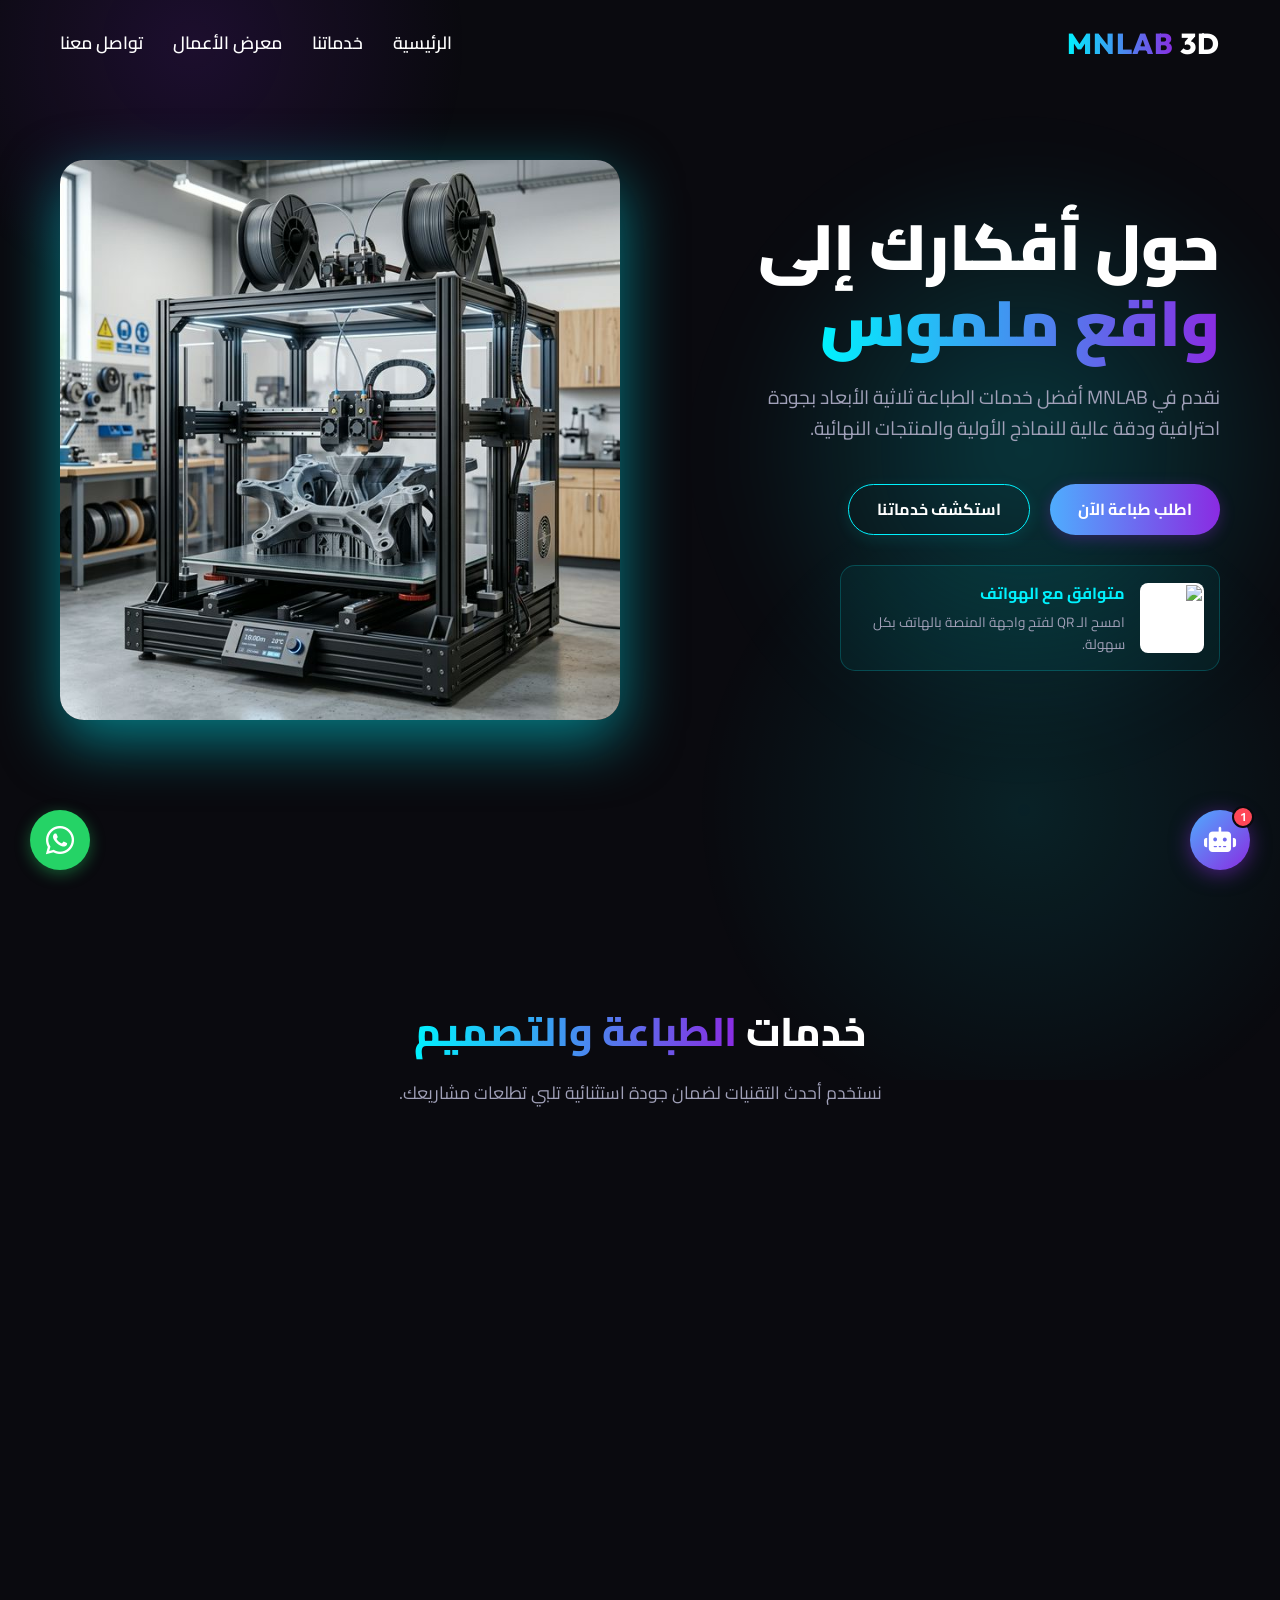
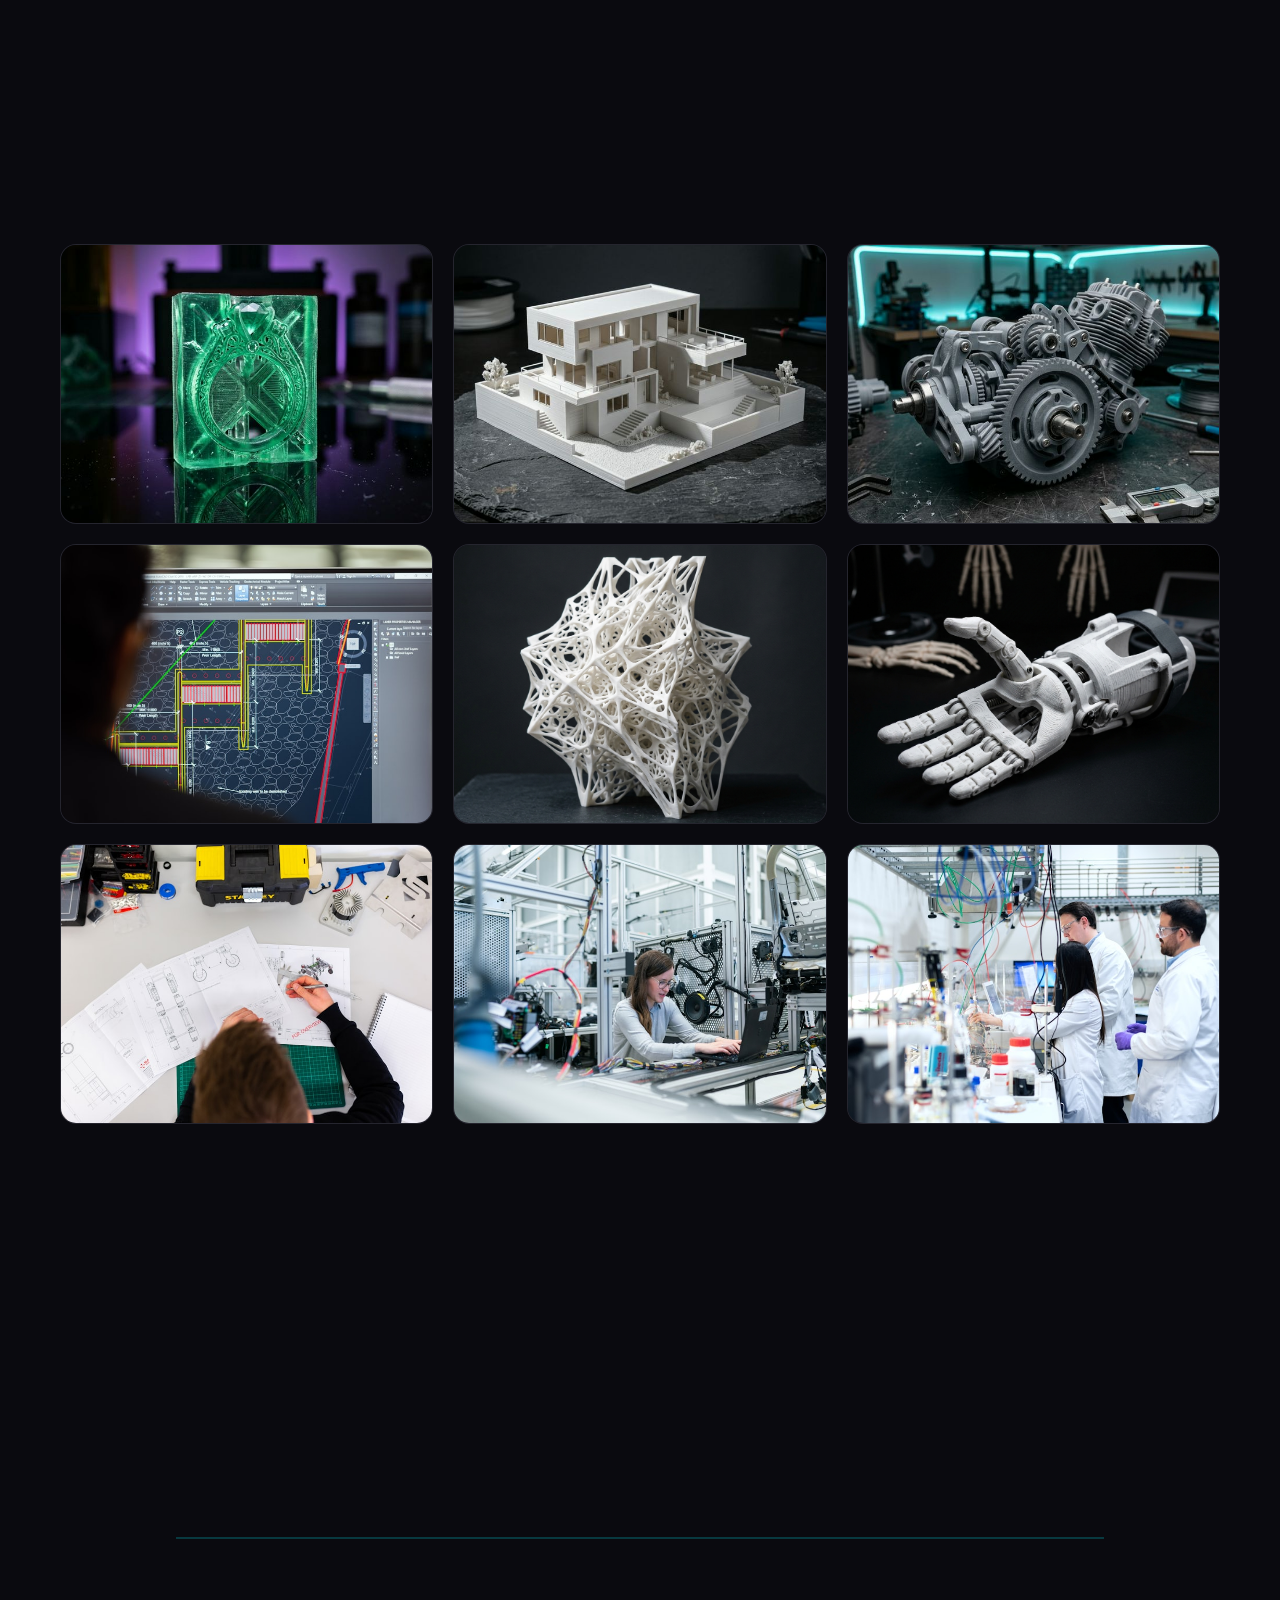
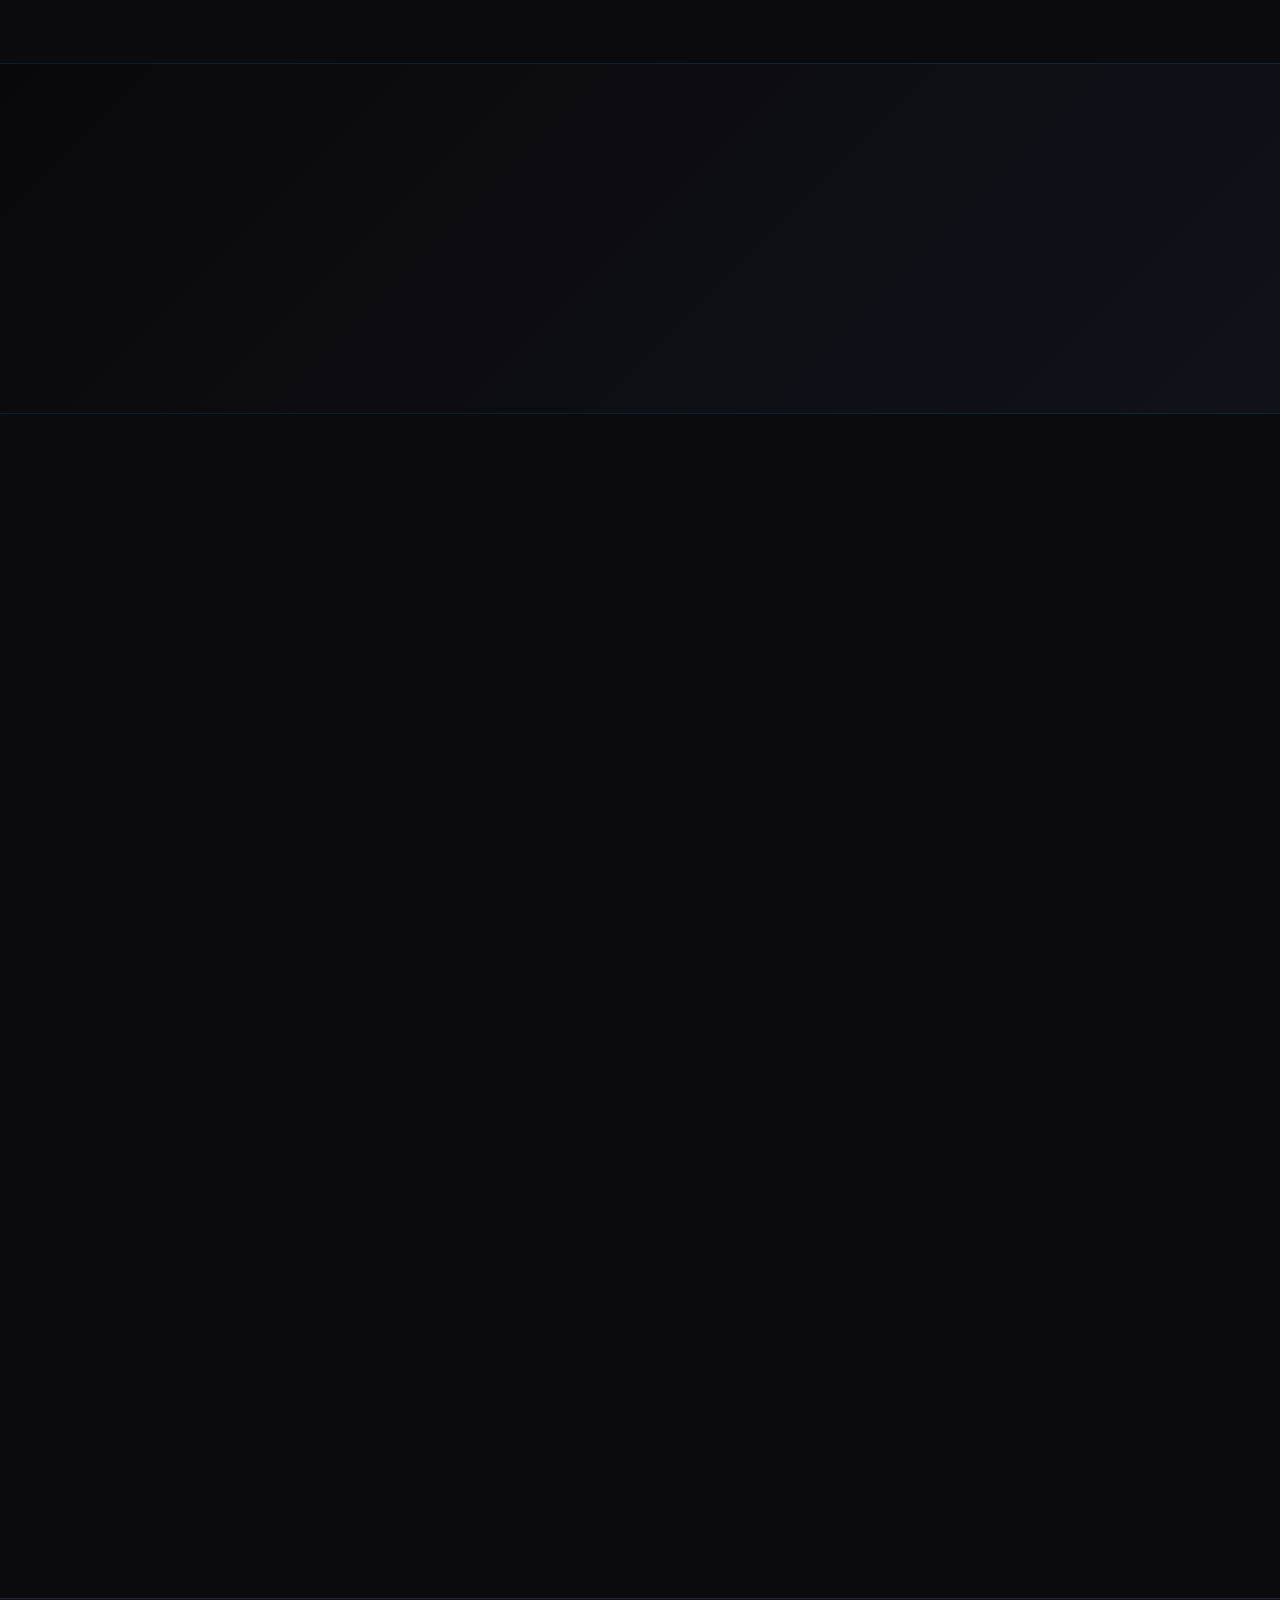
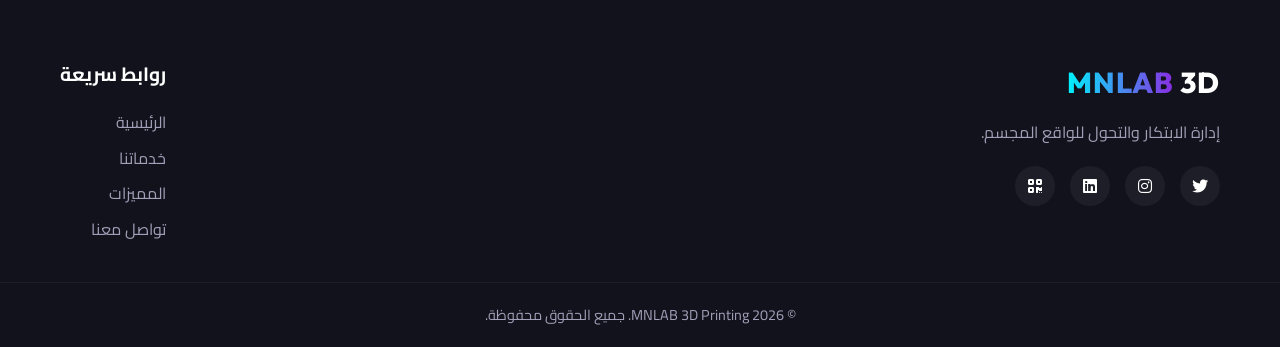
==== index.html @ e7827dba "MNLAB Final Security & Order Fixes: Hide admin, Rename admin page, Fix order file uploads, and updat" ====
<!DOCTYPE html>
<html lang="ar" dir="rtl">
<head>
    <meta charset="UTF-8">
    <meta name="viewport" content="width=device-width, initial-scale=1.0">
    <title>MNLAB | طباعة ثلاثية الأبعاد</title>
    <link rel="stylesheet" href="styles.css?v=2">
    <link href="https://fonts.googleapis.com/css2?family=Outfit:wght@300;400;600;800&family=Cairo:wght@400;700;900&display=swap" rel="stylesheet">
    <!-- FontAwesome for Icons -->
    <link rel="stylesheet" href="https://cdnjs.cloudflare.com/ajax/libs/font-awesome/6.4.0/css/all.min.css">
    <!-- Three.js for 3D Previews -->
    <script type="importmap">
        {
            "imports": {
                "three": "https://unpkg.com/three@0.162.0/build/three.module.js",
                "three/addons/": "https://unpkg.com/three@0.162.0/examples/jsm/"
            }
        }
    </script>
</head>
<body>
    <!-- Navbar -->
    <header class="navbar">
        <div class="container nav-container">
            <a href="#" class="logo">
                <span class="gradient-text">MNLAB</span> 3D
            </a>
            <nav>
                <ul class="nav-links">
                    <li><a href="#home">الرئيسية</a></li>
                    <li><a href="#services">خدماتنا</a></li>
                    <li><a href="#gallery">معرض الأعمال</a></li>
                    <li><a href="#contact">تواصل معنا</a></li>
                </ul>
            </nav>
            <div class="hamburger">
                <i class="fas fa-bars"></i>
            </div>
        </div>
    </header>

    <!-- Hero Section -->
    <section id="home" class="hero">
        <div class="container hero-content">
            <div class="hero-text">
                <h1 class="animate-up">حول أفكارك إلى <span class="gradient-text">واقع ملموس</span></h1>
                <p class="animate-up delay-1">نقدم في MNLAB أفضل خدمات الطباعة ثلاثية الأبعاد بجودة احترافية ودقة عالية للنماذج الأولية والمنتجات النهائية.</p>
                <div class="hero-btns animate-up delay-2">
                    <a href="#contact" class="btn btn-primary">اطلب طباعة الآن</a>
                    <a href="#services" class="btn btn-secondary">استكشف خدماتنا</a>
                </div>
                
                <!-- QR Code for Mobile Link -->
                <div class="hero-qr animate-up delay-2" style="margin-top: 30px; display: flex; align-items: center; gap: 15px; background: rgba(0,242,254,0.05); padding: 15px; border-radius: 15px; border: 1px solid rgba(0,242,254,0.2); max-width: 380px;">
                    <img id="hero-qr-img" src="" alt="Mobile QR Code" style="width: 70px; height: 70px; border-radius: 8px; background: white; padding: 2px;">
                    <div>
                        <h4 style="margin-bottom: 5px; color: var(--accent-1); font-size: 1rem;">متوافق مع الهواتف</h4>
                        <p style="margin: 0; font-size: 0.85rem; color: var(--text-secondary);">امسح الـ QR لفتح واجهة المنصة بالهاتف بكل سهولة.</p>
                    </div>
                </div>
            </div>
            <div class="hero-image animate-float">
                <img src="hero-fdm.png" alt="High-End Industrial 3D Printer Printing Complex Part" style="width: 100%; max-width: 600px; border-radius: 24px; box-shadow: 0 20px 60px rgba(0, 242, 254, 0.5); object-fit: cover;">
            </div>
        </div>
        <div class="bg-glow"></div>
    </section>

    <!-- Services Section -->
    <section id="services" class="services">
        <div class="container">
            <div class="section-title">
                <h2>خدمات <span class="gradient-text">الطباعة والتصميم</span></h2>
                <p>نستخدم أحدث التقنيات لضمان جودة استثنائية تلبي تطلعات مشاريعك.</p>
            </div>
            
            <div class="services-grid">
                <!-- Service 1 -->
                <div class="service-card reveal">
                    <div class="icon-wrapper">
                        <i class="fas fa-cube"></i>
                    </div>
                    <h3>طباعة ثلاثية الأبعاد (FDM)</h3>
                    <p>متخصصون في طباعة FDM ذات الجودة العالية بمواد متعددة مثل PLA, ABS, PETG لتلبية كافة احتياجات مشاريعك.</p>
                    <button class="btn btn-primary w-100 mt-20 order-service-btn" data-service="3d-printing" onclick="window.openModal('3d-printing')" style="margin-top: 20px; padding: 8px 15px; font-size: 0.9rem;">اطلب هذه الخدمة <i class="fas fa-arrow-left"></i></button>
                </div>
                
                <!-- Service 2 -->
                <div class="service-card reveal delay-1">
                    <div class="icon-wrapper">
                        <i class="fas fa-pen-nib"></i>
                    </div>
                    <h3>تصميم ونمذجة 3D</h3>
                    <p>تحويل أفكارك ورسوماتك إلى نماذج ثلاثية الأبعاد قابلة للطباعة والتصنيع.</p>
                    <button class="btn btn-primary w-100 mt-20 order-service-btn" data-service="3d-design" onclick="window.openModal('3d-design')" style="margin-top: 20px; padding: 8px 15px; font-size: 0.9rem;">اطلب هذه الخدمة <i class="fas fa-arrow-left"></i></button>
                </div>
                
                <!-- Service 3 -->
                <div class="service-card reveal delay-2">
                    <div class="icon-wrapper">
                        <i class="fas fa-tachometer-alt"></i>
                    </div>
                    <h3>النماذج الأولية السريعة</h3>
                    <p>تسريع دورة تطوير منتجك من خلال طباعة النماذج الأولية بسرعة وكفاءة عالية للشركات والأفراد.</p>
                    <button class="btn btn-primary w-100 mt-20 order-service-btn" data-service="rapid-prototyping" onclick="window.openModal('rapid-prototyping')" style="margin-top: 20px; padding: 8px 15px; font-size: 0.9rem;">اطلب هذه الخدمة <i class="fas fa-arrow-left"></i></button>
                </div>
            </div>
        </div>
    </section>

    <!-- Materials Section -->
    <section id="materials" class="materials">
        <div class="container">
            <div class="section-title reveal">
                <h2>أنواع <span class="gradient-text">مواد الطباعة</span></h2>
                <p>نستخدم أفضل أنواع البلاستيك الحراري لضمان جودة ومتانة منتجاتك.</p>
            </div>
            
            <div class="services-grid">
                <!-- Material PLA -->
                <div class="service-card reveal">
                    <div class="icon-wrapper">
                        <i class="fab fa-envira"></i>
                    </div>
                    <h3>PLA</h3>
                    <p>حمض البولي لاكتيك. مادة صديقة للبيئة، تعطي تفاصيل جمالية ودقيقة، ممتازة للنماذج الديكورية والمجسمات الأولية السريعة.</p>
                </div>
                
                <!-- Material ABS -->
                <div class="service-card reveal delay-1">
                    <div class="icon-wrapper">
                        <i class="fas fa-shield-alt"></i>
                    </div>
                    <h3>ABS</h3>
                    <p>مادة شديدة الصلابة ومقاومة للحرارة والصدمات. خيارك الأمثل للقطع الميكانيكية وإكسسوارات وقطع غيار السيارات الاحترافية.</p>
                </div>
                
                <!-- Material PETG -->
                <div class="service-card reveal delay-2">
                    <div class="icon-wrapper">
                        <i class="fas fa-vial"></i>
                    </div>
                    <h3>PETG</h3>
                    <p>مزيج رائع يجمع بين متانة ABS وسهولة طباعة PLA. مقاوم للمواد الكيميائية وللماء، ممتاز للأغطية والعلب والقطع الخارجية.</p>
                </div>
            </div>
        </div>
    </section>

    <!-- AI Lab Section -->
    <section id="ailab" class="ailab glass-section">
        <div class="container container-ai">
            <div class="section-title reveal">
                <h2>مختبر <span class="gradient-text">الذكاء الاصطناعي 2026</span></h2>
                <p>اكتشف التقنيات المتطورة التي نستخدمها في تحليل النماذج والتوصيات.</p>
            </div>
            
            <div class="services-grid">
                
                <!-- Vision Model -->
                <div class="service-card ai-card ai-vision-card reveal">
                    <div class="icon-wrapper">
                        <i class="fas fa-eye"></i>
                    </div>
                    <h3>الرؤية الحاسوبية (Advanced Vision)</h3>
                    <p>نظام يعتمد على YOLOv9 و EfficientNet لمعالجة وتحليل تفاصيل المشهد بدقة متناهية.</p>
                    
                    <div class="upload-area-mini" onclick="document.getElementById('ai-vision-upload').click()">
                        <i class="fas fa-image fa-2x" style="color: var(--accent-1); margin-bottom: 10px;"></i>
                        <p style="font-size: 0.85rem;">ارفع صورة لاختبار المودل الذكي</p>
                        <input type="file" id="ai-vision-upload" accept="image/*" class="hidden" onchange="runAiVision(this)">
                    </div>
                    
                    <div id="ai-vision-result" style="display: none;"></div>
                </div>

                <!-- X Algorithm -->
                <div class="service-card ai-card ai-algo-card reveal delay-1">
                    <div class="icon-wrapper" style="background: linear-gradient(135deg, var(--accent-3) 0%, #ff00ff 100%);">
                        <i class="fas fa-infinity"></i>
                    </div>
                    <h3>توصيات خوارزمية X</h3>
                    <p>محرك توصية مدعوم بـ Grok-1 وتقنيات Phoenix لجلب أفضل النماذج المناسبة لك.</p>
                    
                    <button class="btn btn-primary w-100" style="background: linear-gradient(90deg, var(--accent-3), #ff00ff);" onclick="runXAlgorithm()">
                        اكتشف التوصيات <i class="fas fa-magic"></i>
                    </button>

                    <div id="ai-algo-result" style="display: none;">
                        <ul id="algo-list" style="list-style: none; padding: 0;"></ul>
                    </div>
                </div>

            </div>
        </div>
    </section>

    <!-- Gallery Section -->
    <section id="gallery" class="gallery">
        <div class="container">
            <div class="section-title reveal">
                <h2>معرض <span class="gradient-text">الأعمال</span></h2>
                <p>نماذج من مشاريعنا ومطبوعاتنا بجودة فائقة.</p>
            </div>
            <div class="gallery-grid">
                <div class="gallery-item">
                    <img src="gallery1.png" alt="High Tech 3D Printed Part" class="gallery-img">
                    <div class="gallery-placeholder">
                        <i class="fas fa-microchip"></i>
                        <span>قطع غيار دقيقة</span>
                    </div>
                </div>
                <div class="gallery-item">
                    <img src="gallery2.png" alt="Advanced Architectural Prototype" class="gallery-img">
                    <div class="gallery-placeholder">
                        <i class="fas fa-archway"></i>
                        <span>نماذج معمارية معقدة</span>
                    </div>
                </div>
                <div class="gallery-item">
                    <img src="gallery3.png" alt="Industrial Engineering Model" class="gallery-img">
                    <div class="gallery-placeholder">
                        <i class="fas fa-layer-group"></i>
                        <span>نماذج هندسية متطورة</span>
                    </div>
                </div>
                <div class="gallery-item">
                    <img src="gallery4.jpg" alt="Intricate 3D Printed Hand Prototype" class="gallery-img">
                    <div class="gallery-placeholder">
                        <i class="fas fa-robot"></i>
                        <span>أطراف صناعية ومجسمات طبية</span>
                    </div>
                </div>
                <div class="gallery-item">
                    <img src="gallery5.jpg" alt="Artistic 3D Printed Geometric Sculpture" class="gallery-img">
                    <div class="gallery-placeholder">
                        <i class="fas fa-palette"></i>
                        <span>مجسمات فنية وتصميم إبداعي</span>
                    </div>
                </div>
                <div class="gallery-item">
                    <img src="gallery6.jpg" alt="Precision Engineered 3D Tools" class="gallery-img">
                    <div class="gallery-placeholder">
                        <i class="fas fa-tools"></i>
                        <span>أدوات مخصصة وعالية الدقة</span>
                    </div>
                </div>
                <div class="gallery-item">
                    <img src="gallery7.jpg" alt="3D Printed Robotics and Drone Components" class="gallery-img">
                    <div class="gallery-placeholder">
                        <i class="fas fa-microchip"></i>
                        <span>الروبوتات وقطع الطائرات المسيرة</span>
                    </div>
                </div>
                <div class="gallery-item">
                    <img src="gallery8.jpg" alt="Custom 3D Printed Electronic Enclosure" class="gallery-img">
                    <div class="gallery-placeholder">
                        <i class="fas fa-box-open"></i>
                        <span>صناديق إلكترونية وهياكل مخصصة</span>
                    </div>
                </div>
                <div class="gallery-item">
                    <img src="gallery9.jpg" alt="Functional 3D Printed Prototype for Testing" class="gallery-img">
                    <div class="gallery-placeholder">
                        <i class="fas fa-flask"></i>
                        <span>نماذج وظيفية للاختبار العملي</span>
                    </div>
                </div>
            </div>
        </div>
    </section>

    <!-- How It Works Section -->
    <section id="process" class="process">
        <div class="container">
            <div class="section-title reveal">
                <h2>كيف <span class="gradient-text">نعمل؟</span></h2>
                <p>خطوات بسيطة وسريعة لتحويل أفكارك إلى واقع ملموس.</p>
            </div>
            
            <div class="process-steps">
                <div class="step reveal">
                    <div class="step-icon">
                        <i class="fas fa-cloud-upload-alt"></i>
                        <div class="step-number">1</div>
                    </div>
                    <h3>أرسل ملفك</h3>
                    <p>قم برفع ملف الـ 3D بصيغة STL أو شاركنا فكرتك وسنقوم بتصميمها لك.</p>
                </div>
                
                <div class="step reveal delay-1">
                    <div class="step-icon">
                        <i class="fas fa-calculator"></i>
                        <div class="step-number">2</div>
                    </div>
                    <h3>احصل على تسعيرة</h3>
                    <p>يقوم فريقنا بمراجعة النموذج وإرسال تسعيرة دقيقة ومناسبة مع تحديد موعد التسليم.</p>
                </div>
                
                <div class="step reveal delay-2">
                    <div class="step-icon">
                        <i class="fas fa-cogs"></i>
                        <div class="step-number">3</div>
                    </div>
                    <h3>بدء الطباعة</h3>
                    <p>نبدأ عملية الطباعة باستخدام أحدث التقنيات وأفضل المواد لضمان دقة لا متناهية.</p>
                </div>
                
                <div class="step reveal">
                    <div class="step-icon">
                        <i class="fas fa-box-open"></i>
                        <div class="step-number">4</div>
                    </div>
                    <h3>استلم المجسم</h3>
                    <p>بمجرد الانتهاء، سيتم تغليف المنتج بعناية وشحنه إليك أينما كنت في اليمن.</p>
                </div>
            </div>
        </div>
    </section>

    <!-- FAQ Section -->
    <section id="faq" class="faq">
        <div class="container">
            <div class="section-title reveal">
                <h2>الأسئلة <span class="gradient-text">الشائعة</span></h2>
                <p>إجابات سريعة لأكثر الاستفسارات شيوعاً لدينا.</p>
            </div>
            
            <div class="faq-accordion">
                <div class="faq-item reveal">
                    <div class="faq-question">
                        <h3>ما هي المواد المتاحة للطباعة؟</h3>
                        <i class="fas fa-chevron-down"></i>
                    </div>
                    <div class="faq-answer">
                        <p>نقدم مجموعة واسعة من المواد عالية التخصص والجودة مثل PLA, ABS, PETG، بالإضافة إلى الريزن السائل (SLA) المستخدم للمجوهرات والتفاصيل المعقدة جداً.</p>
                    </div>
                </div>
                
                <div class="faq-item reveal delay-1">
                    <div class="faq-question">
                        <h3>كم وقتاً يستغرق تنفيذ طلبي؟</h3>
                        <i class="fas fa-chevron-down"></i>
                    </div>
                    <div class="faq-answer">
                        <p>تعتمد مدة التنفيذ على حجم وتعقيد المجسم، ولكن بشكل عام تتراوح من 24 إلى 48 ساعة للطباعة المعتادة.</p>
                    </div>
                </div>

                <div class="faq-item reveal delay-2">
                    <div class="faq-question">
                        <h3>ليس لدي مجسم 3D، هل يمكنكم مساعدتي في التصميم؟</h3>
                        <i class="fas fa-chevron-down"></i>
                    </div>
                    <div class="faq-answer">
                        <p>بالتأكيد! يمتلك MNLAB فريقاً من المهندسين والمصممين المحترفين القادرين على تحويل أفكارك ورسوماتك إلى نماذج ثلاثية الأبعاد جاهزة للطباعة والتصنيع.</p>
                    </div>
                </div>

                <div class="faq-item reveal">
                    <div class="faq-question">
                        <h3>كيف يمكنني توصيل طلبي إليكم أو استلامه؟</h3>
                        <i class="fas fa-chevron-down"></i>
                    </div>
                    <div class="faq-answer">
                        <p>يتم رفع الملفات مباشرة عبر موقعنا، وبمجرد اكتمال الطباعة يمكنك استلام المنتج من مقرنا أو طلب شحنه وتوصيله مباشرة إلى باب منزلك في أي مكان في الجمهورية اليمنية.</p>
                    </div>
                </div>
                <div class="faq-item reveal delay-1">
                    <div class="faq-question">
                        <h3>ما هو أكبر حجم طباعة لديكم؟</h3>
                        <i class="fas fa-chevron-down"></i>
                    </div>
                    <div class="faq-answer">
                        <p>نستطيع طباعة قطع ضخمة تصل إلى 1 متر مكعب كقطعة واحدة، كما يمكننا طباعة وتجميع مجسمات أكبر من ذلك بكثير باحترافية تامة لتبدو كقطعة واحدة.</p>
                    </div>
                </div>

                <div class="faq-item reveal delay-2">
                    <div class="faq-question">
                        <h3>هل تقدمون خدمات ما بعد الطباعة والتلوين؟</h3>
                        <i class="fas fa-chevron-down"></i>
                    </div>
                    <div class="faq-answer">
                        <p>نعم بكل تأكيد! تشمل خدماتنا الإضافية تنعيم الأسطح (الصنفرة)، المعالجة الكيميائية، والطلاء الاحترافي بألوان مخصصة بناءً على متطلبات مشروعك.</p>
                    </div>
                </div>
            </div>
        </div>
    </section>

    <!-- Why Choose Us / Features -->
    <section id="features" class="features glass-section">
        <div class="container features-content">
            <div class="features-text reveal">
                <h2>لماذا تختار <span class="gradient-text">MNLAB</span>؟</h2>
                <ul class="feature-list">
                    <li>
                        <i class="fas fa-check-circle"></i>
                        <div>
                            <h4>دقة متناهية</h4>
                            <p>أجهزة طباعة حديثة تضمن أدق التفاصيل في مجسماتك.</p>
                        </div>
                    </li>
                    <li>
                        <i class="fas fa-check-circle"></i>
                        <div>
                            <h4>تنوع المواد</h4>
                            <p>نوفر خيارات متعددة من المواد البلاستيكية والمرنة والصلبة.</p>
                        </div>
                    </li>
                    <li>
                        <i class="fas fa-check-circle"></i>
                        <div>
                            <h4>سرعة الإنجاز</h4>
                            <p>نعمل بكفاءة لضمان تسليم مشروعك في أسرع وقت ممكن.</p>
                        </div>
                    </li>
                </ul>
            </div>
            <div class="features-image reveal">
                <div class="hologram-effect">
                    <i class="fas fa-layer-group"></i>
                </div>
            </div>
        </div>
    </section>

    <!-- Statistics Counter -->
    <section id="statistics" class="statistics">
        <div class="container">
            <div class="stats-grid">
                <div class="stat-box reveal">
                    <i class="fas fa-project-diagram"></i>
                    <h3 class="counter" data-target="0">0</h3>
                    <p>مشروع منجز</p>
                </div>
                <div class="stat-box reveal delay-1">
                    <i class="fas fa-users"></i>
                    <h3 class="counter" data-target="0">0</h3>
                    <p>عميل سعيد</p>
                </div>
                <div class="stat-box reveal delay-2">
                    <i class="fas fa-layer-group"></i>
                    <h3 class="counter" data-target="0">0</h3>
                    <p>نوع ومزيج للمواد</p>
                </div>
                <div class="stat-box reveal delay-2">
                    <i class="fas fa-clock"></i>
                    <h3 class="counter" data-target="0">0</h3>
                    <p>ساعة تسليم قياسي</p>
                </div>
            </div>
        </div>
    </section>

    <!-- Call to action / Contact -->
    <section id="contact" class="contact">
        <div class="container">
            <div class="contact-card glass-panel reveal">
                <div class="contact-info">
                    <h2>ابدأ مشروعك <span class="gradient-text">اليوم</span></h2>
                    <p>هل لديك فكرة تود تجسيدها؟ أو نموذج جاهز للطباعة؟ تواصل معنا للحصول على عرض سعر فوري.</p>
                    <div class="contact-details">
                        <div class="contact-item">
                            <i class="fas fa-envelope"></i>
                            <span>Mohammeddaraan5@gmail.com</span>
                        </div>
                        <div class="contact-item">
                            <i class="fas fa-phone-alt"></i>
                            <span dir="ltr">+967 737 214 666</span>
                        </div>
                        <div class="contact-item">
                            <i class="fas fa-map-marker-alt"></i>
                            <span>الجمهورية اليمنية</span>
                        </div>
                    </div>

                    <!-- Social Links in Contact -->
                    <div class="contact-social-links mt-20" style="display: flex; gap: 15px; margin-top: 25px;">
                        <a href="https://wa.me/967737214666" target="_blank" class="social-btn whatsapp-btn-color"><i class="fab fa-whatsapp"></i> واتساب</a>
                        <a href="https://instagram.com/mnlab3d" target="_blank" class="social-btn instagram-btn-color"><i class="fab fa-instagram"></i> انستجرام</a>
                        <a href="mailto:Mohammeddaraan5@gmail.com" class="social-btn email-btn-color"><i class="fas fa-envelope"></i> البريد</a>
                    </div>
                </div>
                <div class="contact-form">
                    <form id="quoteForm">
                        <div class="input-group">
                            <input type="text" placeholder="الاسم" required>
                        </div>
                        <div class="input-group">
                            <input type="email" placeholder="البريد الإلكتروني" required>
                        </div>
                        <div class="input-group">
                            <textarea placeholder="صف مشروعك أو الخدمة التي تريدها..." rows="4" required></textarea>
                        </div>
                        <button type="submit" class="btn btn-primary w-100">إرسال الطلب <i class="fas fa-paper-plane"></i></button>
                    </form>
                </div>
            </div>
        </div>
    </section>

    <!-- Order Tracking Section -->
    <section id="tracking" class="glass-section" style="padding: 60px 0;">
        <div class="container text-center">
            <div class="section-title reveal">
                <h2>تتبع <span class="gradient-text">حالة طلبك</span></h2>
                <p>أدخل رقم الطلب الخاص بك لمعرفة أين وصلت قطعتك في خط الإنتاج.</p>
            </div>
            
            <div class="tracking-box reveal" style="max-width: 500px; margin: 0 auto; background: rgba(255,255,255,0.05); padding: 30px; border-radius: 20px; border: 1px solid var(--glass-border);">
                <div class="input-group mb-3">
                    <input type="text" id="track-id-input" class="form-control" placeholder="مثال: MN-240408-001" style="background: rgba(0,0,0,0.3); border: 1px solid var(--glass-border); color: white; border-radius: 10px 0 0 10px;">
                    <button class="btn btn-primary" onclick="trackOrder()" style="border-radius: 0 10px 10px 0;">تتبع الآن</button>
                </div>
                <div id="tracking-result" style="display: none; margin-top: 20px; text-align: right;">
                    <!-- Status will be here -->
                </div>
            </div>
        </div>
    </section>

    <!-- 3D Preview Modal -->
    <div id="preview3d-modal" class="modal-overlay" style="display: none;">
        <div class="modal-content" style="max-width: 90%; width: 800px; height: 600px; position: relative;">
            <button class="close-modal"><i class="fas fa-times"></i></button>
            <div id="threejs-container" style="width: 100%; height: 100%; border-radius: 15px; overflow: hidden; background: #0a0a0f;"></div>
            <div class="preview-info" style="position: absolute; bottom: 20px; left: 20px; background: rgba(0,0,0,0.7); padding: 15px; border-radius: 10px; border: 1px solid var(--accent-1);">
                <h4 class="gradient-text">تفاصيل المودل</h4>
                <p id="preview-volume">الحجم: جارٍ الحساب...</p>
                <p id="preview-price">السعر المتوقع: جارٍ الحساب...</p>
                <button class="btn btn-primary btn-sm mt-2" onclick="showOrderForm()">اطلب الآن</button>
            </div>
        </div>
    </div>
    <footer>
        <div class="container footer-content">
            <div class="footer-brand">
                <a href="#home" class="logo">
                    <span class="gradient-text">MNLAB</span> 3D
                </a>
                <p>إدارة الابتكار والتحول للواقع المجسم.</p>
                <div class="social-links">
                    <a href="https://x.com/mnlab3d" target="_blank"><i class="fab fa-twitter"></i></a>
                    <a href="https://instagram.com/mnlab3d" target="_blank"><i class="fab fa-instagram"></i></a>
                    <a href="https://linkedin.com/company/mnlab3d" target="_blank"><i class="fab fa-linkedin"></i></a>
                    <a href="#" onclick="openShareModal(event)" title="مشاركة الموقع عبر QR"><i class="fas fa-qrcode"></i></a>
                </div>
            </div>
            <div class="footer-links">
                <h4>روابط سريعة</h4>
                <ul>
                    <li><a href="#home">الرئيسية</a></li>
                    <li><a href="#services">خدماتنا</a></li>
                    <li><a href="#features">المميزات</a></li>
                    <li><a href="#contact">تواصل معنا</a></li>
                </ul>
            </div>
        </div>
        <div class="footer-bottom">
            <p>&copy; 2026 MNLAB 3D Printing. جميع الحقوق محفوظة.</p>
        </div>
    </footer>

    <!-- Floating WhatsApp Button -->
    <a href="https://wa.me/967737214666" target="_blank" class="floating-whatsapp" aria-label="Chat on WhatsApp">
        <i class="fab fa-whatsapp"></i>
    </a>

    <!-- Order Modal -->
    <div id="orderModal" class="modal-overlay">
        <div class="modal-content glass-panel">
            <button class="close-modal"><i class="fas fa-times"></i></button>
            <div class="modal-header">
                <h2>طلب <span class="gradient-text">خدمة جديدة</span></h2>
                <p>قم برفع ملف الـ 3D الخاص بك، وسنقوم بحساب التكلفة التقريبية والتواصل معك.</p>
            </div>
            
            <form id="modalOrderForm">
                <div class="input-group">
                    <select id="serviceSelect" required>
                        <option value="" disabled selected>اختر الخدمة المطلوبة</option>
                        <option value="3d-printing">طباعة ثلاثية الأبعاد طباعة مجسم جاهز</option>
                        <option value="3d-design">تصميم ونمذجة 3D فكرة جديدة</option>
                        <option value="rapid-prototyping">طباعة نماذج أولية سريعة</option>
                    </select>
                </div>
                
                <div class="file-upload-wrapper">
                    <div class="file-upload-box" id="fileUploadBox">
                        <i class="fas fa-cloud-upload-alt upload-icon"></i>
                        <h3>اسحب وأفلت ملف الـ 3D هنا</h3>
                        <p>الصيغ المدعومة: STL, OBJ, STEP, IGES (الحد الأقصى 50MB)</p>
                        <span class="upload-btn-fallback">أو تصفح جهازك</span>
                        <input type="file" id="modelFile" accept=".stl,.obj,.step,.iges" class="file-input" required>
                    </div>
                    <div id="fileInfo" class="file-info" style="display: none;">
                        <i class="fas fa-file-archive"></i>
                        <span id="fileName">model.stl</span>
                        <button type="button" id="removeFile"><i class="fas fa-trash"></i></button>
                    </div>
                </div>

                <div class="input-group" style="margin-top: 20px;">
                    <textarea placeholder="ملاحظات إضافية، نوع المادة المطلوبة، الجودة، وغيرها..." rows="3"></textarea>
                </div>
                
                <!-- Fake Price calculation box -->
                <div class="estimated-price" style="display: none;" id="estimatedPriceBox">
                    <span>التكلفة التقريبية:</span>
                    <h3 class="gradient-text" id="fakePriceContainer">يبدأ من 50 ريال</h3>
                </div>

                <button type="submit" class="btn btn-primary w-100" style="margin-top: 20px;">طـلـب تـسعـيـرة نـهائـية <i class="fas fa-paper-plane"></i></button>
            </form>
        </div>
    </div>

    <!-- Share Modal -->
    <div id="shareModal" class="modal-overlay" onclick="if(event.target===this) closeShareModal()">
        <div class="modal-content glass-panel" style="text-align: center; max-width: 400px; padding: 40px 30px;">
            <button class="close-modal"><i class="fas fa-times"></i></button>
            <div class="modal-header" style="margin-bottom: 20px;">
                <h2>مشاركة <span class="gradient-text">الموقع</span></h2>
                <p>امسح الكود الذكي لزيارة MNLAB من أي هاتف</p>
            </div>
            
            <div style="background: white; padding: 15px; border-radius: 12px; display: inline-block; margin: 10px 0; box-shadow: 0 5px 15px rgba(0,0,0,0.5);">
                <img id="share-qr-img" src="" alt="QR Code" style="width: 200px; height: 200px; max-width: 100%; display: block;">
            </div>

            <button onclick="nativeShare()" class="btn btn-primary w-100" style="margin-top: 25px; gap: 10px;">
                <i class="fas fa-share-alt"></i> إرسال الرابط للآخرين
            </button>
        </div>
    </div>

    <!-- AI Chatbot UI -->
    <div id="aiChatbot" class="chatbot-container">
        <!-- Chat Toggle Button -->
        <div class="chat-toggle" onclick="toggleChatbot()">
            <i class="fas fa-robot"></i>
            <span class="chat-badge">1</span>
        </div>

        <!-- Chat Window -->
        <div class="chat-window" id="chatWindow">
            <div class="chat-header">
                <div>
                    <i class="fas fa-robot"></i> مساعد MNLAB الذكي
                </div>
                <button onclick="toggleChatbot()" class="close-chat"><i class="fas fa-chevron-down"></i></button>
            </div>
            
            <div class="chat-messages" id="chatMessages">
                <!-- Initial Answer -->
                <div class="chat-message ai-message">
                    <p>أهلاً بك في <strong>MNLAB</strong>! 👋<br>أنا المساعد الذكي، كيف يمكنني مساعدتك في مجال الطباعة ثلاثية الأبعاد اليوم؟</p>
                </div>
            </div>

            <div class="chat-preview-area" id="chatPreviewArea" style="display: none;">
                <img id="chatPreviewImage" src="" alt="preview">
                <button class="close-modal close-preview"><i class="fas fa-times"></i></button>
            </div>
            <div class="chat-input-area" id="chatInputArea">
                <button class="icon-btn" onclick="document.getElementById('chatImageInput').click()" title="إرفاق صورة / كاميرا"><i class="fas fa-camera"></i></button>
                <input type="file" id="chatImageInput" accept="image/*" capture="environment" style="display: none;" onchange="handleImageSelection(event)">
                <button class="icon-btn mic-btn" id="micBtn" onclick="toggleVoiceRecord()" title="تحدث صوتياً"><i class="fas fa-microphone"></i></button>
                
                <input type="text" id="chatInput" placeholder="اكتب سؤالك هنا..." onkeypress="handleChatKeyPress(event)">
                <button class="send-btn" onclick="sendChatMessage()"><i class="fas fa-paper-plane"></i></button>
            </div>
        </div>
    </div>

    <!-- Gallery Lightbox -->
    <div id="lightbox" class="lightbox">
        <span class="close-modal close-lightbox"><i class="fas fa-times"></i></span>
        <img class="lightbox-content" id="lightbox-img">
    </div>





    <!-- Scripts -->

    <!-- Scripts -->
    <script type="module" src="script.js?v=2027"></script>
</body>
</html>
---- styles.css ----
/* Base Styles & Variables */
:root {
    --bg-main: #0a0a0f;
    --bg-secondary: #12121c;
    --text-primary: #ffffff;
    --text-secondary: #a0a0b8;
    --accent-1: #00f2fe; /* Neon Cyan */
    --accent-2: #4facfe; /* Electric Blue */
    --accent-3: #8a2be2; /* Purple */
    --glass-bg: rgba(18, 18, 28, 0.6);
    --glass-border: rgba(255, 255, 255, 0.08);
    --transition-smooth: all 0.4s cubic-bezier(0.165, 0.84, 0.44, 1);
}

* {
    margin: 0;
    padding: 0;
    box-sizing: border-box;
}

html {
    scroll-behavior: smooth;
}

body {
    font-family: 'Cairo', 'Outfit', sans-serif;
    background-color: var(--bg-main);
    color: var(--text-primary);
    line-height: 1.6;
    overflow-x: hidden;
    position: relative;
}

/* Background Gradients */
body::before {
    content: '';
    position: fixed;
    top: -20%;
    left: -10%;
    width: 50vw;
    height: 50vh;
    background: radial-gradient(circle, rgba(138, 43, 226, 0.15) 0%, rgba(0,0,0,0) 70%);
    z-index: -1;
    pointer-events: none;
}

body::after {
    content: '';
    position: fixed;
    bottom: -20%;
    right: -10%;
    width: 60vw;
    height: 60vh;
    background: radial-gradient(circle, rgba(0, 242, 254, 0.1) 0%, rgba(0,0,0,0) 70%);
    z-index: -1;
    pointer-events: none;
}

.container {
    max-width: 1200px;
    margin: 0 auto;
    padding: 0 20px;
}

a {
    text-decoration: none;
    color: inherit;
}

ul {
    list-style: none;
}

.gradient-text {
    background: linear-gradient(90deg, var(--accent-1), var(--accent-3));
    -webkit-background-clip: text;
    -webkit-text-fill-color: transparent;
    background-clip: text;
}

/* Utility Classes */
.btn {
    display: inline-flex;
    align-items: center;
    justify-content: center;
    padding: 12px 28px;
    border-radius: 30px;
    font-weight: 700;
    font-size: 1rem;
    font-family: 'Cairo', sans-serif;
    cursor: pointer;
    transition: var(--transition-smooth);
    border: none;
    outline: none;
    gap: 10px;
}

.btn-primary {
    background: linear-gradient(90deg, var(--accent-2), var(--accent-3));
    color: white;
    box-shadow: 0 4px 15px rgba(138, 43, 226, 0.3);
}

.btn-primary:hover {
    transform: translateY(-3px);
    box-shadow: 0 8px 25px rgba(138, 43, 226, 0.5);
}

.btn-secondary {
    background: transparent;
    color: var(--text-primary);
    border: 1px solid var(--accent-1);
    box-shadow: 0 4px 15px rgba(0, 242, 254, 0.1);
}

.btn-secondary:hover {
    background: rgba(0, 242, 254, 0.1);
    transform: translateY(-3px);
}

.w-100 {
    width: 100%;
}

/* Navigation */
.navbar {
    position: fixed;
    top: 0;
    left: 0;
    width: 100%;
    padding: 20px 0;
    z-index: 1000;
    transition: var(--transition-smooth);
}

.navbar.scrolled {
    background: var(--glass-bg);
    backdrop-filter: blur(10px);
    -webkit-backdrop-filter: blur(10px);
    padding: 15px 0;
    border-bottom: 1px solid var(--glass-border);
}

.nav-container {
    display: flex;
    justify-content: space-between;
    align-items: center;
}

.logo {
    font-family: 'Outfit', sans-serif;
    font-size: 1.8rem;
    font-weight: 800;
    letter-spacing: 1px;
}

.nav-links {
    display: flex;
    gap: 30px;
}

.nav-links a {
    font-weight: 600;
    font-size: 1.1rem;
    position: relative;
    padding-bottom: 5px;
    transition: color 0.3s ease;
}

.nav-links a:hover {
    color: var(--accent-1);
}

.nav-links a::after {
    content: '';
    position: absolute;
    bottom: 0;
    right: 0;
    width: 0%;
    height: 2px;
    background: linear-gradient(90deg, var(--accent-1), var(--accent-3));
    transition: width 0.3s ease;
}

.nav-links a:hover::after, .nav-links a.active::after {
    width: 100%;
    right: auto;
    left: 0;
}

.hamburger {
    display: none;
    font-size: 1.5rem;
    cursor: pointer;
    color: var(--text-primary);
}

/* Hero Section */
.hero {
    min-height: 100vh;
    display: flex;
    align-items: center;
    position: relative;
    padding-top: 80px; /* Accounts for navbar */
    overflow: hidden;
}

.hero-content {
    display: flex;
    align-items: center;
    justify-content: space-between;
    width: 100%;
    gap: 40px;
}

.hero-text {
    flex: 1;
    z-index: 2;
}

.hero-text h1 {
    font-size: 4rem;
    font-weight: 900;
    line-height: 1.2;
    margin-bottom: 20px;
}

.hero-text p {
    font-size: 1.2rem;
    color: var(--text-secondary);
    margin-bottom: 40px;
    max-width: 500px;
}

.hero-btns {
    display: flex;
    gap: 20px;
}

/* 3D Cube Animation for Hero instead of flat image */
.hero-image {
    flex: 1;
    display: flex;
    justify-content: center;
    align-items: center;
    height: 400px;
    perspective: 1000px;
}

.abstract-cube {
    width: 200px;
    height: 200px;
    position: relative;
    transform-style: preserve-3d;
    animation: rotate 20s infinite linear;
}

.abstract-cube .face {
    position: absolute;
    width: 200px;
    height: 200px;
    background: rgba(0, 242, 254, 0.1);
    border: 2px solid var(--accent-2);
    box-shadow: 0 0 20px rgba(0, 242, 254, 0.2) inset;
    display: flex;
    align-items: center;
    justify-content: center;
    backdrop-filter: blur(2px);
}

.abstract-cube .face::before {
    content: '';
    position: absolute;
    width: 100%;
    height: 100%;
    background: linear-gradient(rgba(0,0,0,0) 48%, var(--accent-1) 50%, rgba(0,0,0,0) 52%);
    background-size: 100% 20px;
    opacity: 0.3;
}

.front  { transform: translateZ(100px); }
.back   { transform: rotateY(180deg) translateZ(100px); }
.right  { transform: rotateY(90deg) translateZ(100px); }
.left   { transform: rotateY(-90deg) translateZ(100px); }
.top    { transform: rotateX(90deg) translateZ(100px); }
.bottom { transform: rotateX(-90deg) translateZ(100px); }

@keyframes rotate {
    from { transform: rotateX(0deg) rotateY(0deg) rotateZ(0deg); }
    to { transform: rotateX(360deg) rotateY(360deg) rotateZ(360deg); }
}

.bg-glow {
    position: absolute;
    top: 50%;
    right: 20%;
    transform: translate(50%, -50%);
    width: 600px;
    height: 600px;
    background: radial-gradient(circle, rgba(0, 242, 254, 0.2) 0%, rgba(0,0,0,0) 70%);
    z-index: 0;
    filter: blur(40px);
}

/* Sections Common */
section {
    padding: 100px 0;
}

.section-title {
    text-align: center;
    margin-bottom: 60px;
}

.section-title h2 {
    font-size: 2.5rem;
    font-weight: 800;
    margin-bottom: 15px;
}

.section-title p {
    color: var(--text-secondary);
    font-size: 1.1rem;
    max-width: 600px;
    margin: 0 auto;
}

/* Services Section */
.services-grid {
    display: grid;
    grid-template-columns: repeat(auto-fit, minmax(300px, 1fr));
    gap: 30px;
}

.service-card {
    background: var(--bg-secondary);
    border: 1px solid var(--glass-border);
    border-radius: 20px;
    padding: 40px 30px;
    transition: var(--transition-smooth);
    position: relative;
    overflow: hidden;
    z-index: 1;
}

.service-card::before {
    content: '';
    position: absolute;
    top: 0;
    left: 0;
    width: 100%;
    height: 100%;
    background: linear-gradient(135deg, rgba(138, 43, 226, 0.1) 0%, rgba(0, 242, 254, 0.05) 100%);
    z-index: -1;
    opacity: 0;
    transition: var(--transition-smooth);
}

.service-card:hover {
    transform: translateY(-10px);
    border-color: rgba(0, 242, 254, 0.3);
    box-shadow: 0 15px 30px rgba(0, 0, 0, 0.4);
}

.service-card:hover::before {
    opacity: 1;
}

.icon-wrapper {
    width: 70px;
    height: 70px;
    border-radius: 16px;
    background: rgba(255, 255, 255, 0.05);
    display: flex;
    align-items: center;
    justify-content: center;
    font-size: 2rem;
    color: var(--accent-1);
    margin-bottom: 25px;
    border: 1px solid rgba(0, 242, 254, 0.2);
    transition: var(--transition-smooth);
}

.service-card:hover .icon-wrapper {
    background: linear-gradient(135deg, var(--accent-1), var(--accent-2));
    color: white;
    transform: scale(1.1) rotate(5deg);
}

.service-card h3 {
    font-size: 1.5rem;
    margin-bottom: 15px;
    font-weight: 700;
}

.service-card p {
    color: var(--text-secondary);
    font-size: 1.05rem;
}

/* Features */
.features-content {
    display: flex;
    align-items: center;
    gap: 50px;
}

.features-text {
    flex: 1;
}

.features-text h2 {
    font-size: 2.5rem;
    margin-bottom: 40px;
}

.feature-list {
    display: flex;
    flex-direction: column;
    gap: 30px;
}

.feature-list li {
    display: flex;
    gap: 20px;
    align-items: flex-start;
}

.feature-list i {
    font-size: 2rem;
    color: var(--accent-3);
    margin-top: 5px;
}

.feature-list h4 {
    font-size: 1.3rem;
    margin-bottom: 8px;
}

.feature-list p {
    color: var(--text-secondary);
}

.features-image {
    flex: 1;
    display: flex;
    justify-content: center;
    align-items: center;
}

.hologram-effect {
    font-size: 12rem;
    color: rgba(0, 242, 254, 0.5);
    filter: drop-shadow(0 0 20px var(--accent-1));
    animation: float 4s ease-in-out infinite;
    position: relative;
}

.hologram-effect::after {
    content: '';
    position: absolute;
    bottom: -20px;
    left: 50%;
    transform: translateX(-50%);
    width: 80%;
    height: 10px;
    background: radial-gradient(ellipse at center, var(--accent-1) 0%, rgba(0,0,0,0) 70%);
    border-radius: 50%;
    filter: blur(5px);
    animation: shadowPulse 4s ease-in-out infinite;
}

/* Contact Section */
.glass-panel {
    background: var(--glass-bg);
    backdrop-filter: blur(20px);
    -webkit-backdrop-filter: blur(20px);
    border: 1px solid var(--glass-border);
    border-radius: 24px;
    padding: 50px;
    box-shadow: 0 20px 40px rgba(0,0,0,0.5);
    display: flex;
    gap: 50px;
}

.contact-info {
    flex: 1;
}

.contact-info h2 {
    font-size: 2.5rem;
    margin-bottom: 20px;
}

.contact-info p {
    color: var(--text-secondary);
    margin-bottom: 40px;
    font-size: 1.1rem;
}

.contact-details {
    display: flex;
    flex-direction: column;
    gap: 20px;
}

.contact-item {
    display: flex;
    align-items: center;
    gap: 15px;
    font-size: 1.2rem;
}

.contact-item i {
    color: var(--accent-1);
    font-size: 1.5rem;
    width: 30px;
    text-align: center;
}

.contact-form {
    flex: 1;
}

.input-group {
    margin-bottom: 20px;
}

input, textarea {
    width: 100%;
    padding: 15px 20px;
    background: rgba(255, 255, 255, 0.05);
    border: 1px solid rgba(255, 255, 255, 0.1);
    border-radius: 12px;
    color: var(--text-primary);
    font-family: inherit;
    font-size: 1rem;
    transition: var(--transition-smooth);
    outline: none;
}

input:focus, textarea:focus {
    background: rgba(255, 255, 255, 0.08);
    border-color: var(--accent-1);
    box-shadow: 0 0 10px rgba(0, 242, 254, 0.2);
}

textarea {
    resize: vertical;
    min-height: 120px;
}

/* Footer */
footer {
    background: var(--bg-secondary);
    padding: 60px 0 20px;
    border-top: 1px solid var(--glass-border);
}

.footer-content {
    display: flex;
    justify-content: space-between;
    align-items: flex-start;
    margin-bottom: 40px;
    flex-wrap: wrap;
    gap: 40px;
}

.footer-brand p {
    color: var(--text-secondary);
    margin-top: 15px;
    max-width: 300px;
}

.social-links {
    display: flex;
    gap: 15px;
    margin-top: 20px;
}

.social-links a {
    display: flex;
    align-items: center;
    justify-content: center;
    width: 40px;
    height: 40px;
    border-radius: 50%;
    background: rgba(255, 255, 255, 0.05);
    color: var(--text-primary);
    transition: var(--transition-smooth);
}

.social-links a:hover {
    background: var(--accent-1);
    color: #000;
    transform: translateY(-3px);
}

.footer-links h4 {
    font-size: 1.2rem;
    margin-bottom: 20px;
}

.footer-links ul {
    display: flex;
    flex-direction: column;
    gap: 10px;
}

.footer-links a {
    color: var(--text-secondary);
    transition: color 0.3s;
}

.footer-links a:hover {
    color: var(--accent-1);
}

.footer-bottom {
    text-align: center;
    border-top: 1px solid rgba(255, 255, 255, 0.05);
    padding-top: 20px;
    color: var(--text-secondary);
    font-size: 0.9rem;
}

/* How It Works (Process) Section */
.process-steps {
    display: flex;
    justify-content: space-between;
    position: relative;
    gap: 30px;
    flex-wrap: wrap;
    margin-top: 50px;
}
.process-steps::before {
    content: '';
    position: absolute;
    top: 45px;
    left: 10%;
    width: 80%;
    height: 2px;
    background: rgba(0, 242, 254, 0.2);
    z-index: 0;
}
.step {
    flex: 1;
    min-width: 200px;
    text-align: center;
    position: relative;
    z-index: 1;
    background: var(--bg-main);
}
.step-icon {
    width: 90px;
    height: 90px;
    border-radius: 50%;
    background: var(--bg-secondary);
    border: 2px solid var(--accent-1);
    display: flex;
    justify-content: center;
    align-items: center;
    font-size: 2.5rem;
    color: var(--accent-1);
    margin: 0 auto 20px;
    position: relative;
    transition: var(--transition-smooth);
    box-shadow: 0 0 20px rgba(0, 242, 254, 0.1);
}
.step:hover .step-icon {
    transform: scale(1.1);
    box-shadow: 0 0 30px rgba(0, 242, 254, 0.4);
    background: var(--accent-1);
    color: var(--bg-main);
}
.step-number {
    position: absolute;
    top: -5px;
    right: -5px;
    width: 30px;
    height: 30px;
    background: var(--accent-3);
    color: white;
    border-radius: 50%;
    font-size: 1.2rem;
    font-weight: bold;
    display: flex;
    justify-content: center;
    align-items: center;
    border: 3px solid var(--bg-main);
}
.step h3 {
    font-size: 1.4rem;
    margin-bottom: 10px;
}
.step p {
    color: var(--text-secondary);
    font-size: 0.95rem;
}

/* FAQ Section */
.faq {
    background: var(--bg-secondary);
    position: relative;
}
.faq-accordion {
    max-width: 800px;
    margin: 0 auto;
    display: flex;
    flex-direction: column;
    gap: 15px;
}
.faq-item {
    background: rgba(255, 255, 255, 0.02);
    border: 1px solid var(--glass-border);
    border-radius: 12px;
    overflow: hidden;
    transition: var(--transition-smooth);
}
.faq-item.open {
    border-color: var(--accent-3);
    box-shadow: 0 5px 20px rgba(138, 43, 226, 0.2);
}
.faq-question {
    padding: 20px 25px;
    display: flex;
    justify-content: space-between;
    align-items: center;
    cursor: pointer;
    background: rgba(255, 255, 255, 0.01);
}
.faq-question h3 {
    font-size: 1.2rem;
    font-weight: 600;
    transition: var(--transition-smooth);
}
.faq-question i {
    color: var(--accent-1);
    transition: transform 0.3s ease;
}
.faq-item.open .faq-question h3 {
    color: var(--accent-1);
}
.faq-item.open .faq-question i {
    transform: rotate(180deg);
}
.faq-answer {
    max-height: 0;
    overflow: hidden;
    transition: max-height 0.4s ease-out;
    background: rgba(0, 0, 0, 0.2);
}
.faq-answer p {
    padding: 20px 25px;
    color: var(--text-secondary);
    border-top: 1px solid rgba(255, 255, 255, 0.05);
}

/* Animations */
.animate-up {
    opacity: 0;
    transform: translateY(30px);
    animation: fadeUp 1s cubic-bezier(0.165, 0.84, 0.44, 1) forwards;
}

.delay-1 { animation-delay: 0.2s; }
.delay-2 { animation-delay: 0.4s; }

@keyframes fadeUp {
    to {
        opacity: 1;
        transform: translateY(0);
    }
}

.animate-float {
    animation: float 6s ease-in-out infinite;
}

@keyframes float {
    0% { transform: translateY(0px); }
    50% { transform: translateY(-20px); }
    100% { transform: translateY(0px); }
}

@keyframes shadowPulse {
    0% { transform: translateX(-50%) scale(1); opacity: 0.8;}
    50% { transform: translateX(-50%) scale(0.8); opacity: 0.4;}
    100% { transform: translateX(-50%) scale(1); opacity: 0.8;}
}

/* Reveal classes for JavaScript Scroll Observer */
.reveal {
    opacity: 0;
    transform: translateY(50px);
    transition: all 0.8s cubic-bezier(0.165, 0.84, 0.44, 1);
}

.reveal.active {
    opacity: 1;
    transform: translateY(0);
}

/* Social Contact Buttons */
.social-btn {
    padding: 10px 15px;
    border-radius: 8px;
    font-weight: 600;
    display: flex;
    align-items: center;
    gap: 8px;
    transition: var(--transition-smooth);
    border: 1px solid transparent;
}
.whatsapp-btn-color {
    background: rgba(37, 211, 102, 0.1);
    color: #25D366;
    border-color: rgba(37, 211, 102, 0.3);
}
.whatsapp-btn-color:hover {
    background: #25D366;
    color: white;
}
.instagram-btn-color {
    background: rgba(225, 48, 108, 0.1);
    color: #E1306C;
    border-color: rgba(225, 48, 108, 0.3);
}
.instagram-btn-color:hover {
    background: #E1306C;
    color: white;
}
.email-btn-color {
    background: rgba(0, 242, 254, 0.1);
    color: var(--accent-1);
    border-color: rgba(0, 242, 254, 0.3);
}
.email-btn-color:hover {
    background: var(--accent-1);
    color: #000;
}

/* Gallery Section */
.gallery-grid {
    display: grid;
    grid-template-columns: repeat(auto-fit, minmax(300px, 1fr));
    gap: 20px;
}
.gallery-item {
    border-radius: 16px;
    overflow: hidden;
    position: relative;
    border: 1px solid var(--glass-border);
    background: var(--bg-secondary);
    aspect-ratio: 4/3;
    transition: var(--transition-smooth);
    cursor: pointer;
}
.gallery-img {
    width: 100%;
    height: 100%;
    object-fit: cover;
    z-index: 1;
    position: relative;
    transition: var(--transition-smooth);
}
.gallery-placeholder {
    position: absolute;
    top: 0;
    left: 0;
    width: 100%;
    height: 100%;
    background: linear-gradient(135deg, rgba(0, 242, 254, 0.9), rgba(138, 43, 226, 0.9));
    display: flex;
    flex-direction: column;
    align-items: center;
    justify-content: center;
    gap: 10px;
    opacity: 0;
    z-index: 2;
    transition: var(--transition-smooth);
    padding: 20px;
    text-align: center;
}
.gallery-item:hover .gallery-placeholder {
    opacity: 1;
}
.gallery-item:hover .gallery-img {
    transform: scale(1.1);
}
.gallery-placeholder i {
    font-size: 2rem;
    color: white;
    margin-bottom: 5px;
}
.gallery-placeholder span {
    font-size: 1rem;
    color: white;
    font-weight: 600;
}

/* Floating WhatsApp */
.floating-whatsapp {
    position: fixed;
    bottom: 30px;
    left: 30px;
    width: 60px;
    height: 60px;
    background: #25D366;
    color: white;
    border-radius: 50%;
    display: flex;
    justify-content: center;
    align-items: center;
    font-size: 2rem;
    box-shadow: 0 4px 15px rgba(37, 211, 102, 0.4);
    z-index: 1000;
    transition: var(--transition-smooth);
    animation: bounce 2s infinite ease-in-out;
}
.floating-whatsapp:hover {
    transform: scale(1.1);
    box-shadow: 0 6px 25px rgba(37, 211, 102, 0.6);
    background: #20b858;
}
@keyframes bounce {
    0%, 100% { transform: translateY(0); }
    50% { transform: translateY(-10px); }
}

/* Order Modal */
.modal-overlay {
    position: fixed;
    top: 0;
    left: 0;
    width: 100%;
    height: 100%;
    background: rgba(0, 0, 0, 0.8);
    backdrop-filter: blur(5px);
    z-index: 2000;
    display: flex;
    justify-content: center;
    align-items: center;
    opacity: 0;
    visibility: hidden;
    transition: var(--transition-smooth);
}
.modal-overlay.active {
    opacity: 1;
    visibility: visible;
}
.modal-content {
    width: 90%;
    max-width: 600px;
    position: relative;
    transform: translateY(50px) scale(0.9);
    transition: var(--transition-smooth);
    max-height: 90vh;
    overflow-y: auto;
}
.modal-overlay.active .modal-content {
    transform: translateY(0) scale(1);
}
.close-modal {
    position: absolute;
    top: 20px;
    left: 20px;
    background: transparent;
    border: none;
    color: var(--text-secondary);
    font-size: 1.5rem;
    cursor: pointer;
    transition: var(--transition-smooth);
    z-index: 10;
}
.close-modal:hover {
    color: white;
    transform: rotate(90deg);
}
.modal-header {
    text-align: center;
    margin-bottom: 30px;
}
.modal-header h2 {
    font-size: 2rem;
    margin-bottom: 10px;
}
.modal-header p {
    color: var(--text-secondary);
}

/* File Upload Box */
.file-upload-wrapper {
    margin-bottom: 20px;
}
.file-upload-box {
    border: 2px dashed rgba(0, 242, 254, 0.4);
    border-radius: 12px;
    padding: 30px 20px;
    text-align: center;
    background: rgba(255, 255, 255, 0.02);
    transition: var(--transition-smooth);
    position: relative;
    cursor: pointer;
}
.file-upload-box.dragover {
    border-color: var(--accent-1);
    background: rgba(0, 242, 254, 0.05);
}
.file-upload-box .upload-icon {
    font-size: 3rem;
    color: var(--accent-1);
    margin-bottom: 15px;
}
.file-upload-box h3 {
    margin-bottom: 5px;
    color: white;
}
.file-upload-box p {
    color: var(--text-secondary);
    font-size: 0.9rem;
    margin-bottom: 15px;
}
.file-input {
    position: absolute;
    top: 0;
    left: 0;
    width: 100%;
    height: 100%;
    opacity: 0;
    cursor: pointer;
}
.upload-btn-fallback {
    display: inline-block;
    padding: 8px 16px;
    background: rgba(255, 255, 255, 0.1);
    border-radius: 20px;
    font-size: 0.9rem;
    transition: var(--transition-smooth);
}
.file-upload-box:hover .upload-btn-fallback {
    background: var(--accent-1);
    color: #000;
}

/* Custom Select styling to match theme */
select {
    width: 100%;
    padding: 15px 20px;
    background: rgba(255, 255, 255, 0.05);
    border: 1px solid rgba(255, 255, 255, 0.1);
    border-radius: 12px;
    color: var(--text-primary);
    font-family: inherit;
    font-size: 1rem;
    outline: none;
    -webkit-appearance: none;
    -moz-appearance: none;
    appearance: none;
}
select option {
    background-color: var(--bg-secondary);
    color: white;
}

.file-info {
    display: flex;
    align-items: center;
    justify-content: space-between;
    padding: 15px;
    background: rgba(0, 242, 254, 0.1);
    border: 1px solid var(--accent-1);
    border-radius: 12px;
    margin-top: 15px;
}
.file-info span {
    flex: 1;
    margin: 0 10px;
    font-weight: 600;
    overflow: hidden;
    text-overflow: ellipsis;
    white-space: nowrap;
}
.file-info i {
    color: var(--accent-1);
    font-size: 1.5rem;
}
#removeFile {
    background: transparent;
    border: none;
    color: #ff4757;
    cursor: pointer;
    font-size: 1.2rem;
    transition: var(--transition-smooth);
}
#removeFile:hover {
    transform: scale(1.1);
}

.estimated-price {
    background: rgba(138, 43, 226, 0.1);
    border: 1px solid var(--accent-3);
    padding: 15px;
    border-radius: 12px;
    text-align: center;
    margin-top: 20px;
    animation: fadeUp 0.5s ease;
}

/* AI Chatbot */
.chatbot-container {
    position: fixed;
    bottom: 30px;
    right: 30px;
    z-index: 1500;
    font-family: 'Cairo', sans-serif;
    transition: transform 0.4s cubic-bezier(0.165, 0.84, 0.44, 1);
}

.chat-toggle {
    width: 60px;
    height: 60px;
    border-radius: 50%;
    background: linear-gradient(135deg, var(--accent-2), var(--accent-3));
    color: white;
    display: flex;
    justify-content: center;
    align-items: center;
    font-size: 1.6rem;
    cursor: pointer;
    box-shadow: 0 4px 20px rgba(138, 43, 226, 0.5);
    transition: var(--transition-smooth);
    position: relative;
    animation: chatPulse 3s ease-in-out infinite;
}

.chat-toggle:hover {
    transform: scale(1.1);
    box-shadow: 0 6px 30px rgba(138, 43, 226, 0.7);
}

@keyframes chatPulse {
    0%, 100% { box-shadow: 0 4px 20px rgba(138, 43, 226, 0.5); }
    50% { box-shadow: 0 4px 30px rgba(138, 43, 226, 0.8), 0 0 0 10px rgba(138, 43, 226, 0.1); }
}

.chat-badge {
    position: absolute;
    top: -4px;
    right: -4px;
    width: 22px;
    height: 22px;
    background: #ff4757;
    color: white;
    border-radius: 50%;
    font-size: 0.75rem;
    font-weight: 700;
    display: flex;
    justify-content: center;
    align-items: center;
    border: 2px solid var(--bg-main);
    animation: badgePop 0.3s ease;
}

@keyframes badgePop {
    from { transform: scale(0); }
    to { transform: scale(1); }
}

.chat-window {
    position: absolute;
    bottom: 75px;
    right: 0;
    width: 370px;
    max-height: 520px;
    background: var(--bg-secondary);
    border: 1px solid var(--glass-border);
    border-radius: 20px;
    box-shadow: 0 15px 50px rgba(0, 0, 0, 0.6);
    display: flex;
    flex-direction: column;
    overflow: hidden;
    opacity: 0;
    visibility: hidden;
    transform: translateY(20px) scale(0.95);
    transition: all 0.35s cubic-bezier(0.165, 0.84, 0.44, 1);
}

.chat-window.open {
    opacity: 1;
    visibility: visible;
    transform: translateY(0) scale(1);
}

.chat-header {
    padding: 16px 20px;
    background: linear-gradient(135deg, rgba(79, 172, 254, 0.15), rgba(138, 43, 226, 0.15));
    border-bottom: 1px solid var(--glass-border);
    display: flex;
    justify-content: space-between;
    align-items: center;
    font-weight: 700;
    font-size: 1rem;
    color: var(--accent-1);
}

.chat-header i {
    margin-left: 8px;
    font-size: 1.1rem;
}

.close-chat {
    background: transparent;
    border: none;
    color: var(--text-secondary);
    font-size: 1.1rem;
    cursor: pointer;
    transition: var(--transition-smooth);
    padding: 4px;
}

.close-chat:hover {
    color: white;
    transform: scale(1.1);
}

.chat-messages {
    flex: 1;
    overflow-y: auto;
    padding: 20px 16px;
    display: flex;
    flex-direction: column;
    gap: 14px;
    min-height: 300px;
    max-height: 350px;
    scrollbar-width: thin;
    scrollbar-color: var(--accent-3) transparent;
}

.chat-messages::-webkit-scrollbar {
    width: 5px;
}

.chat-messages::-webkit-scrollbar-track {
    background: transparent;
}

.chat-messages::-webkit-scrollbar-thumb {
    background: var(--accent-3);
    border-radius: 10px;
}

.chat-message {
    max-width: 85%;
    padding: 12px 16px;
    border-radius: 16px;
    font-size: 0.92rem;
    line-height: 1.6;
    animation: msgSlide 0.3s ease;
}

@keyframes msgSlide {
    from { opacity: 0; transform: translateY(10px); }
    to { opacity: 1; transform: translateY(0); }
}

.ai-message {
    align-self: flex-start;
    background: rgba(0, 242, 254, 0.08);
    border: 1px solid rgba(0, 242, 254, 0.15);
    border-bottom-right-radius: 4px;
    color: var(--text-primary);
}

.user-message {
    align-self: flex-end;
    background: linear-gradient(135deg, var(--accent-2), var(--accent-3));
    color: white;
    border-bottom-left-radius: 4px;
}

/* Typing indicator */
.typing-indicator {
    display: flex;
    gap: 5px;
    padding: 14px 18px;
    align-self: flex-start;
    background: rgba(0, 242, 254, 0.08);
    border: 1px solid rgba(0, 242, 254, 0.15);
    border-radius: 16px;
    border-bottom-right-radius: 4px;
}

.typing-indicator .dot {
    width: 8px;
    height: 8px;
    border-radius: 50%;
    background: var(--accent-1);
    animation: typingBounce 1.4s infinite;
}

.typing-indicator .dot:nth-child(2) { animation-delay: 0.2s; }
.typing-indicator .dot:nth-child(3) { animation-delay: 0.4s; }

@keyframes typingBounce {
    0%, 60%, 100% { transform: translateY(0); opacity: 0.4; }
    30% { transform: translateY(-6px); opacity: 1; }
}

/* Quick action buttons in chatbot */
.chat-quick-actions {
    display: flex;
    flex-wrap: wrap;
    gap: 8px;
    margin-top: 10px;
}

.quick-action-btn {
    padding: 6px 14px;
    border-radius: 20px;
    border: 1px solid rgba(0, 242, 254, 0.3);
    background: rgba(0, 242, 254, 0.05);
    color: var(--accent-1);
    font-size: 0.82rem;
    font-family: 'Cairo', sans-serif;
    cursor: pointer;
    transition: var(--transition-smooth);
}

.quick-action-btn:hover {
    background: var(--accent-1);
    color: #000;
    transform: translateY(-2px);
}

.chat-input-area {
    padding: 12px 16px;
    border-top: 1px solid var(--glass-border);
    display: flex;
    gap: 10px;
    align-items: center;
    background: rgba(0, 0, 0, 0.2);
}

.chat-input-area input {
    flex: 1;
    padding: 10px 16px;
    border-radius: 25px;
    background: rgba(255, 255, 255, 0.06);
    border: 1px solid rgba(255, 255, 255, 0.1);
    color: var(--text-primary);
    font-family: 'Cairo', sans-serif;
    font-size: 0.9rem;
    outline: none;
    transition: var(--transition-smooth);
}

.chat-input-area input:focus {
    border-color: var(--accent-1);
    background: rgba(255, 255, 255, 0.09);
    box-shadow: 0 0 10px rgba(0, 242, 254, 0.15);
}

/* Specific button styles to avoid conflicts */
.chat-input-area .icon-btn {
    background: transparent;
    border: none;
    color: var(--text-secondary);
    font-size: 1.2rem;
    cursor: pointer;
    transition: var(--transition-smooth);
    display: flex;
    justify-content: center;
    align-items: center;
    width: 35px;
    height: 35px;
}

.chat-input-area .icon-btn:hover {
    color: var(--accent-1);
    transform: scale(1.1);
}

.chat-input-area .send-btn {
    width: 42px;
    height: 42px;
    border-radius: 50%;
    border: none;
    background: linear-gradient(135deg, var(--accent-2), var(--accent-3));
    color: white;
    font-size: 1rem;
    cursor: pointer;
    transition: var(--transition-smooth);
    display: flex;
    justify-content: center;
    align-items: center;
    flex-shrink: 0;
}

.chat-input-area .send-btn:hover {
    transform: scale(1.1);
    box-shadow: 0 4px 15px rgba(138, 43, 226, 0.4);
}

.mic-btn.recording {
    color: #ff4757 !important;
    animation: micPulse 1.5s infinite;
}

@keyframes micPulse {
    0% { transform: scale(1); opacity: 1; }
    50% { transform: scale(1.2); opacity: 0.7; }
    100% { transform: scale(1); opacity: 1; }
}

/* Multimodal Preview Area */
.chat-preview-area {
    padding: 10px 16px;
    background: rgba(255, 255, 255, 0.03);
    border-top: 1px solid var(--glass-border);
    display: flex;
    align-items: center;
    gap: 10px;
    position: relative;
}

.chat-preview-area img {
    height: 60px;
    border-radius: 8px;
    border: 1px solid var(--accent-1);
    object-fit: cover;
}

.close-preview {
    position: absolute;
    top: 5px;
    right: 15px;
    background: #ff4757;
    color: white;
    border: none;
    border-radius: 50%;
    width: 20px;
    height: 20px;
    cursor: pointer;
    font-size: 0.7rem;
    display: flex;
    align-items: center;
    justify-content: center;
    transition: var(--transition-smooth);
}

.close-preview:hover {
    background: #ff6b81;
    transform: scale(1.1);
}

/* Responsive Design */
@media (max-width: 992px) {
    .hero-text h1 {
        font-size: 3rem;
    }
    
    .contact-card, .features-content {
        flex-direction: column;
    }
}

@media (max-width: 768px) {
    .nav-links {
        position: fixed;
        right: -100%;
        top: 0;
        height: 100vh;
        width: 70%;
        background: var(--bg-secondary);
        flex-direction: column;
        align-items: center;
        justify-content: center;
        transition: 0.5s ease-in-out;
        box-shadow: -10px 0 30px rgba(0,0,0,0.5);
        z-index: 99;
    }

    .nav-links.active {
        right: 0;
    }

    .hamburger {
        display: block;
        z-index: 100;
    }

    .hero-content {
        flex-direction: column;
        text-align: center;
        padding-top: 50px;
    }

    .hero-text p {
        margin: 0 auto 30px;
    }

    .hero-btns {
        justify-content: center;
    }
    
    .hero-image {
        margin-top: 40px;
        height: 300px;
    }
    
    .section-title h2 {
        font-size: 2rem;
    }
    
    .glass-panel {
        padding: 30px 20px;
    }
}

@media (max-width: 480px) {
    .hero-text h1 {
        font-size: 2.2rem;
    }
    .hero-btns {
        flex-direction: column;
    }
    .chatbot-container {
        bottom: 15px;
        right: 15px;
    }
    .chat-window {
        width: calc(100vw - 30px);
        right: -15px;
        max-height: 70vh;
    }
}

/* Statistics Counter */
.statistics {
    background: linear-gradient(135deg, rgba(8, 8, 12, 0.9), rgba(18, 18, 28, 0.9));
    position: relative;
    border-top: 1px solid rgba(0, 242, 254, 0.1);
    border-bottom: 1px solid rgba(0, 242, 254, 0.1);
    padding: 60px 0;
}
.stats-grid {
    display: flex;
    justify-content: space-around;
    flex-wrap: wrap;
    gap: 30px;
}
.stat-box {
    text-align: center;
    padding: 20px;
    flex: 1;
    min-width: 200px;
}
.stat-box i {
    font-size: 3rem;
    color: var(--accent-1);
    margin-bottom: 15px;
    filter: drop-shadow(0 0 10px rgba(0, 242, 254, 0.4));
}
.stat-box h3 {
    font-size: 3.5rem;
    font-weight: 900;
    margin-bottom: 5px;
    color: white;
}
.stat-box p {
    color: var(--text-secondary);
    font-size: 1.2rem;
    font-weight: 600;
}

/* Lightbox */
.lightbox {
    position: fixed;
    top: 0; left: 0; width: 100vw; height: 100vh;
    background: rgba(0, 0, 0, 0.9);
    display: flex; align-items: center; justify-content: center;
    z-index: 3000;
    opacity: 0; visibility: hidden;
    transition: var(--transition-smooth);
    backdrop-filter: blur(10px);
}
.lightbox.active {
    opacity: 1; visibility: visible;
}
.lightbox-content {
    max-width: 90%; max-height: 90%;
    border-radius: 12px;
    box-shadow: 0 0 30px rgba(0, 242, 254, 0.3);
    transform: scale(0.9); transition: transform 0.3s;
    object-fit: contain;
}
.lightbox.active .lightbox-content {
    transform: scale(1);
}
.close-lightbox {
    position: absolute;
    top: 30px; right: 40px;
    font-size: 3rem; color: white;
    cursor: pointer;
    transition: color 0.3s;
}
.close-lightbox:hover { color: var(--accent-1); }



/* --- Admin Panel Integration Styles --- */
.admin-modal {
    z-index: 5000 !important;
}

#admin-login-content, #admin-dashboard-content {
    max-width: 900px;
    width: 95%;
    max-height: 90vh;
    overflow: hidden;
    display: none;
}

#admin-login-content.active, #admin-dashboard-content.active {
    display: flex;
    flex-direction: column;
}

#admin-dashboard-content {
    flex-direction: row;
    padding: 0;
}

.admin-sidebar {
    width: 260px;
    background: rgba(0, 0, 0, 0.3);
    border-left: 1px solid var(--glass-border);
    display: flex;
    flex-direction: column;
    padding: 0;
}

.admin-nav-item {
    padding: 15px 25px;
    cursor: pointer;
    transition: 0.3s;
    display: flex;
    align-items: center;
    gap: 12px;
    color: var(--text-secondary);
    border-right: 3px solid transparent;
    font-weight: 600;
}

.admin-nav-item:hover, .admin-nav-item.active {
    background: rgba(255, 255, 255, 0.05);
    color: var(--accent-1);
}

.admin-nav-item.active {
    border-right-color: var(--accent-1);
    background: rgba(0, 242, 254, 0.05);
}

.admin-main {
    flex: 1;
    padding: 40px;
    overflow-y: auto;
    background: rgba(255, 255, 255, 0.01);
}

.admin-tab-content {
    display: none;
    animation: fadeIn 0.4s ease-out;
}

.admin-tab-content.active {
    display: block;
}

.logout-btn {
    width: 100%;
    background: rgba(255, 71, 87, 0.1);
    color: #ff4757;
    border: 1px solid rgba(255, 71, 87, 0.2);
    padding: 10px;
    border-radius: 10px;
    font-weight: 700;
    transition: 0.3s;
    display: flex;
    align-items: center;
    justify-content: center;
    gap: 10px;
}

.logout-btn:hover {
    background: #ff4757;
    color: white;
    box-shadow: 0 5px 15px rgba(255, 71, 87, 0.3);
}

.admin-grid {
    display: grid;
    grid-template-columns: repeat(auto-fit, minmax(200px, 1fr));
    gap: 20px;
}

.color-item {
    background: rgba(255, 255, 255, 0.03);
    padding: 12px;
    border-radius: 12px;
    display: flex;
    align-items: center;
    justify-content: space-between;
}

.admin-upload-card {
    border: 2px dashed var(--glass-border);
    border-radius: 15px;
    padding: 20px;
    text-align: center;
    cursor: pointer;
    transition: 0.3s;
    margin-bottom: 20px;
}

.admin-upload-card:hover {
    border-color: var(--accent-1);
    background: rgba(0, 242, 254, 0.05);
}

.admin-preview {
    width: 100%;
    height: 120px;
    object-fit: cover;
    border-radius: 10px;
    margin-top: 10px;
    display: none;
}

.admin-header {
    display: flex;
    justify-content: space-between;
    align-items: center;
    margin-bottom: 25px;
    padding-bottom: 15px;
    border-bottom: 1px solid var(--glass-border);
}

#admin-save-status {
    color: #38ef7d;
    font-size: 0.85rem;
    display: none;
    margin-left: 10px;
}

.secret-admin-trigger {
    position: fixed;
    bottom: 110px;
    left: 30px;
    background: rgba(18, 18, 28, 0.4);
    backdrop-filter: blur(5px);
    border: 1px solid var(--glass-border);
    padding: 8px 15px;
    border-radius: 30px;
    display: flex;
    align-items: center;
    gap: 10px;
    color: var(--text-secondary);
    font-size: 0.85rem;
    cursor: pointer;
    z-index: 999;
    transition: all 0.3s ease;
    opacity: 0.3;
}

.secret-admin-trigger:hover {
    opacity: 1;
    background: rgba(18, 18, 28, 0.8);
    border-color: var(--accent-1);
    color: var(--accent-1);
    box-shadow: 0 0 15px rgba(0, 242, 254, 0.2);
}

.secret-admin-trigger i {
    font-size: 1rem;
}

@media (max-width: 768px) {
    #admin-dashboard-content {
        flex-direction: column;
    }
    .admin-sidebar {
        width: 100%;
        flex-direction: row;
        overflow-x: auto;
        padding: 5px 0;
    }
    .admin-nav-item {
        padding: 10px 15px;
        white-space: nowrap;
        border-right: none;
        border-bottom: 2px solid transparent;
    }
    .admin-nav-item.active {
        border-bottom-color: var(--accent-1);
    }
}

/* AI Lab Section Styles */
.ailab {
    position: relative;
    z-index: 1;
}

.container-ai {
    position: relative;
}

.service-card.ai-card {
    border: 1px solid var(--glass-border);
    background: rgba(18, 18, 28, 0.4);
    box-shadow: 0 10px 30px rgba(0,0,0,0.3);
}

.ai-vision-card {
    border-color: var(--accent-1) !important;
}

.ai-algo-card {
    border-color: var(--accent-3) !important;
}

.upload-area-mini {
    border: 2px dashed var(--glass-border);
    padding: 25px;
    border-radius: 16px;
    transition: all 0.3s ease;
    background: rgba(255,255,255,0.02);
}

.upload-area-mini:hover {
    border-color: var(--accent-1);
    background: rgba(0, 242, 254, 0.05);
    transform: translateY(-3px);
}

#ai-vision-result, #ai-algo-result {
    margin-top: 20px;
    padding: 15px;
    border-radius: 12px;
    background: rgba(0, 0, 0, 0.3);
    border-right: 4px solid var(--accent-1);
    animation: fadeIn 0.4s ease-out;
}

#ai-algo-result {
    border-right-color: var(--accent-3);
}

.algo-item {
    padding: 8px 12px;
    background: rgba(255, 255, 255, 0.03);
    border-radius: 8px;
    margin-bottom: 8px;
    display: flex;
    justify-content: space-between;
    align-items: center;
    border: 1px solid transparent;
    transition: all 0.3s ease;
}

.algo-item:hover {
    border-color: var(--accent-3);
    background: rgba(138, 43, 226, 0.05);
}

/* Modal & Tracking Styles */
.modal-overlay {
    position: fixed;
    top: 0;
    left: 0;
    width: 100%;
    height: 100%;
    background: rgba(0, 0, 0, 0.85);
    backdrop-filter: blur(10px);
    z-index: 2000;
    display: flex;
    justify-content: center;
    align-items: center;
}

.modal-content {
    background: #0a0a0f;
    border: 1px solid var(--glass-border);
    border-radius: 20px;
    box-shadow: 0 0 50px rgba(0, 242, 254, 0.2);
    overflow: hidden;
}

.close-modal {
    position: absolute;
    top: 15px;
    right: 20px;
    background: none;
    border: none;
    color: white;
    font-size: 2rem;
    cursor: pointer;
    z-index: 2001;
    transition: color 0.3s;
}

.close-modal:hover {
    color: var(--accent-1);
}

.tracking-box input:focus {
    box-shadow: 0 0 15px var(--accent-1);
    outline: none;
}

.progress-bar {
    background: linear-gradient(90deg, var(--accent-1), var(--accent-2));
    animation: progressBarAnim 2s ease-out;
}

@keyframes progressBarAnim {
    from { width: 0; }
}

/* End of styles.css */
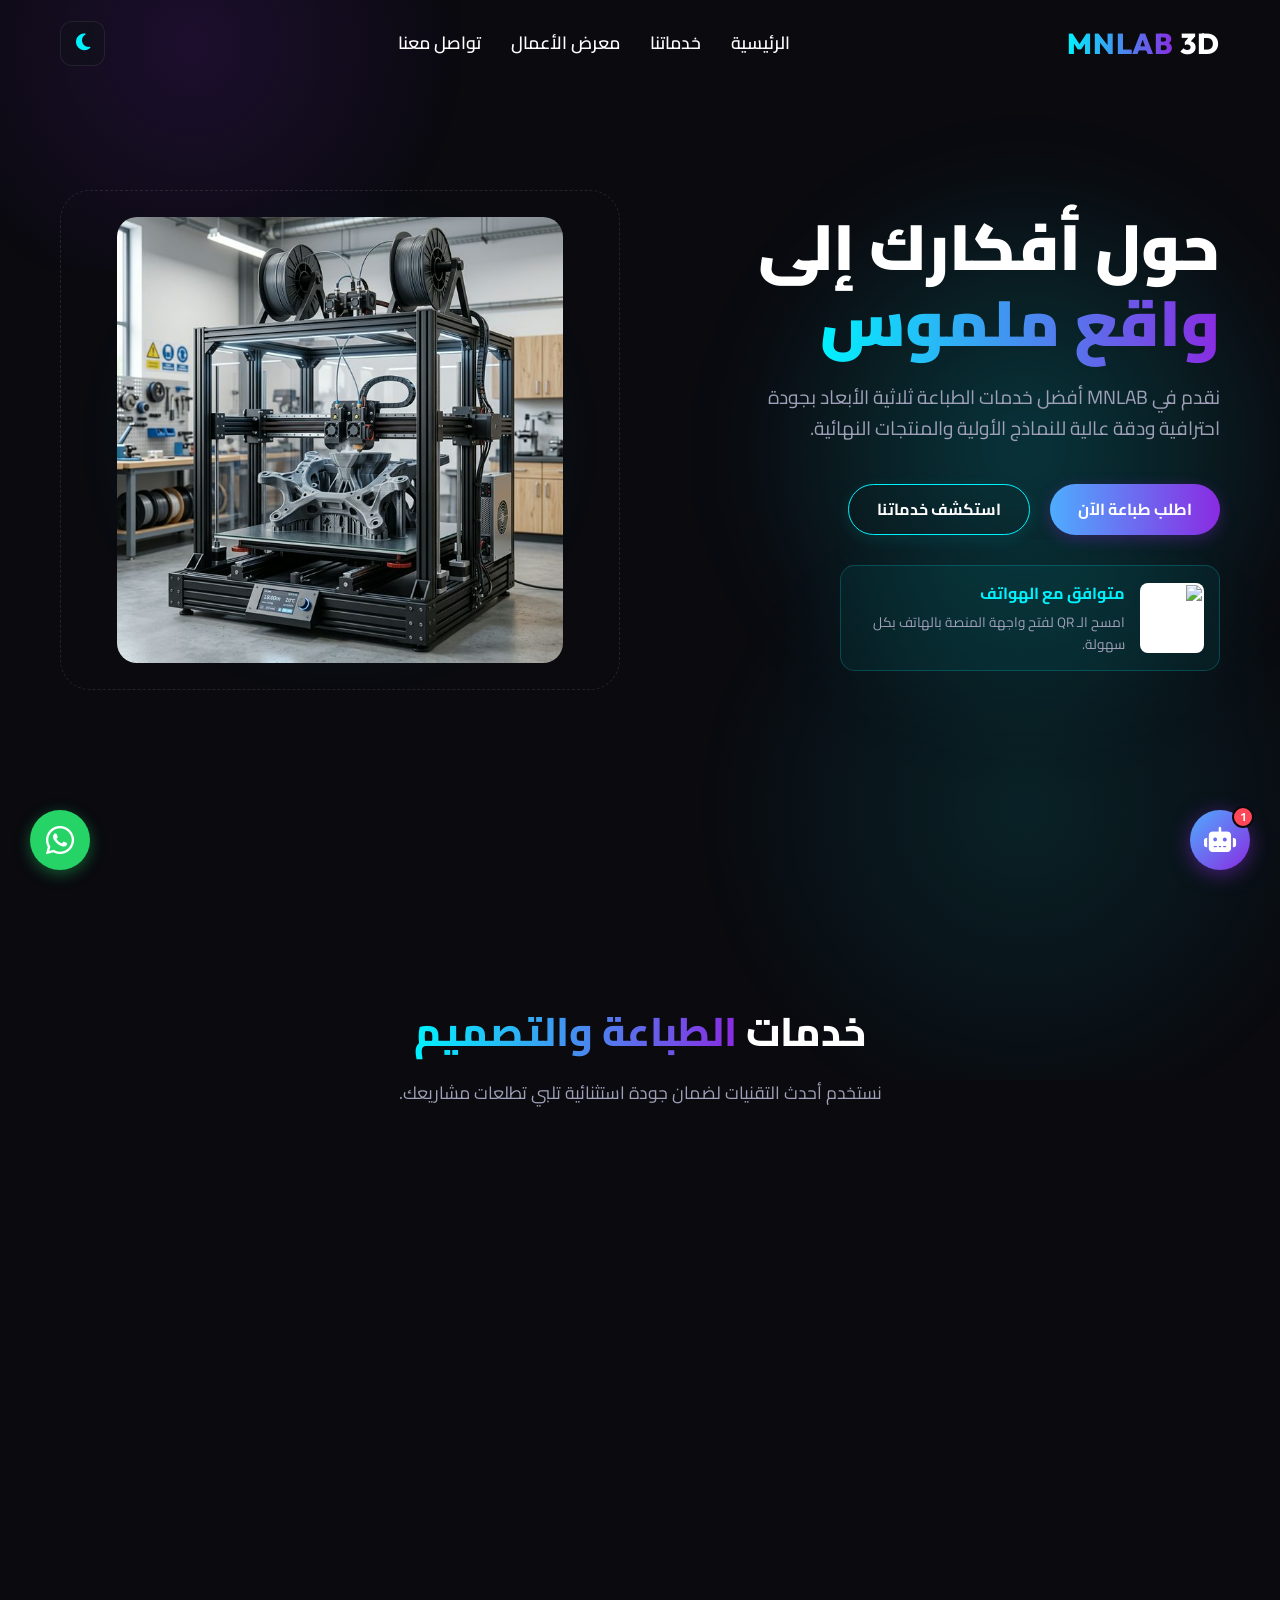
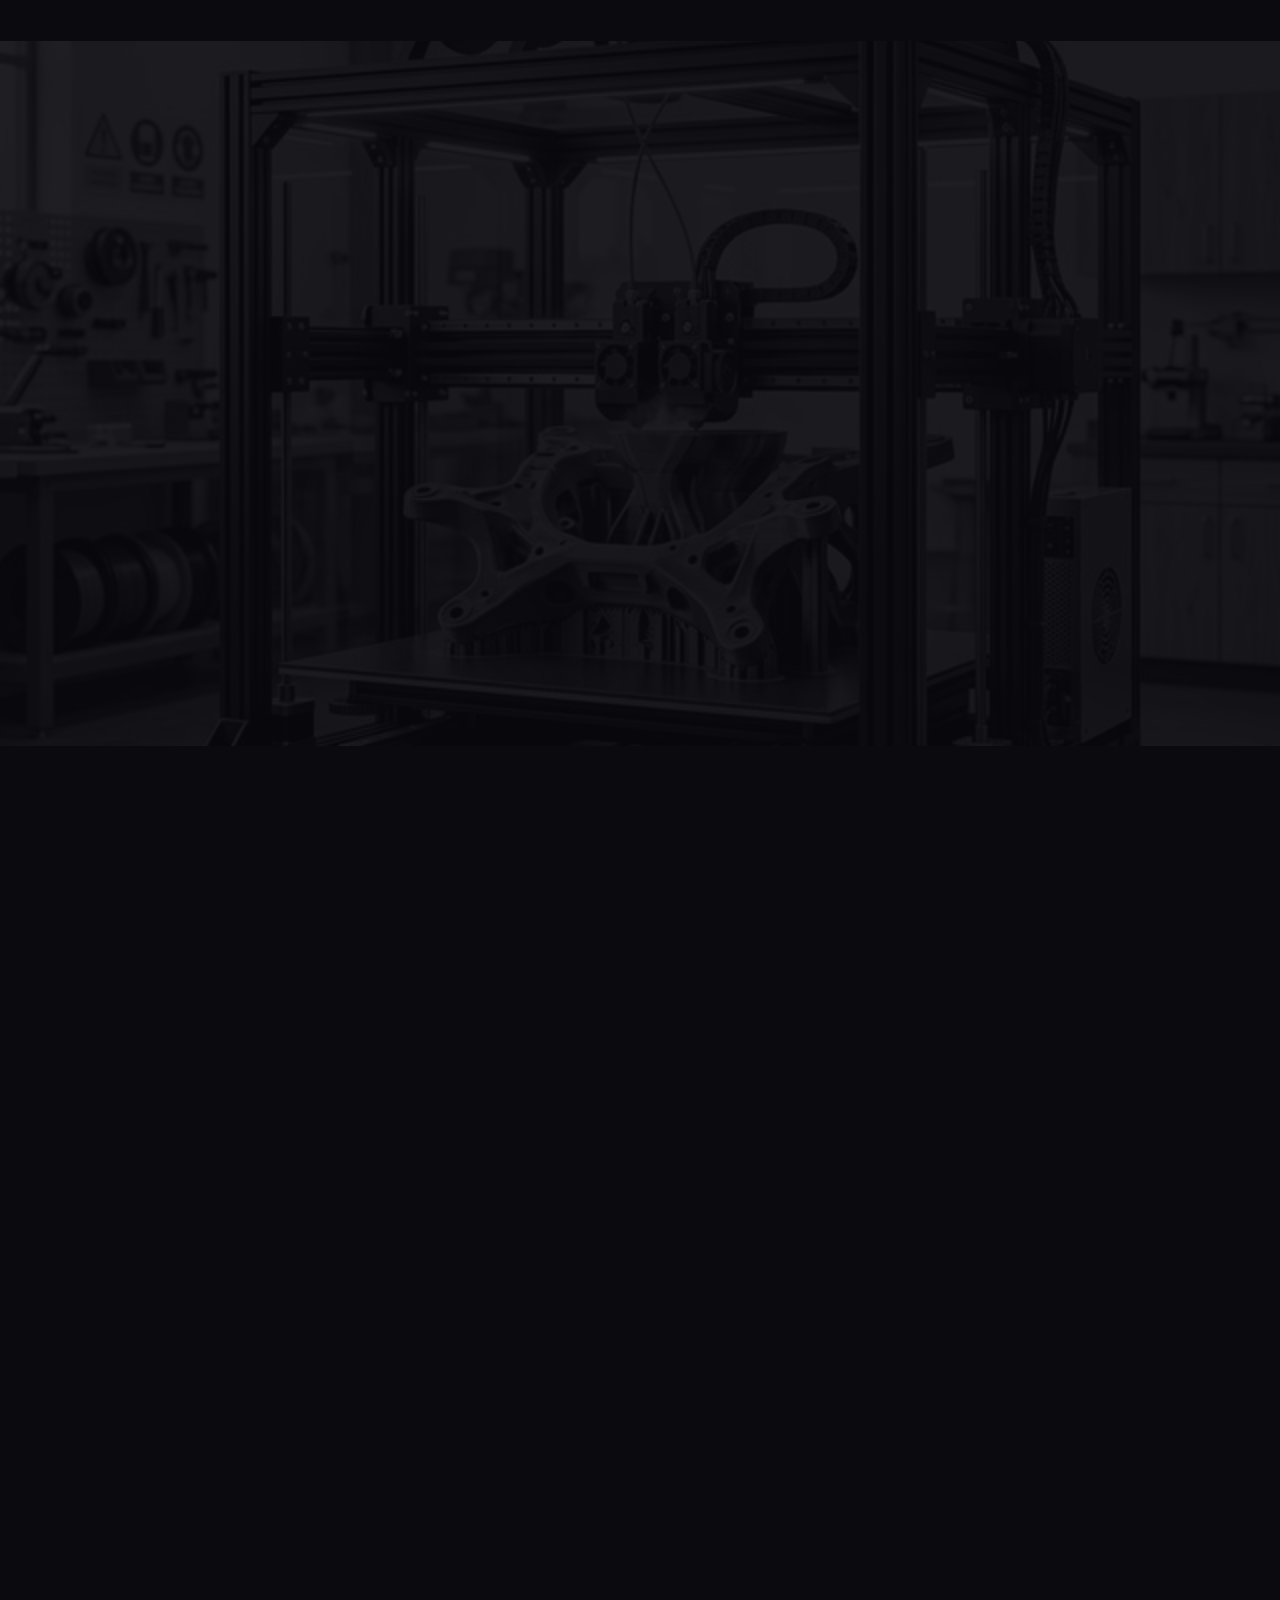
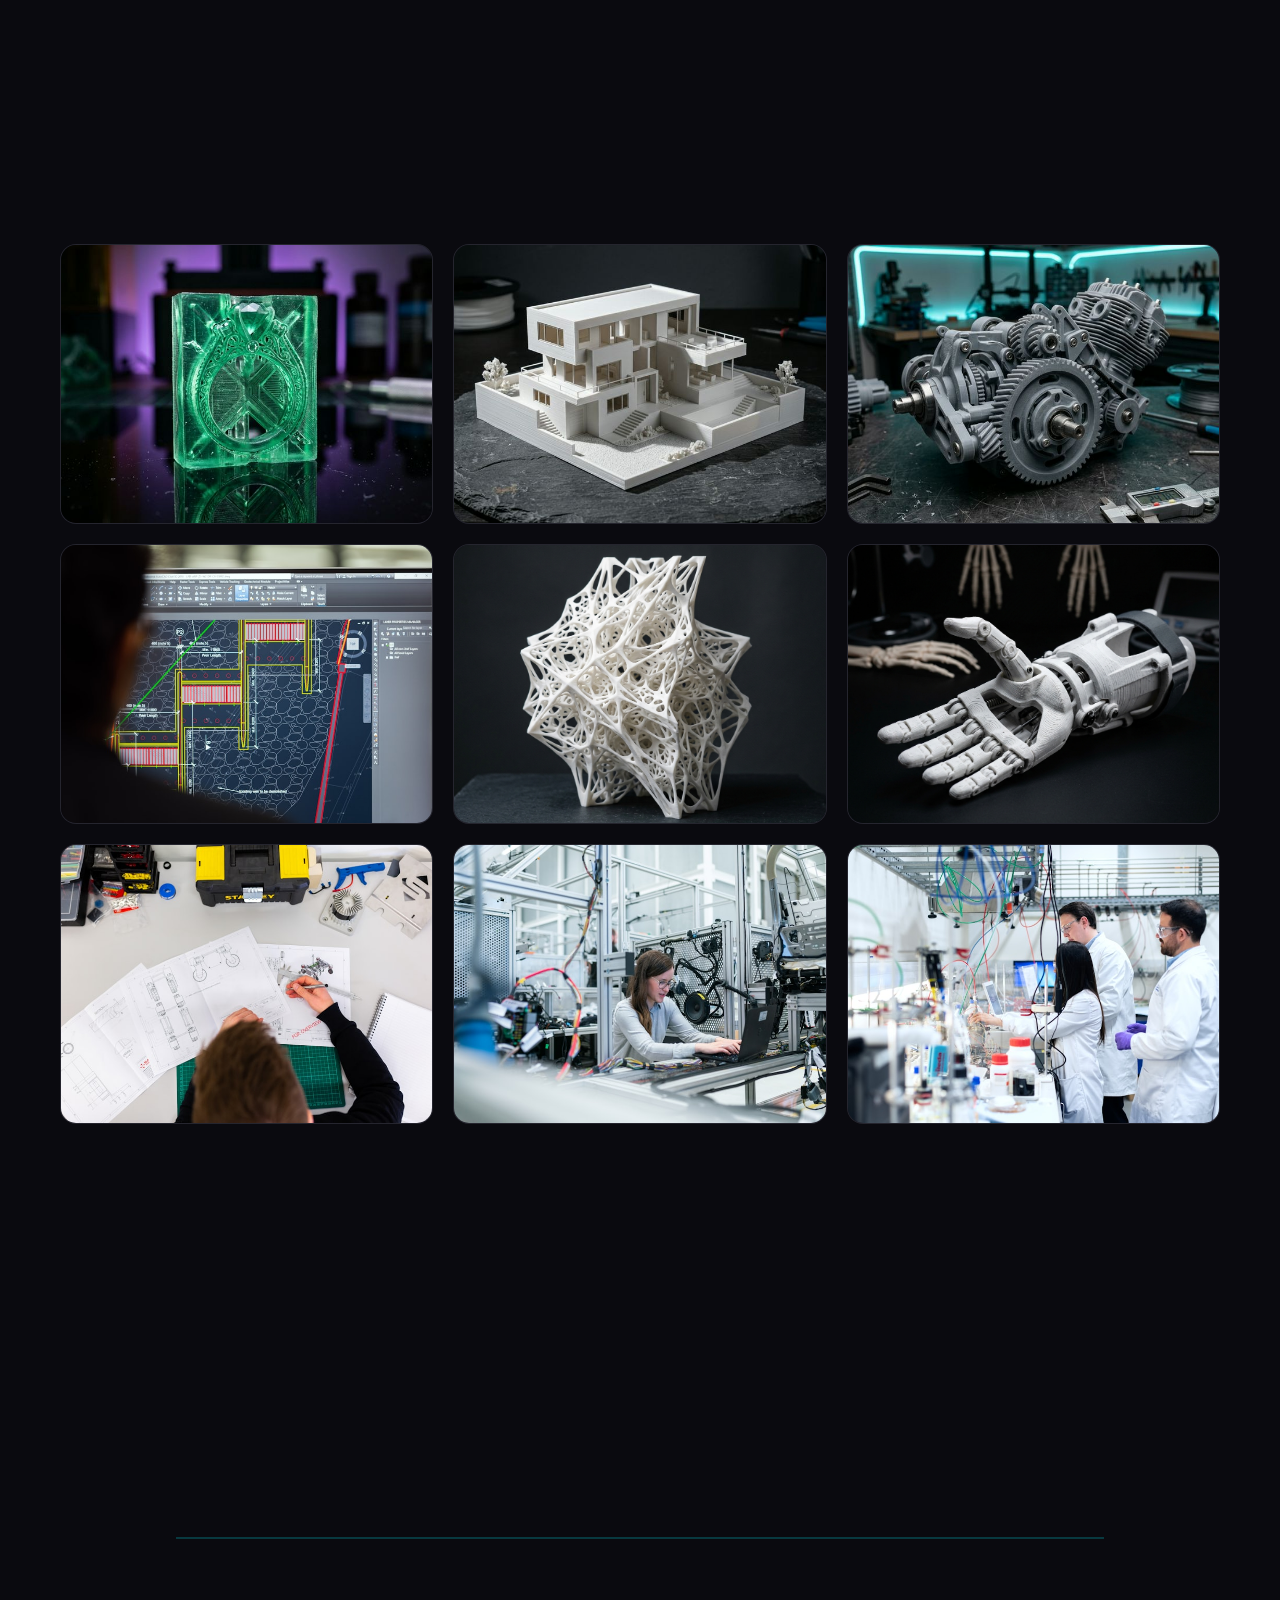
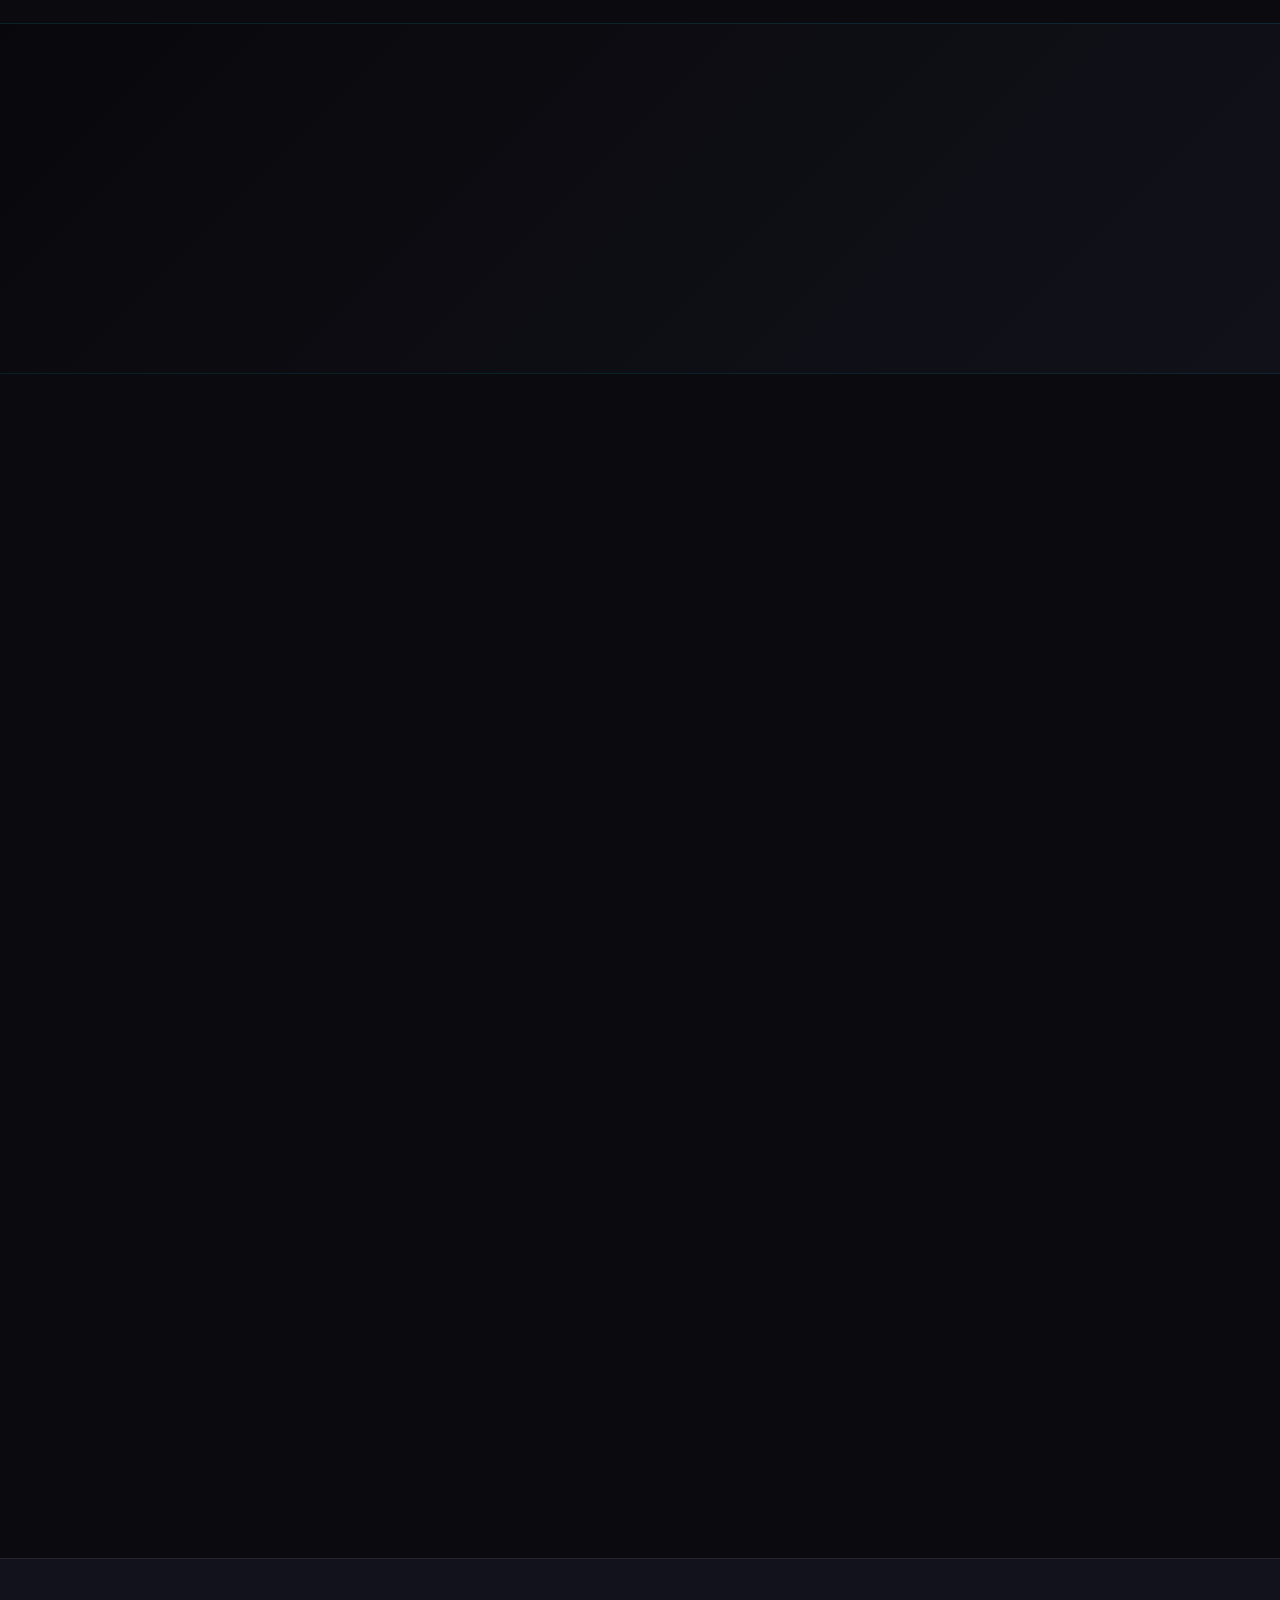
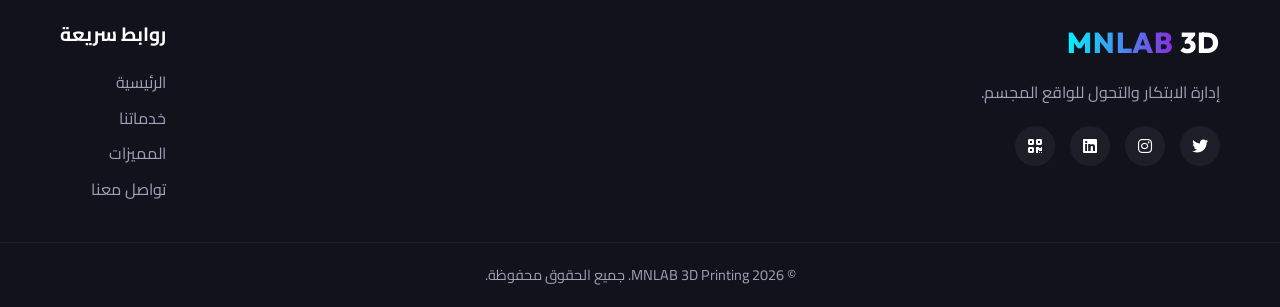
==== commit 52d5f6fb: "Final polish: Dynamic gallery, statistics admin, and stabilization fixes" ====
--- a/index.html
+++ b/index.html
@@ -33,6 +33,11 @@
                     <li><a href="#contact">تواصل معنا</a></li>
                 </ul>
             </nav>
+            <div class="nav-extra">
+                <button id="theme-toggle" class="theme-btn" title="تبديل الوضع الليلي/النهاري">
+                    <i class="fas fa-moon"></i>
+                </button>
+            </div>
             <div class="hamburger">
                 <i class="fas fa-bars"></i>
             </div>
@@ -59,8 +64,11 @@
                     </div>
                 </div>
             </div>
-            <div class="hero-image animate-float">
-                <img src="hero-fdm.png" alt="High-End Industrial 3D Printer Printing Complex Part" style="width: 100%; max-width: 600px; border-radius: 24px; box-shadow: 0 20px 60px rgba(0, 242, 254, 0.5); object-fit: cover;">
+            <div class="hero-image animate-float" id="hero-3d-container">
+                <!-- Three.js Canvas will be here -->
+                <div id="hero-3d-placeholder" style="width: 100%; height: 500px; display: flex; align-items: center; justify-content: center; background: radial-gradient(circle, rgba(0,242,254,0.1) 0%, transparent 70%); border-radius: 30px; border: 1px dashed rgba(255,255,255,0.1);">
+                    <img src="hero-fdm.png" alt="3D Printing Preview" style="width: 80%; border-radius: 20px; transition: opacity 0.5s;">
+                </div>
             </div>
         </div>
         <div class="bg-glow"></div>
@@ -109,14 +117,19 @@
     </section>
 
     <!-- Materials Section -->
-    <section id="materials" class="materials">
+    <section id="materials" class="materials" style="position: relative;">
+        <div class="cinema-bg">
+            <video autoplay muted loop playsinline poster="hero-fdm.png">
+                <source src="https://assets.mixkit.co/videos/preview/mixkit-3d-printer-nozzle-printing-a-small-object-31720-large.mp4" type="video/mp4">
+            </video>
+        </div>
         <div class="container">
             <div class="section-title reveal">
                 <h2>أنواع <span class="gradient-text">مواد الطباعة</span></h2>
                 <p>نستخدم أفضل أنواع البلاستيك الحراري لضمان جودة ومتانة منتجاتك.</p>
             </div>
             
-            <div class="services-grid">
+            <div class="services-grid" id="materials-grid">
                 <!-- Material PLA -->
                 <div class="service-card reveal">
                     <div class="icon-wrapper">
@@ -202,7 +215,7 @@
                 <h2>معرض <span class="gradient-text">الأعمال</span></h2>
                 <p>نماذج من مشاريعنا ومطبوعاتنا بجودة فائقة.</p>
             </div>
-            <div class="gallery-grid">
+            <div class="gallery-grid" id="dynamic-gallery-grid">
                 <div class="gallery-item">
                     <img src="gallery1.png" alt="High Tech 3D Printed Part" class="gallery-img">
                     <div class="gallery-placeholder">
@@ -390,7 +403,12 @@
     </section>
 
     <!-- Why Choose Us / Features -->
-    <section id="features" class="features glass-section">
+    <section id="features" class="features glass-section" style="position: relative;">
+        <div class="cinema-bg">
+            <video autoplay muted loop playsinline>
+                <source src="https://assets.mixkit.co/videos/preview/mixkit-inside-a-3d-printer-printing-a-structure-31721-large.mp4" type="video/mp4">
+            </video>
+        </div>
         <div class="container features-content">
             <div class="features-text reveal">
                 <h2>لماذا تختار <span class="gradient-text">MNLAB</span>؟</h2>
@@ -432,22 +450,22 @@
             <div class="stats-grid">
                 <div class="stat-box reveal">
                     <i class="fas fa-project-diagram"></i>
-                    <h3 class="counter" data-target="0">0</h3>
+                    <h3 class="counter" id="stat-projects" data-target="0">0</h3>
                     <p>مشروع منجز</p>
                 </div>
                 <div class="stat-box reveal delay-1">
                     <i class="fas fa-users"></i>
-                    <h3 class="counter" data-target="0">0</h3>
+                    <h3 class="counter" id="stat-clients" data-target="0">0</h3>
                     <p>عميل سعيد</p>
                 </div>
                 <div class="stat-box reveal delay-2">
                     <i class="fas fa-layer-group"></i>
-                    <h3 class="counter" data-target="0">0</h3>
+                    <h3 class="counter" id="stat-materials" data-target="0">0</h3>
                     <p>نوع ومزيج للمواد</p>
                 </div>
                 <div class="stat-box reveal delay-2">
                     <i class="fas fa-clock"></i>
-                    <h3 class="counter" data-target="0">0</h3>
+                    <h3 class="counter" id="stat-speed" data-target="0">0</h3>
                     <p>ساعة تسليم قياسي</p>
                 </div>
             </div>
--- a/styles.css
+++ b/styles.css
@@ -12,6 +12,19 @@
     --transition-smooth: all 0.4s cubic-bezier(0.165, 0.84, 0.44, 1);
 }
 
+.light-theme {
+    --bg-main: #f0f2f5;
+    --bg-secondary: #ffffff;
+    --text-primary: #1a1a1a;
+    --text-secondary: #5a5a6a;
+    --accent-1: #0072ff;
+    --accent-2: #00c6ff;
+    --accent-3: #6a11cb;
+    --glass-bg: rgba(255, 255, 255, 0.8);
+    --glass-border: rgba(0, 0, 0, 0.1);
+}
+
+
 * {
     margin: 0;
     padding: 0;
@@ -29,6 +42,7 @@
     line-height: 1.6;
     overflow-x: hidden;
     position: relative;
+    transition: background-color 0.5s ease, color 0.5s ease;
 }
 
 /* Background Gradients */
@@ -1931,3 +1945,122 @@
 }
 
 /* End of styles.css */
+
+/* Theme Toggle Button */
+.theme-btn {
+    background: var(--glass-bg);
+    border: 1px solid var(--glass-border);
+    color: var(--accent-1);
+    width: 45px;
+    height: 45px;
+    border-radius: 12px;
+    cursor: pointer;
+    display: flex;
+    align-items: center;
+    justify-content: center;
+    font-size: 1.2rem;
+    transition: var(--transition-smooth);
+    margin-right: 15px;
+}
+
+.theme-btn:hover {
+    transform: scale(1.1) rotate(15deg);
+    background: var(--accent-1);
+    color: var(--bg-main);
+}
+
+/* Video Background Overlay */
+.cinema-bg {
+    position: absolute;
+    top: 0;
+    left: 0;
+    width: 100%;
+    height: 100%;
+    overflow: hidden;
+    z-index: -1;
+    pointer-events: none;
+}
+
+.cinema-bg video {
+    min-width: 100%;
+    min-height: 100%;
+    width: auto;
+    height: auto;
+    position: absolute;
+    top: 50%;
+    left: 50%;
+    transform: translate(-50%, -50%);
+    object-fit: cover;
+    opacity: 0.15; /* Subtle cinematic look */
+    filter: grayscale(100%) brightness(0.6);
+}
+
+/* Tracking Steps UI */
+.progress-container {
+    display: flex;
+    justify-content: space-between;
+    position: relative;
+    margin-top: 40px;
+    padding: 0 10px;
+}
+
+.progress-line {
+    position: absolute;
+    top: 25px;
+    left: 0;
+    width: 100%;
+    height: 4px;
+    background: var(--glass-border);
+    z-index: 1;
+}
+
+.progress-line::after {
+    content: '';
+    position: absolute;
+    top: 0;
+    left: 0;
+    height: 100%;
+    width: var(--progress-width, 0%);
+    background: linear-gradient(90deg, var(--accent-1), var(--accent-3));
+    transition: width 1s ease;
+}
+
+.progress-step {
+    position: relative;
+    z-index: 2;
+    display: flex;
+    flex-direction: column;
+    align-items: center;
+    gap: 10px;
+    color: var(--text-secondary);
+    transition: var(--transition-smooth);
+}
+
+.progress-step.active {
+    color: var(--accent-1);
+}
+
+.progress-step.active .step-icon {
+    background: var(--accent-1);
+    color: var(--bg-main);
+    box-shadow: 0 0 20px var(--accent-1);
+}
+
+.step-icon {
+    width: 50px;
+    height: 50px;
+    border-radius: 50%;
+    background: var(--bg-secondary);
+    border: 2px solid var(--glass-border);
+    display: flex;
+    align-items: center;
+    justify-content: center;
+    font-size: 1.2rem;
+    transition: var(--transition-smooth);
+}
+
+.progress-step span {
+    font-size: 0.8rem;
+    font-weight: 700;
+}
+
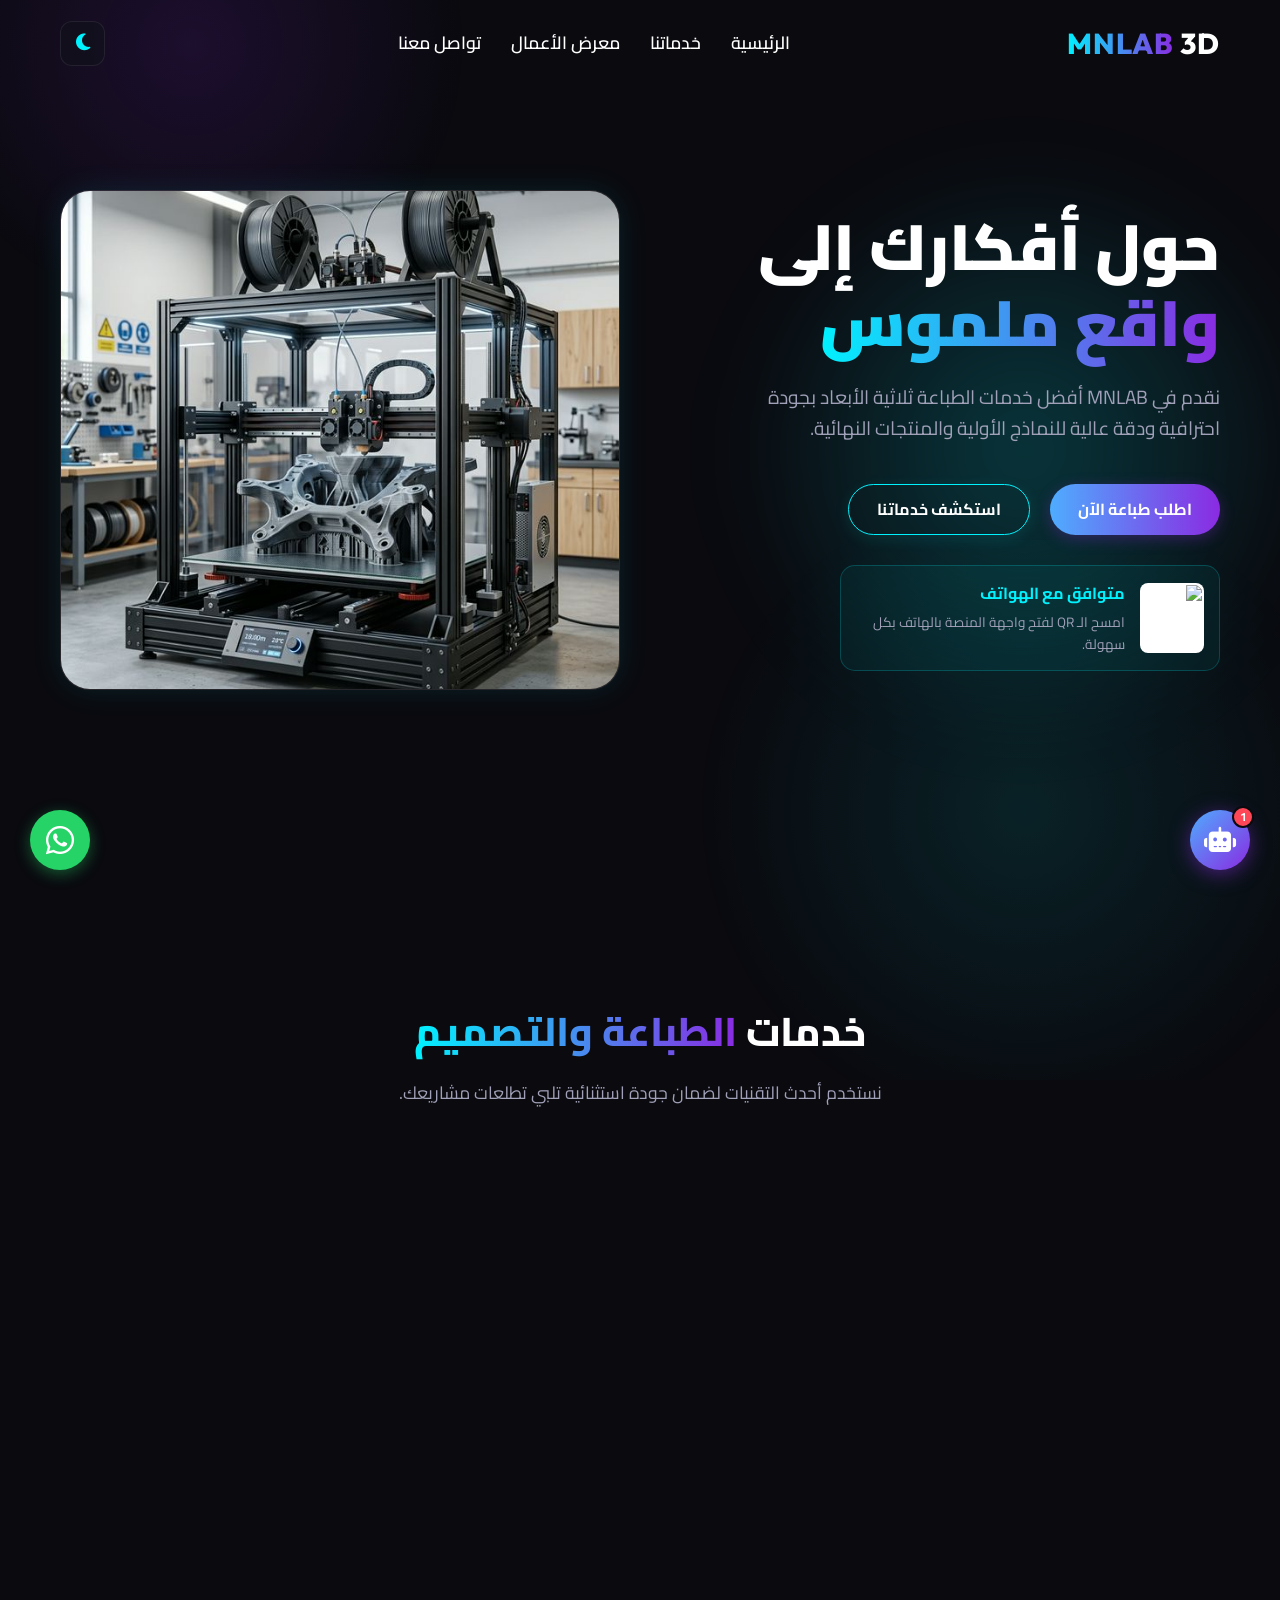
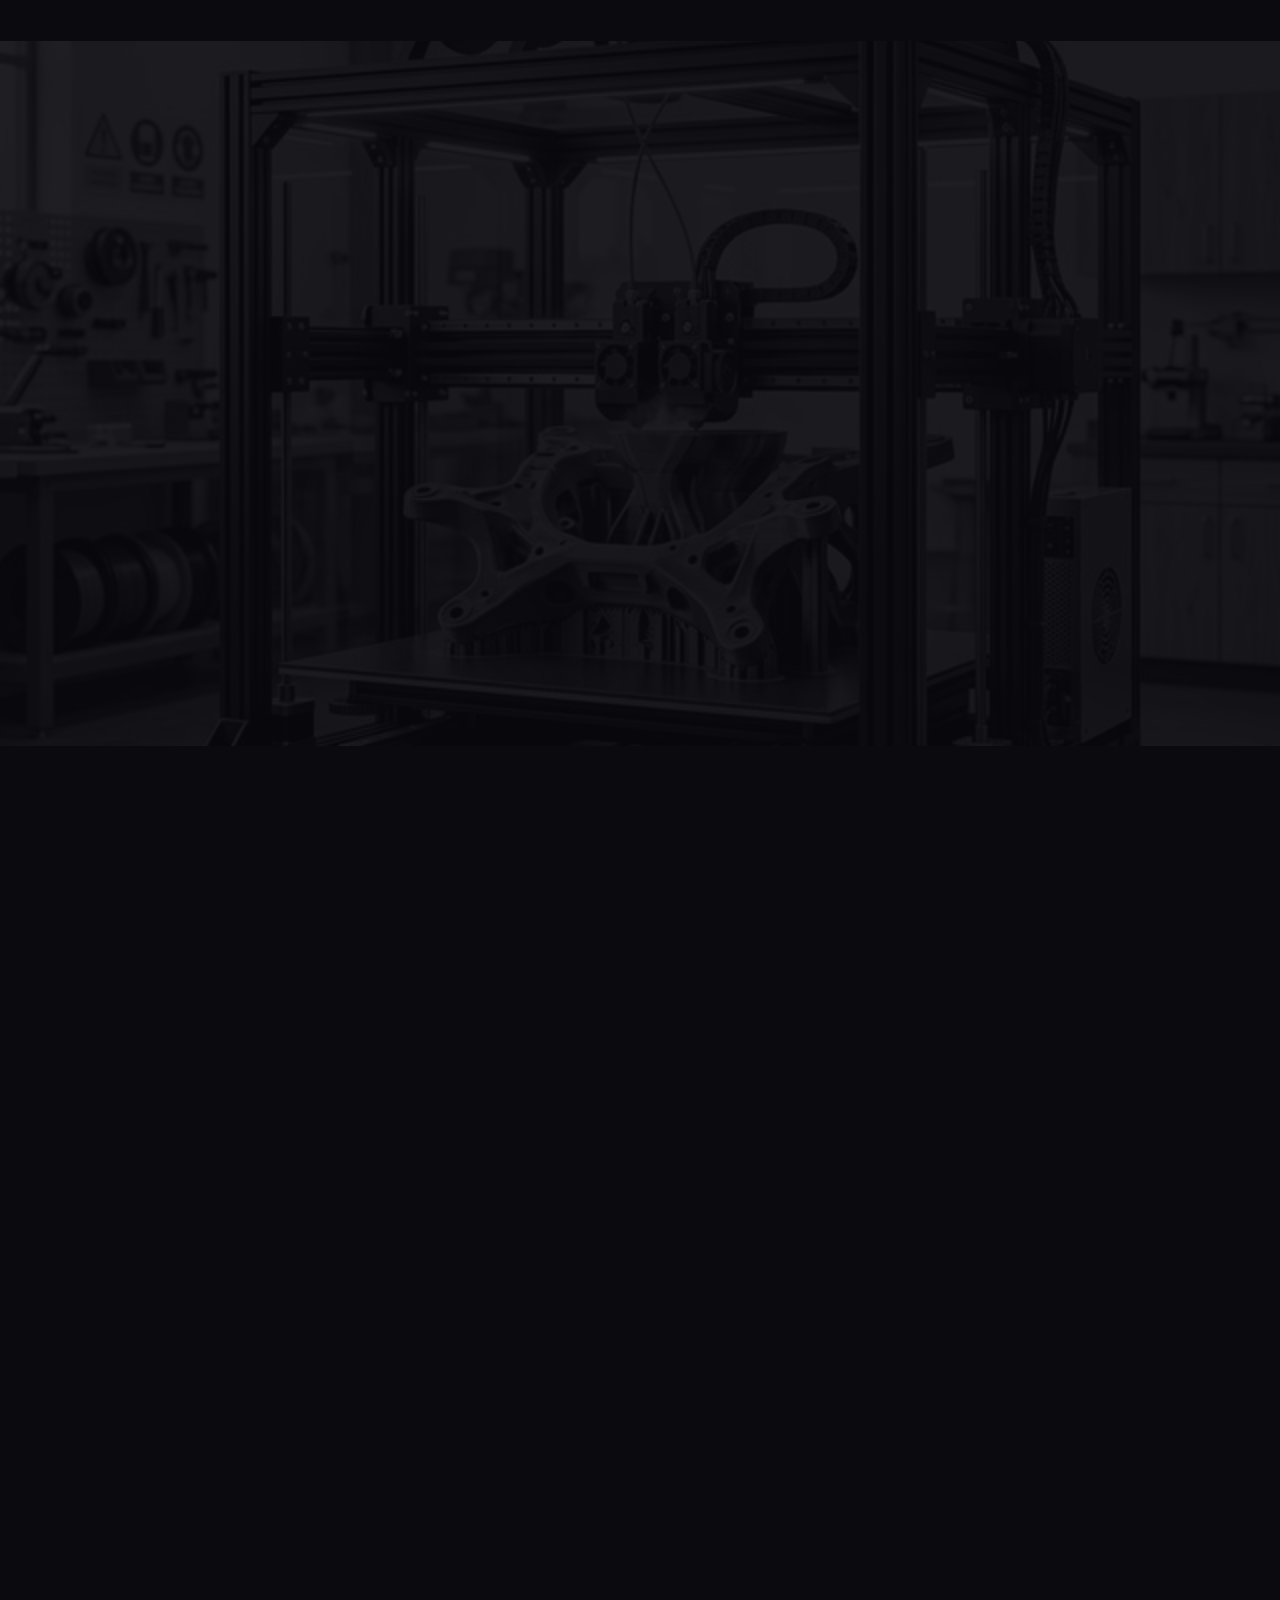
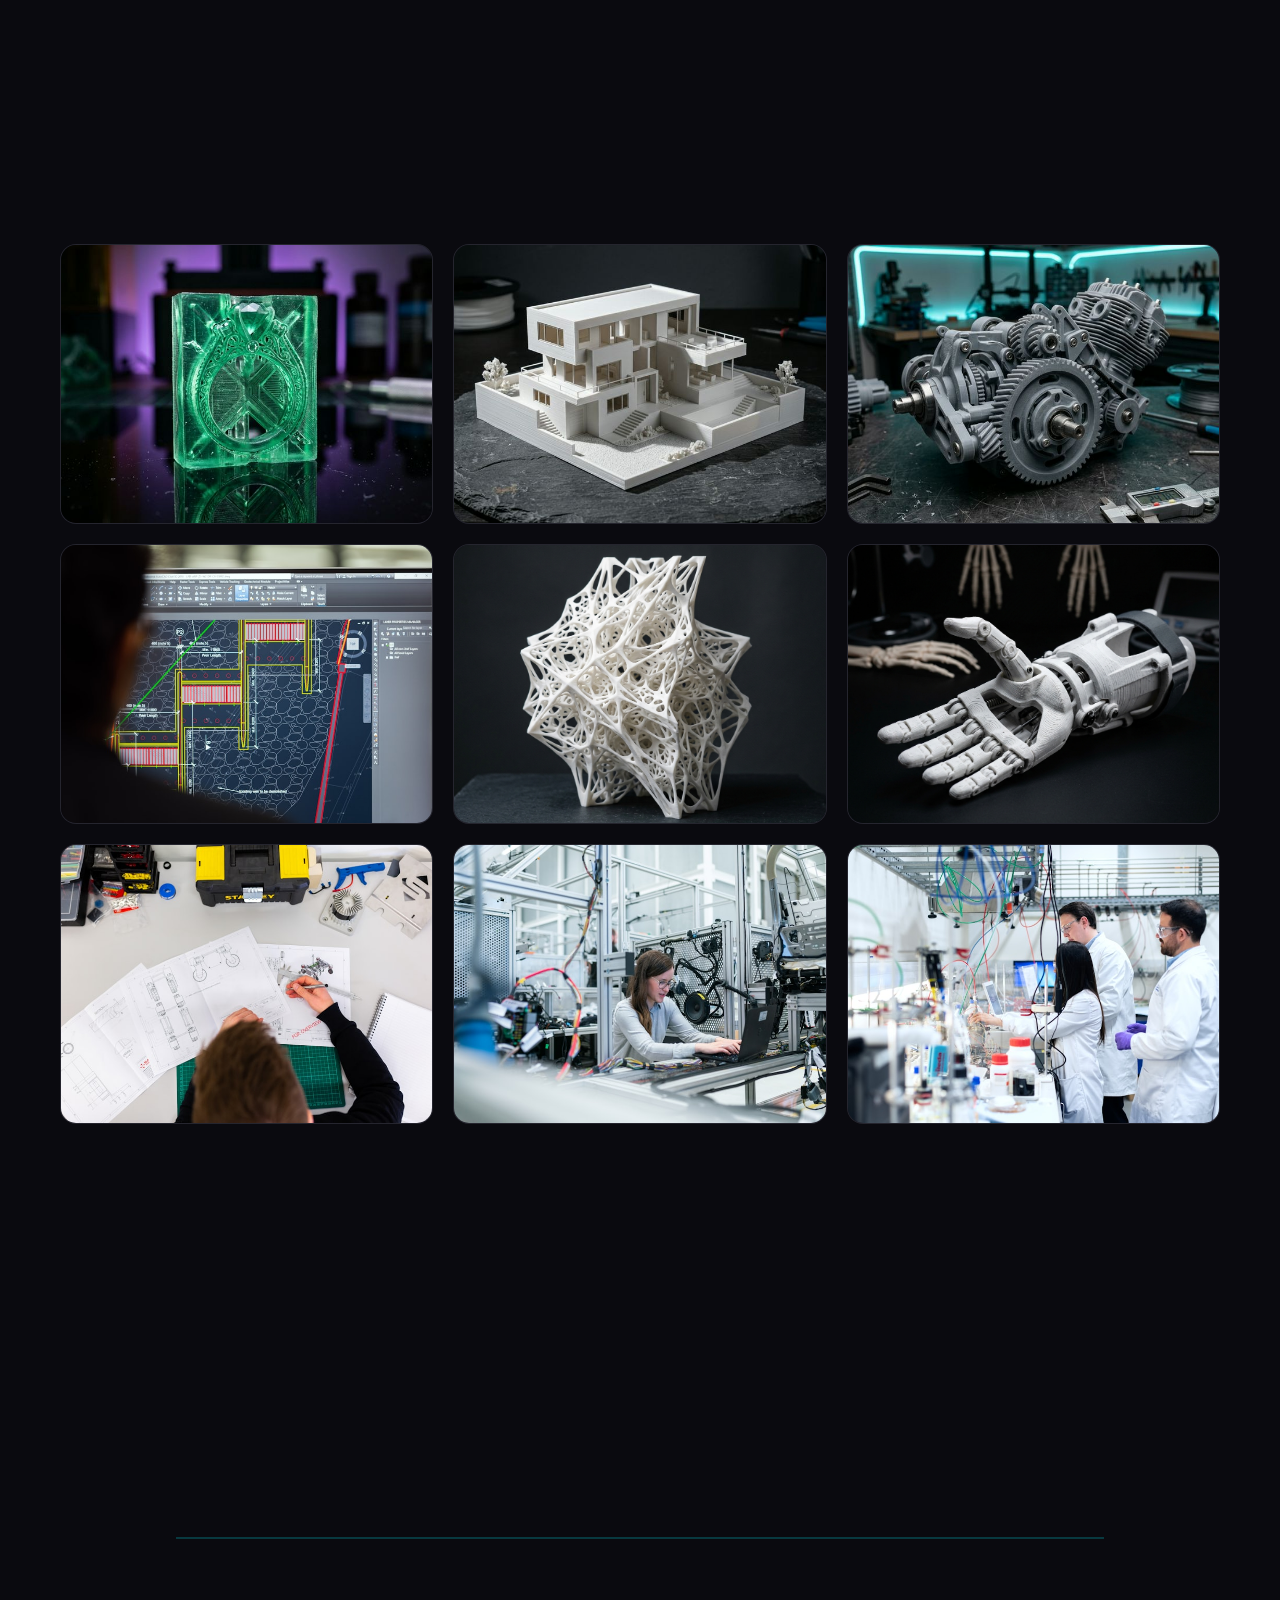
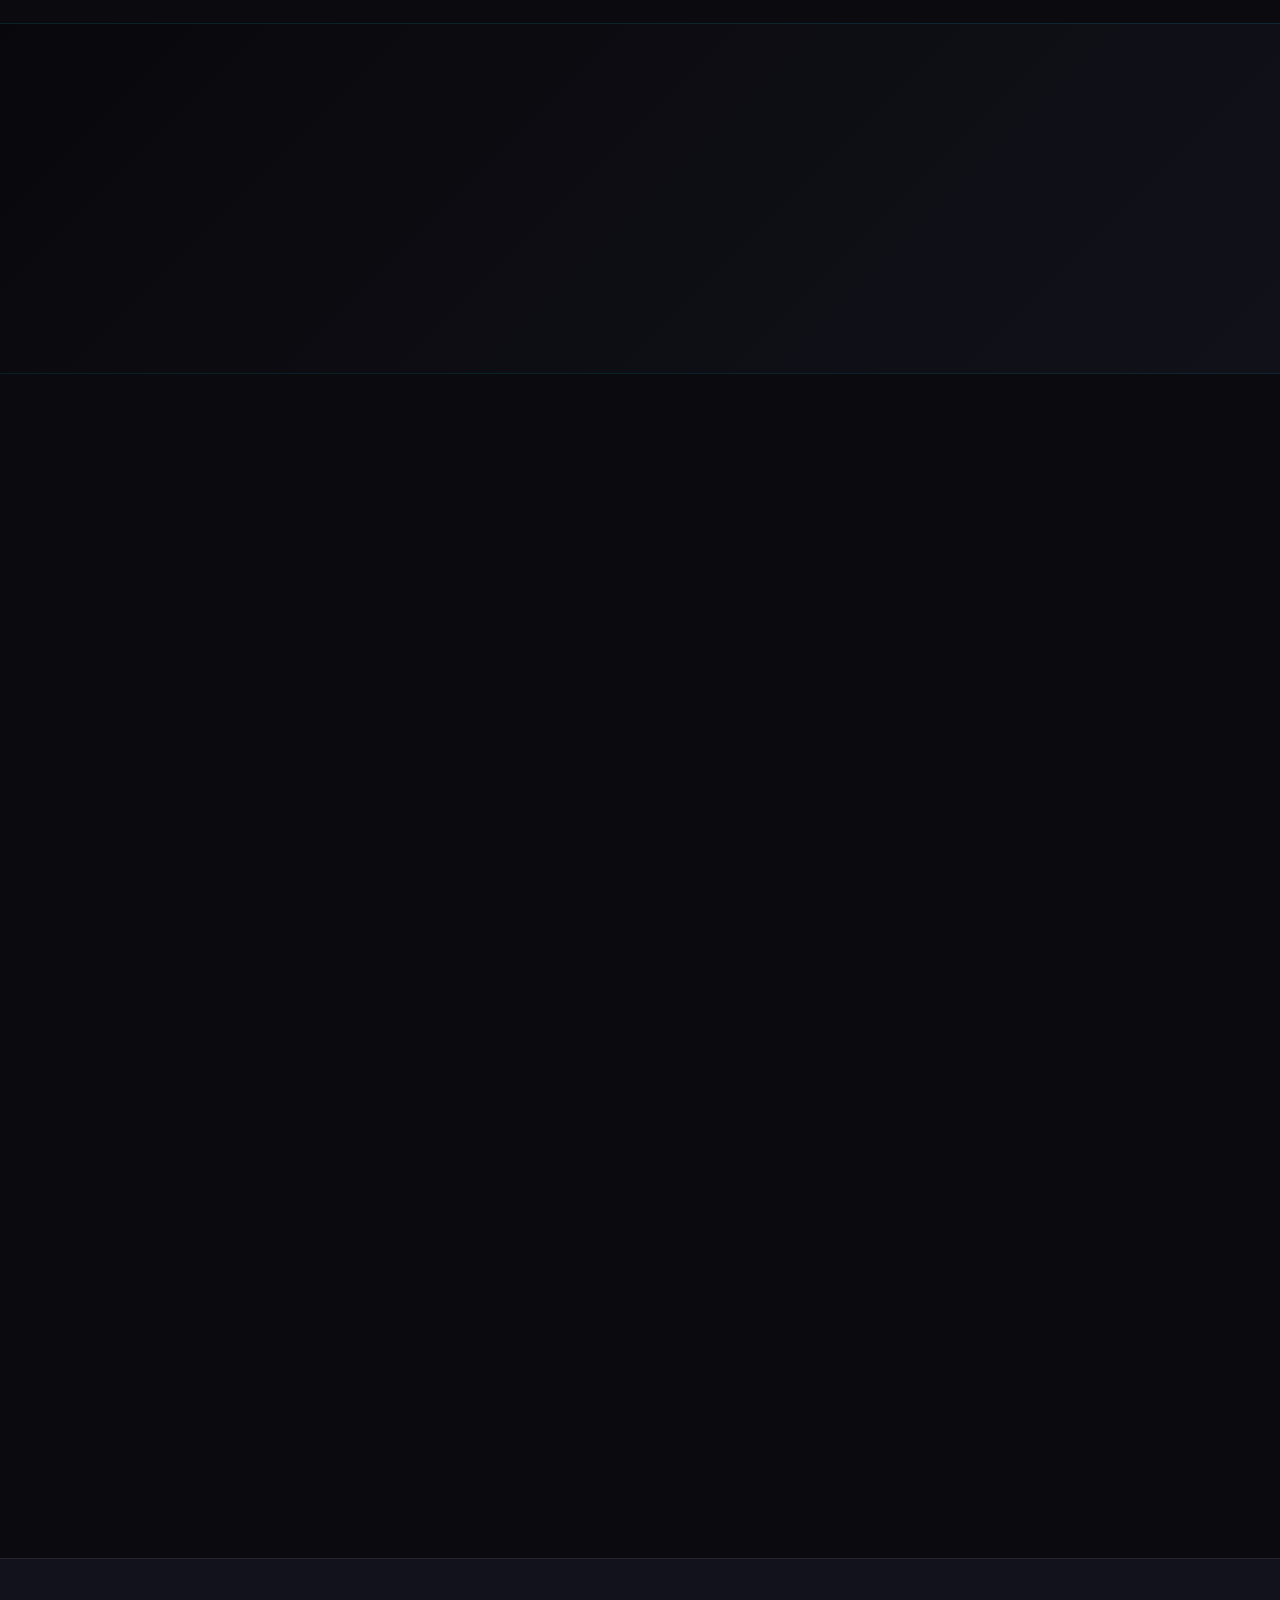
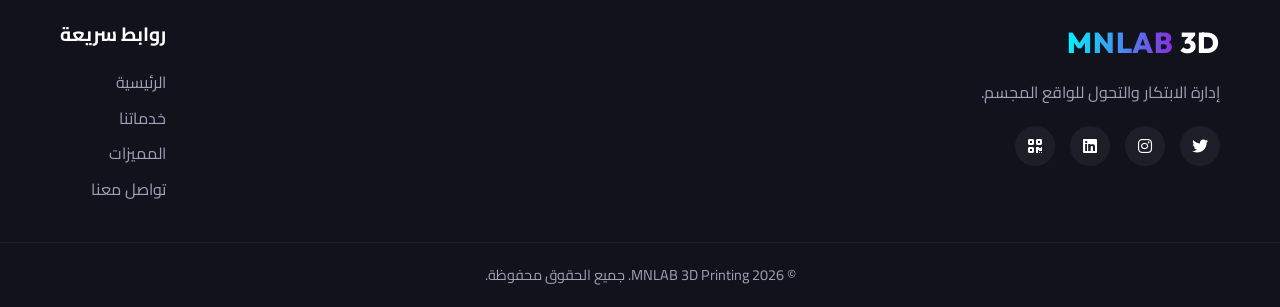
==== commit d04fe518: "Fix: Make hero image full and remove dashed border" ====
--- a/index.html
+++ b/index.html
@@ -66,8 +66,8 @@
             </div>
             <div class="hero-image animate-float" id="hero-3d-container">
                 <!-- Three.js Canvas will be here -->
-                <div id="hero-3d-placeholder" style="width: 100%; height: 500px; display: flex; align-items: center; justify-content: center; background: radial-gradient(circle, rgba(0,242,254,0.1) 0%, transparent 70%); border-radius: 30px; border: 1px dashed rgba(255,255,255,0.1);">
-                    <img src="hero-fdm.png" alt="3D Printing Preview" style="width: 80%; border-radius: 20px; transition: opacity 0.5s;">
+                <div id="hero-3d-placeholder" style="width: 100%; height: 500px; display: flex; align-items: center; justify-content: center; background: rgba(255, 255, 255, 0.02); border-radius: 30px; border: 1px solid rgba(255,255,255,0.1); overflow: hidden; box-shadow: 0 0 30px rgba(0, 242, 254, 0.1);">
+                    <img src="hero-fdm.png" alt="3D Printing Preview" style="width: 100%; height: 100%; object-fit: cover; transition: opacity 0.5s; opacity: 1;">
                 </div>
             </div>
         </div>
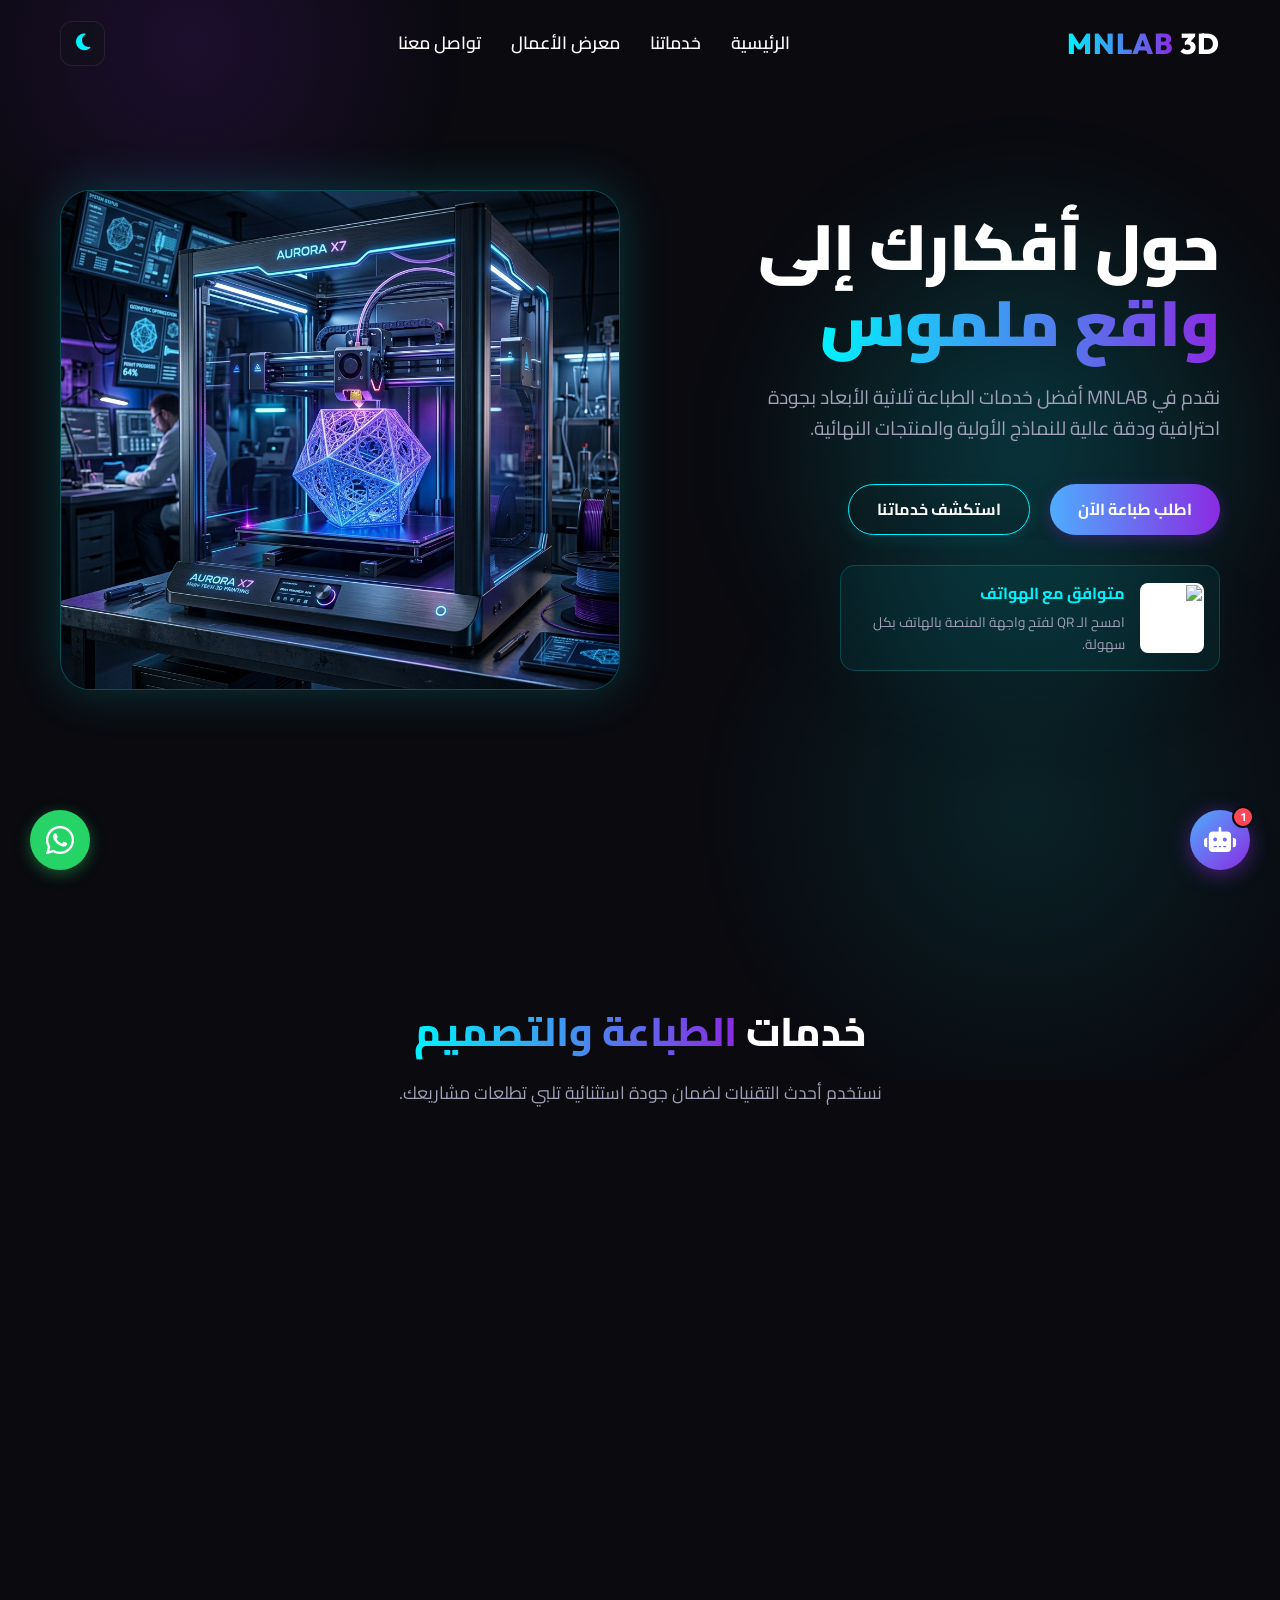
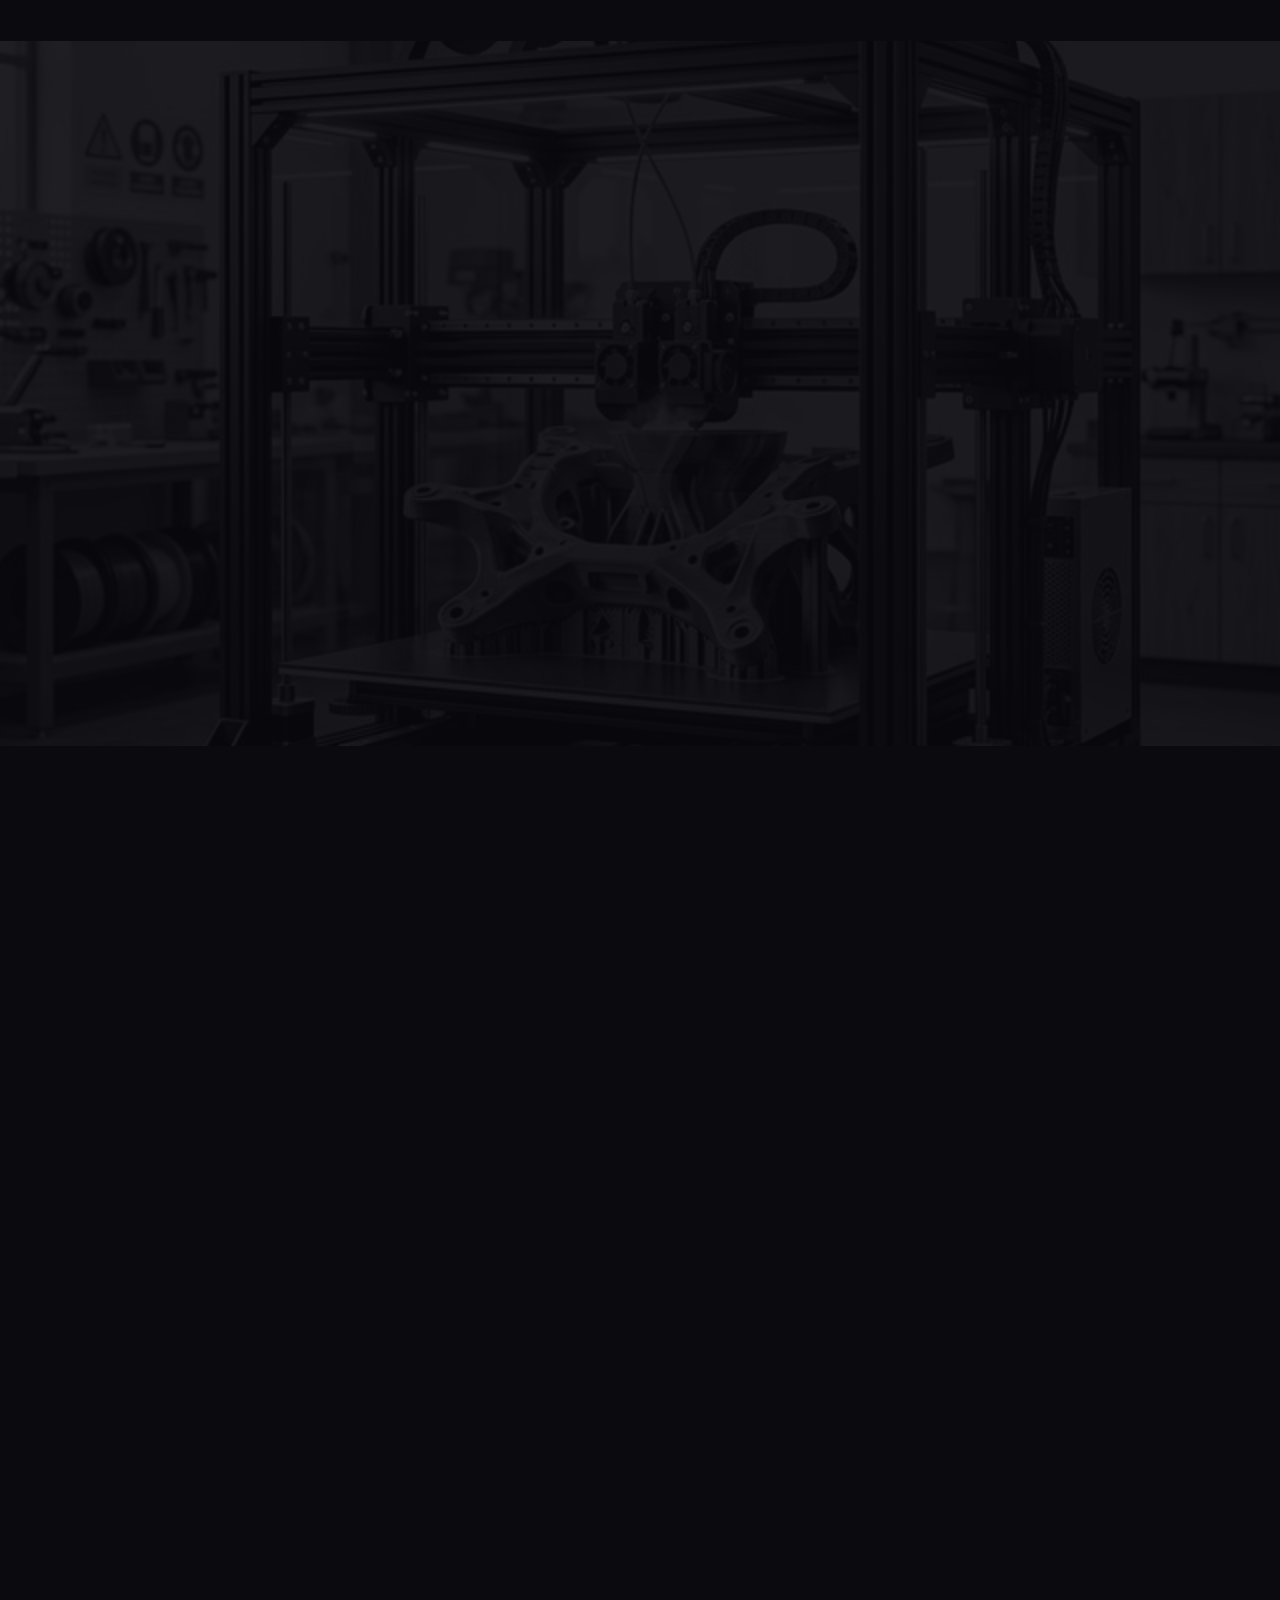
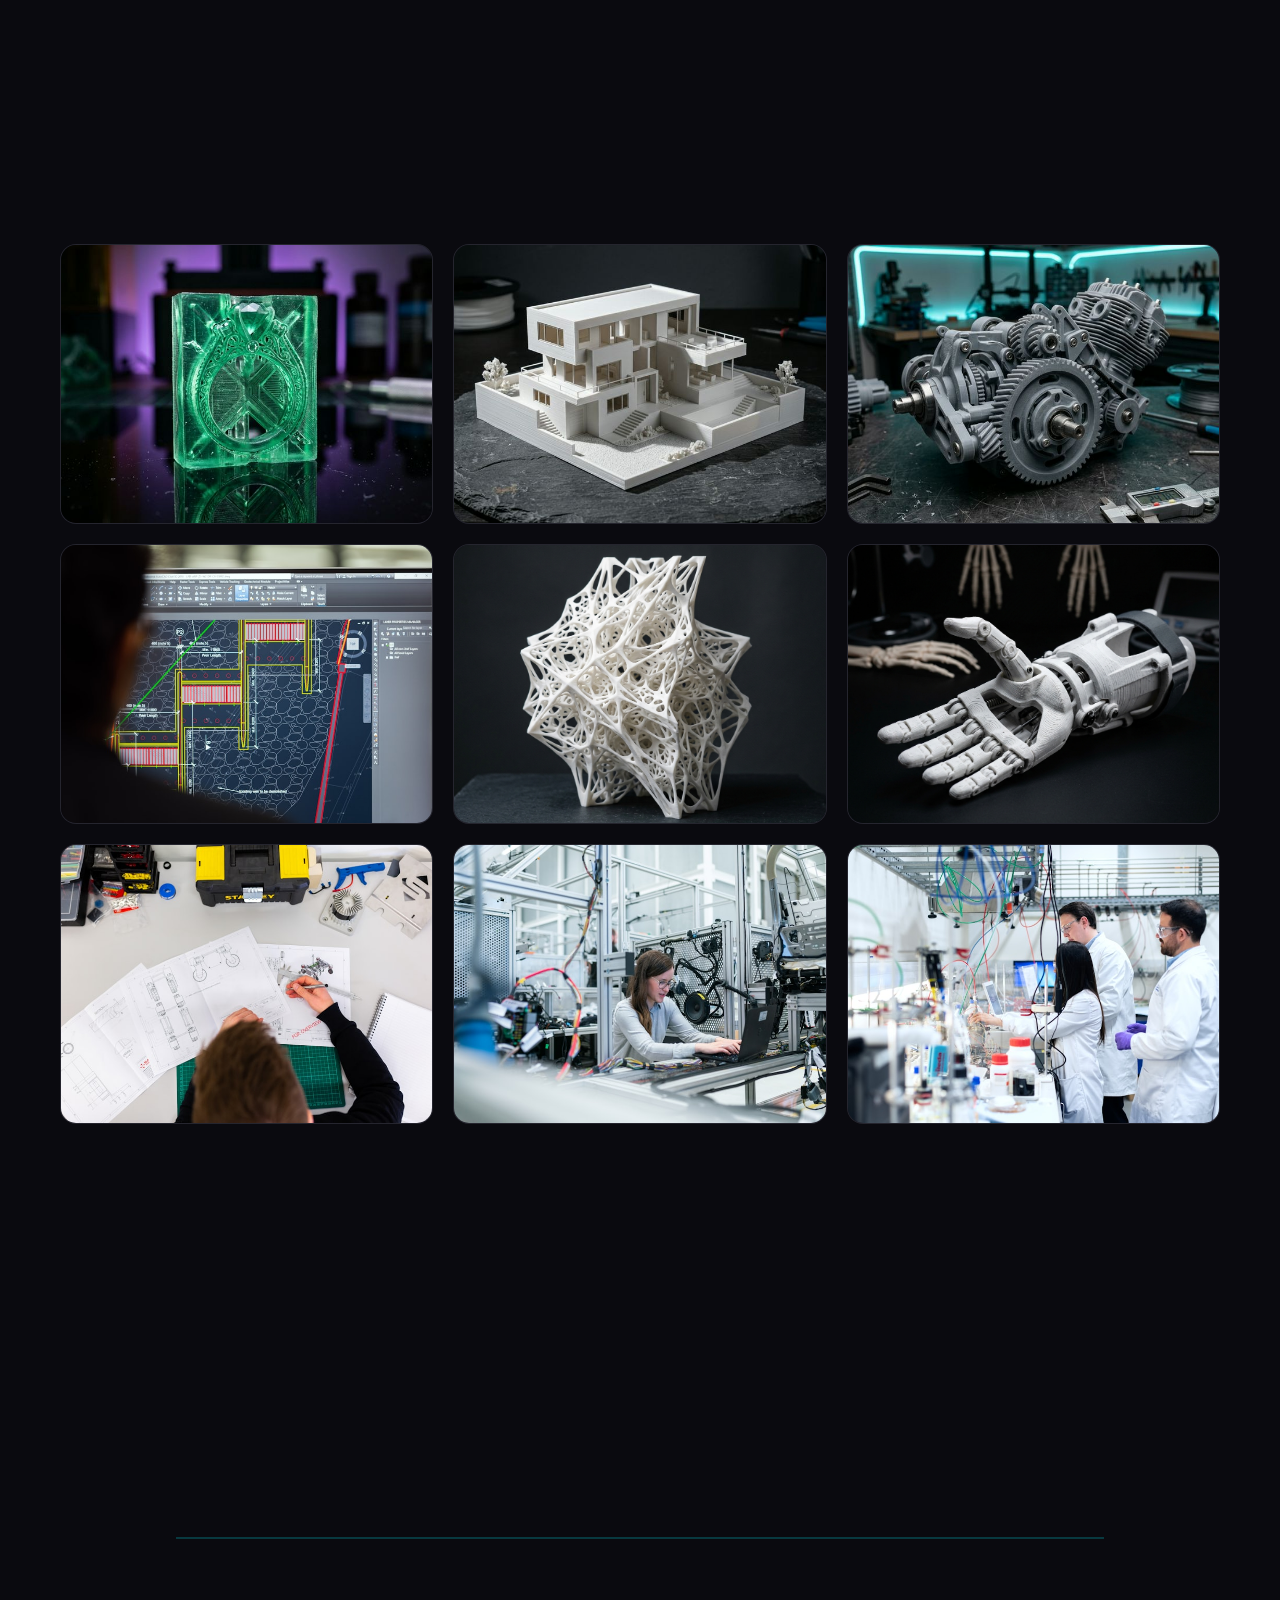
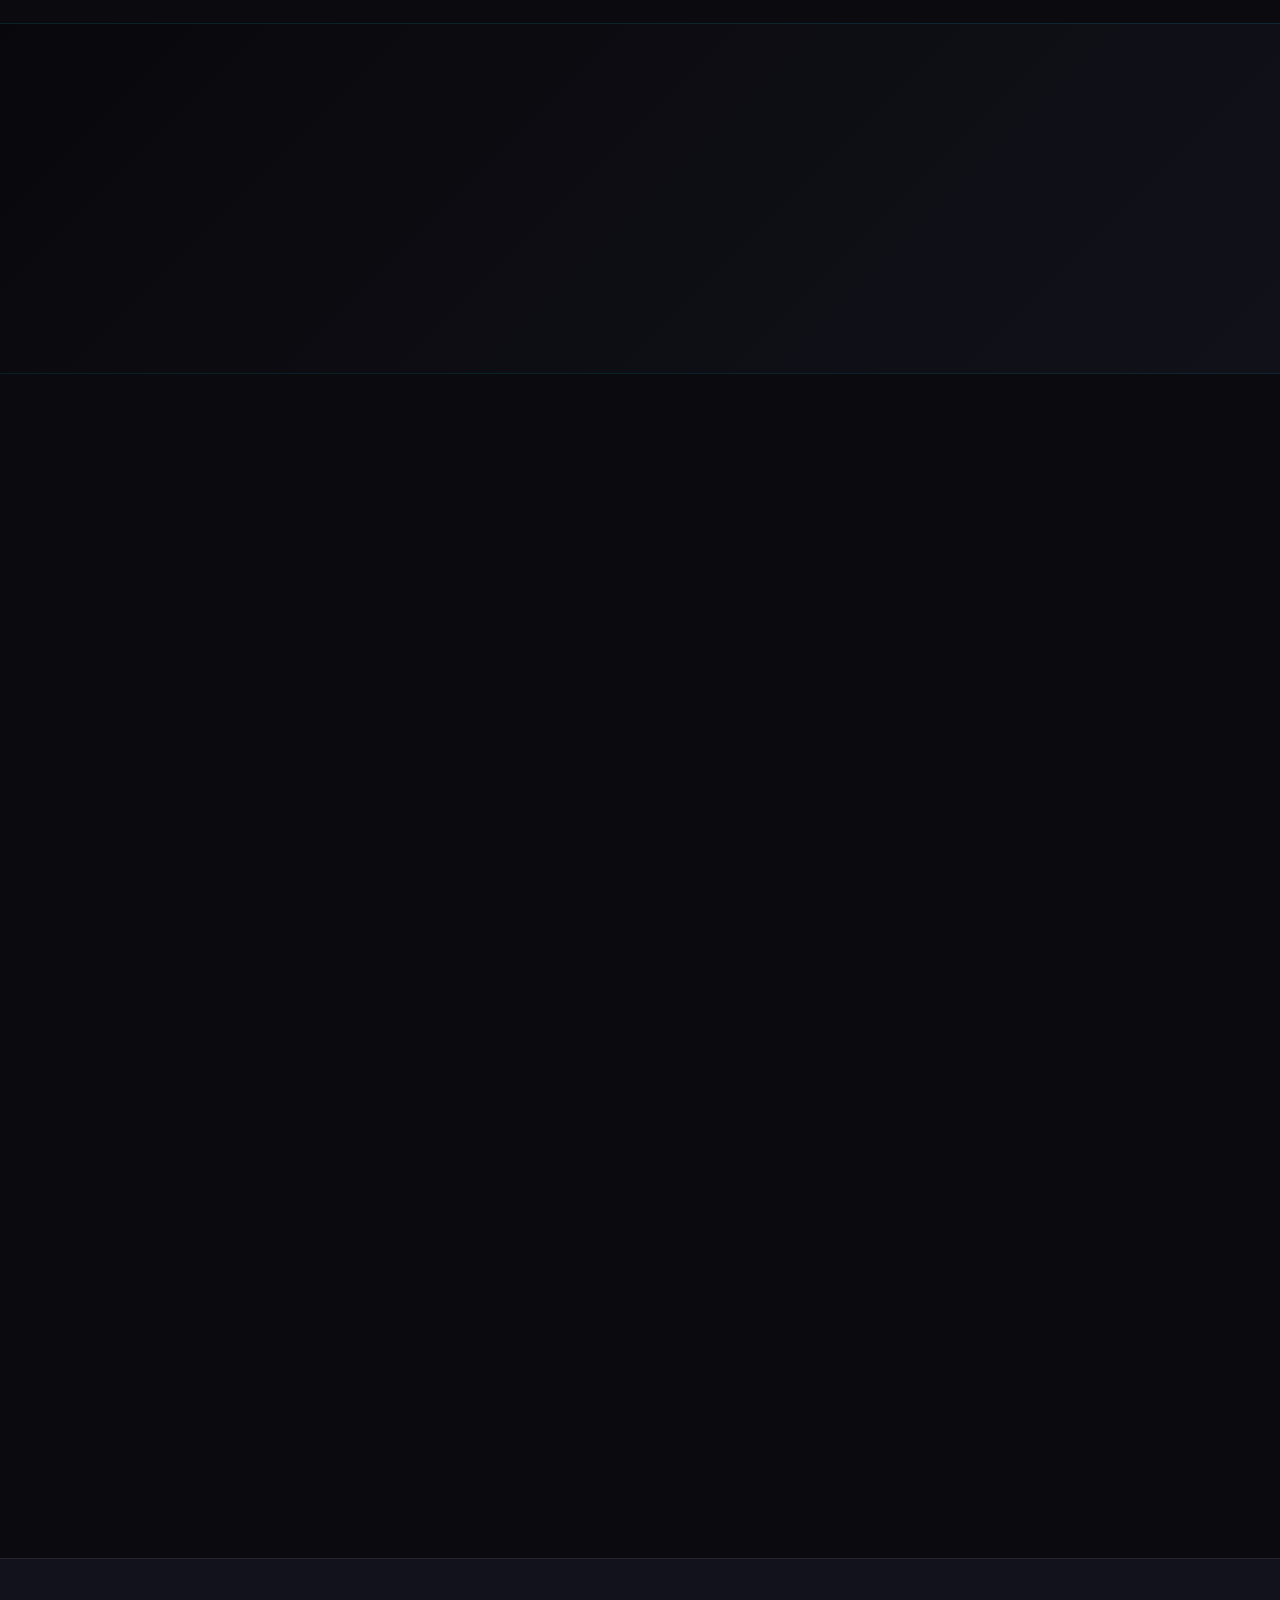
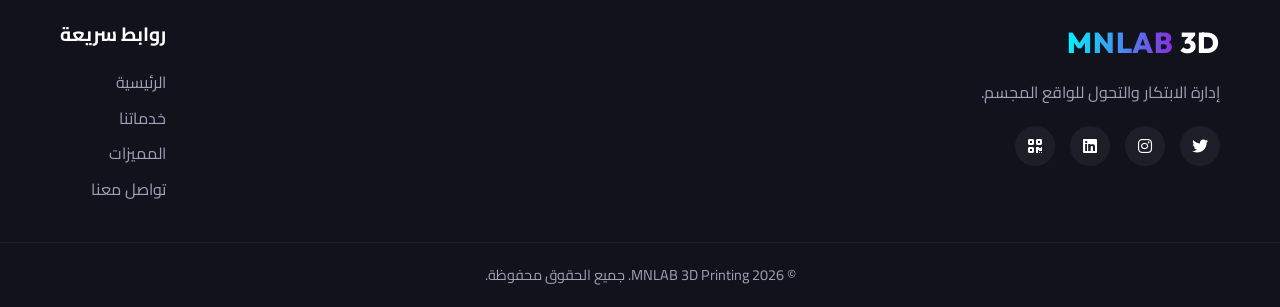
==== commit 555c9f50: "Fix: New premium Hero image with full edge-to-edge container" ====
--- a/index.html
+++ b/index.html
@@ -4,7 +4,7 @@
     <meta charset="UTF-8">
     <meta name="viewport" content="width=device-width, initial-scale=1.0">
     <title>MNLAB | طباعة ثلاثية الأبعاد</title>
-    <link rel="stylesheet" href="styles.css?v=2">
+    <link rel="stylesheet" href="styles.css?v=2030">
     <link href="https://fonts.googleapis.com/css2?family=Outfit:wght@300;400;600;800&family=Cairo:wght@400;700;900&display=swap" rel="stylesheet">
     <!-- FontAwesome for Icons -->
     <link rel="stylesheet" href="https://cdnjs.cloudflare.com/ajax/libs/font-awesome/6.4.0/css/all.min.css">
@@ -65,9 +65,9 @@
                 </div>
             </div>
             <div class="hero-image animate-float" id="hero-3d-container">
-                <!-- Three.js Canvas will be here -->
-                <div id="hero-3d-placeholder" style="width: 100%; height: 500px; display: flex; align-items: center; justify-content: center; background: rgba(255, 255, 255, 0.02); border-radius: 30px; border: 1px solid rgba(255,255,255,0.1); overflow: hidden; box-shadow: 0 0 30px rgba(0, 242, 254, 0.1);">
-                    <img src="hero-fdm.png" alt="3D Printing Preview" style="width: 100%; height: 100%; object-fit: cover; transition: opacity 0.5s; opacity: 1;">
+                <!-- Premium High-Tech 3D Printer View -->
+                <div id="hero-3d-placeholder" style="width: 100%; height: 500px; display: flex; align-items: center; justify-content: center; background: #0a0a0f; border-radius: 30px; border: 1px solid rgba(0, 242, 254, 0.3); overflow: hidden; box-shadow: 0 0 50px rgba(0, 242, 254, 0.2);">
+                    <img src="hero-fdm-modern.png" alt="MNLAB 3D Printing" style="width: 100%; height: 100%; object-fit: cover; opacity: 1; transition: transform 0.8s ease-in-out;">
                 </div>
             </div>
         </div>
@@ -706,6 +706,6 @@
     <!-- Scripts -->
 
     <!-- Scripts -->
-    <script type="module" src="script.js?v=2027"></script>
+    <script type="module" src="script.js?v=2030"></script>
 </body>
 </html>
--- a/styles.css
+++ b/styles.css
@@ -257,7 +257,8 @@
     display: flex;
     justify-content: center;
     align-items: center;
-    height: 400px;
+    min-height: 400px;
+    height: auto;
     perspective: 1000px;
 }
 
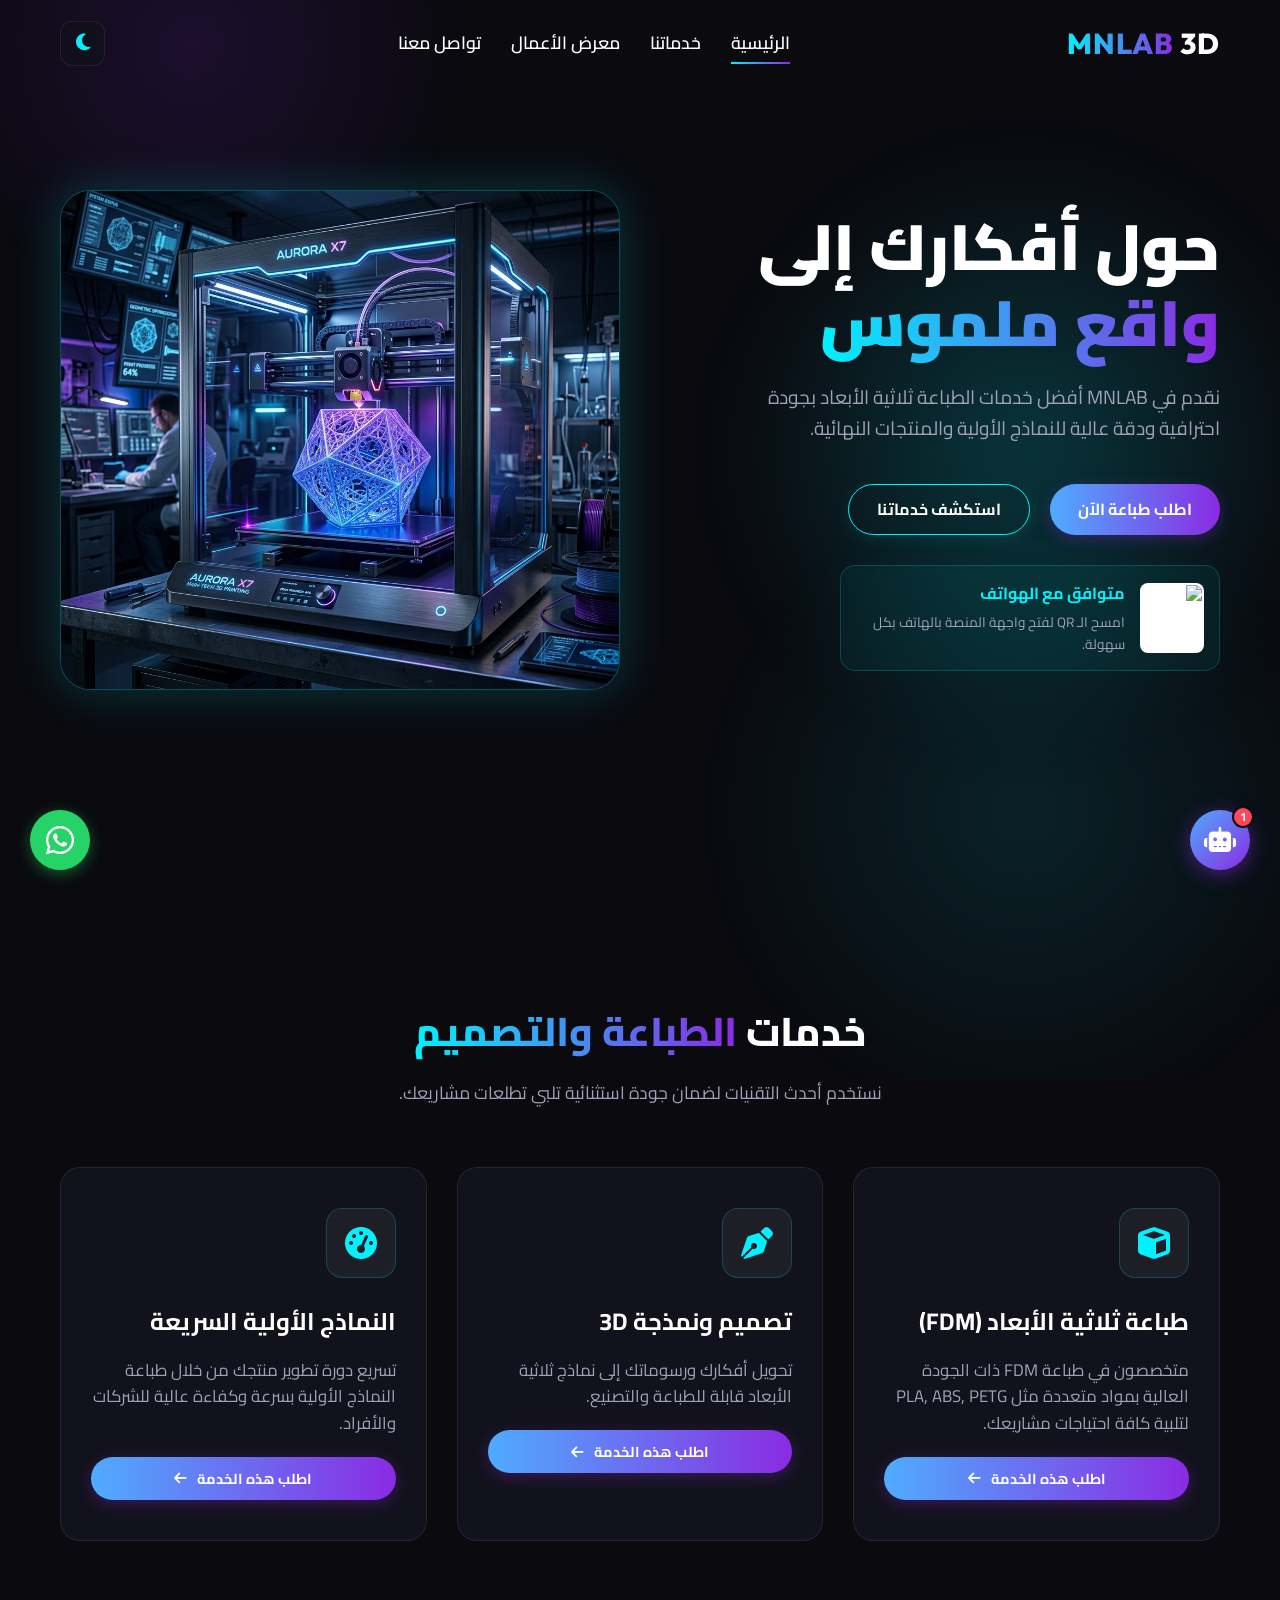
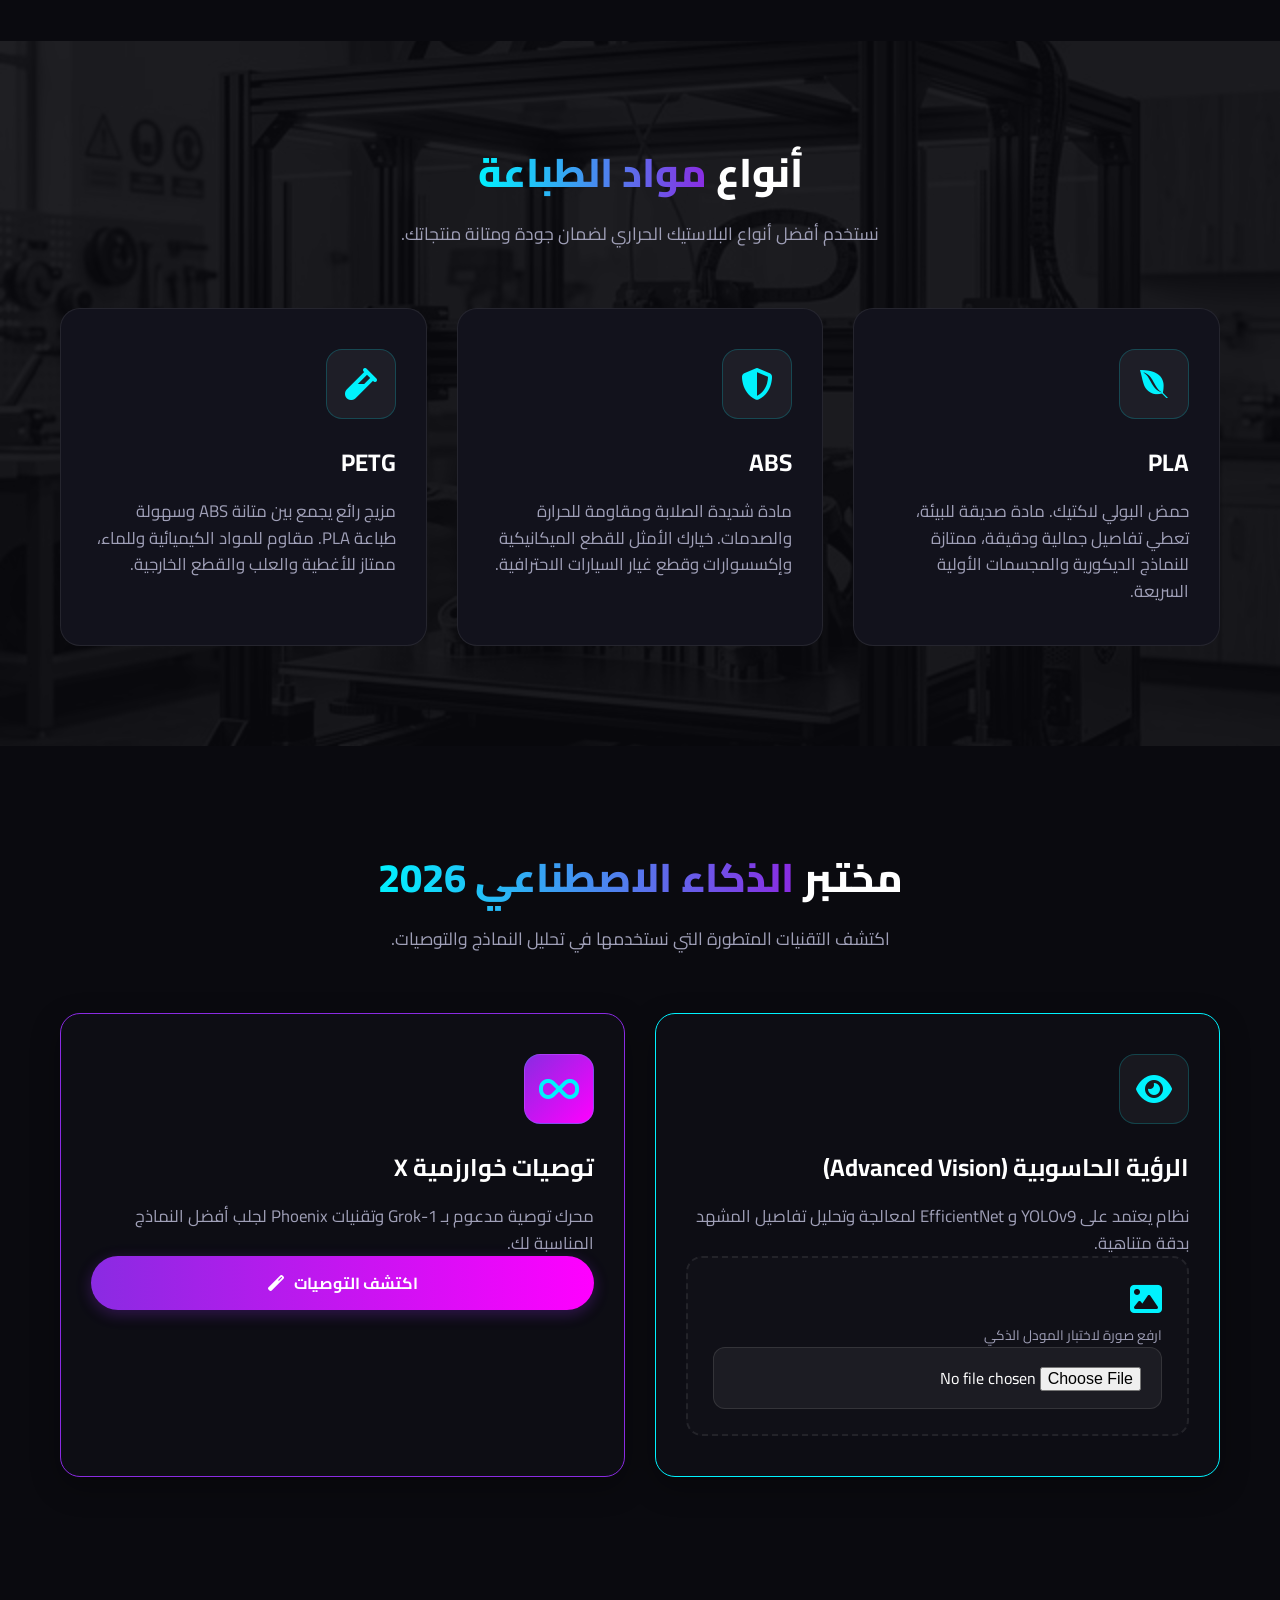
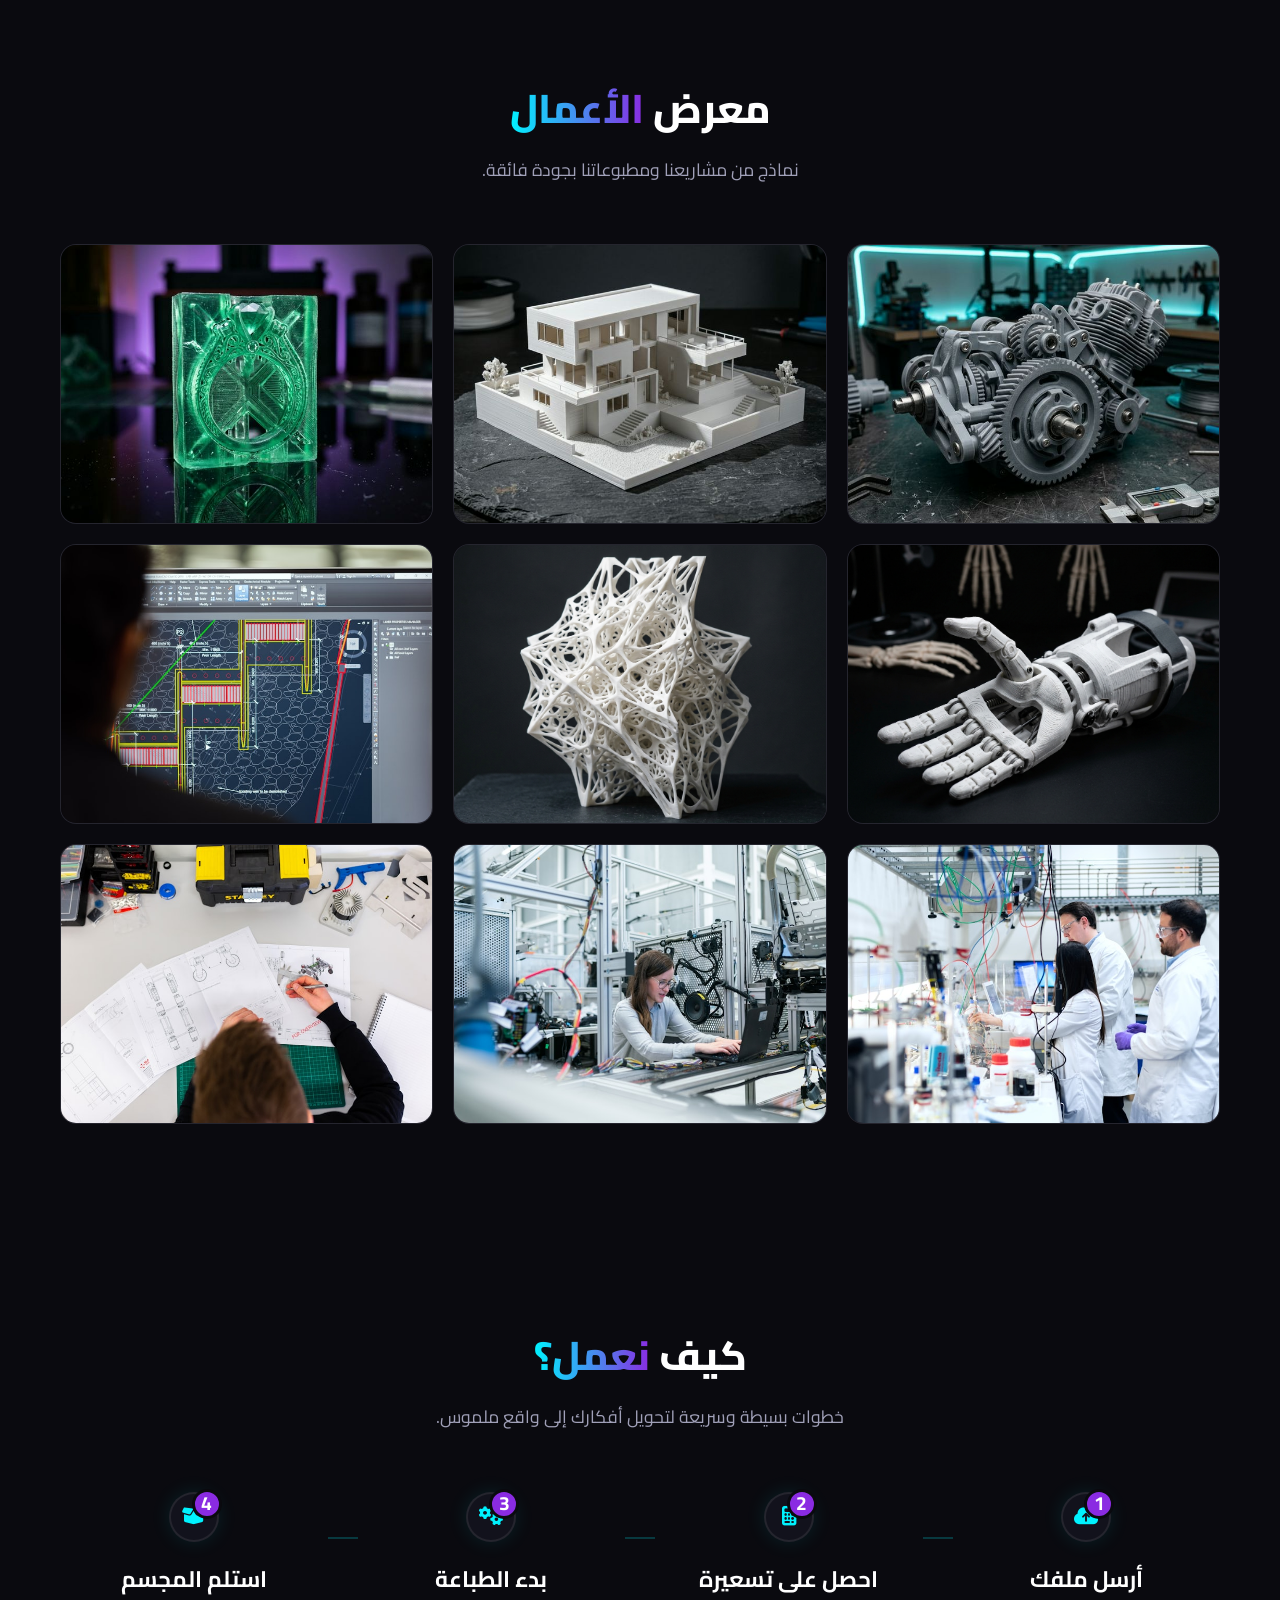
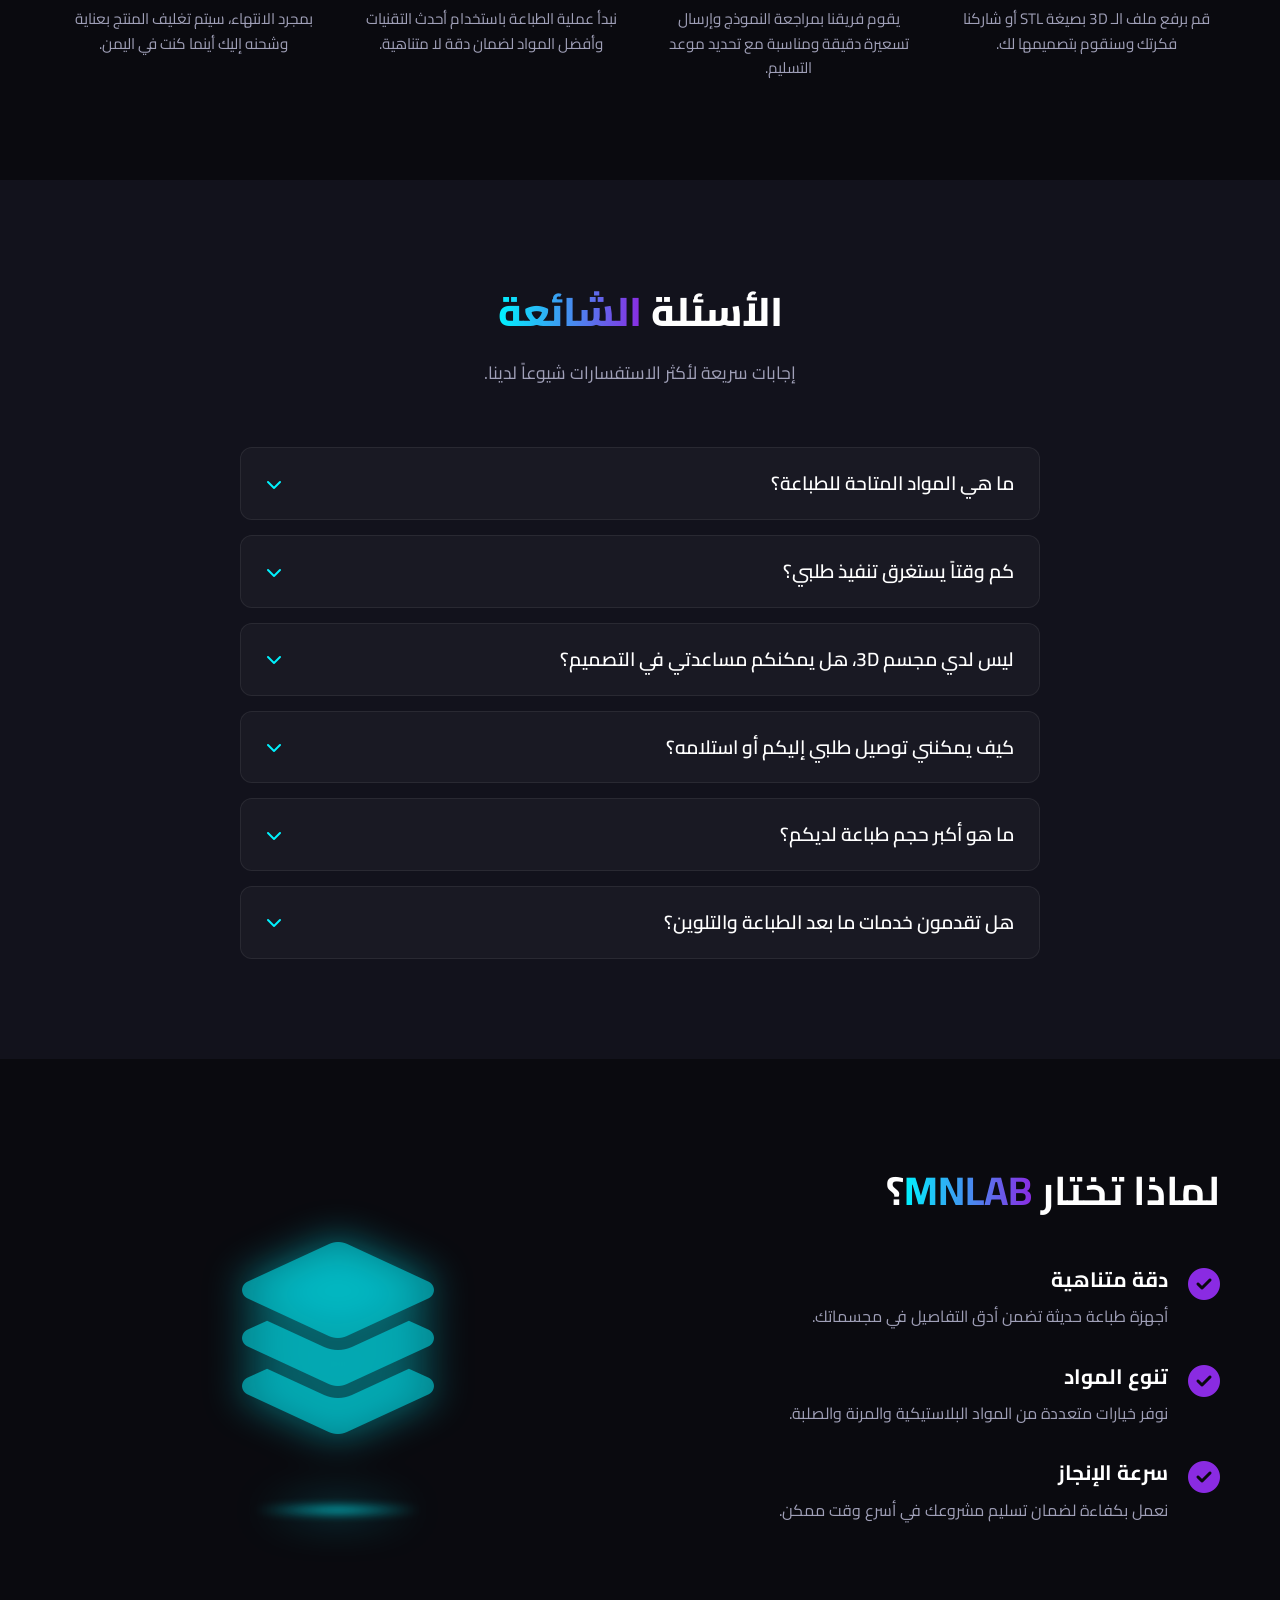
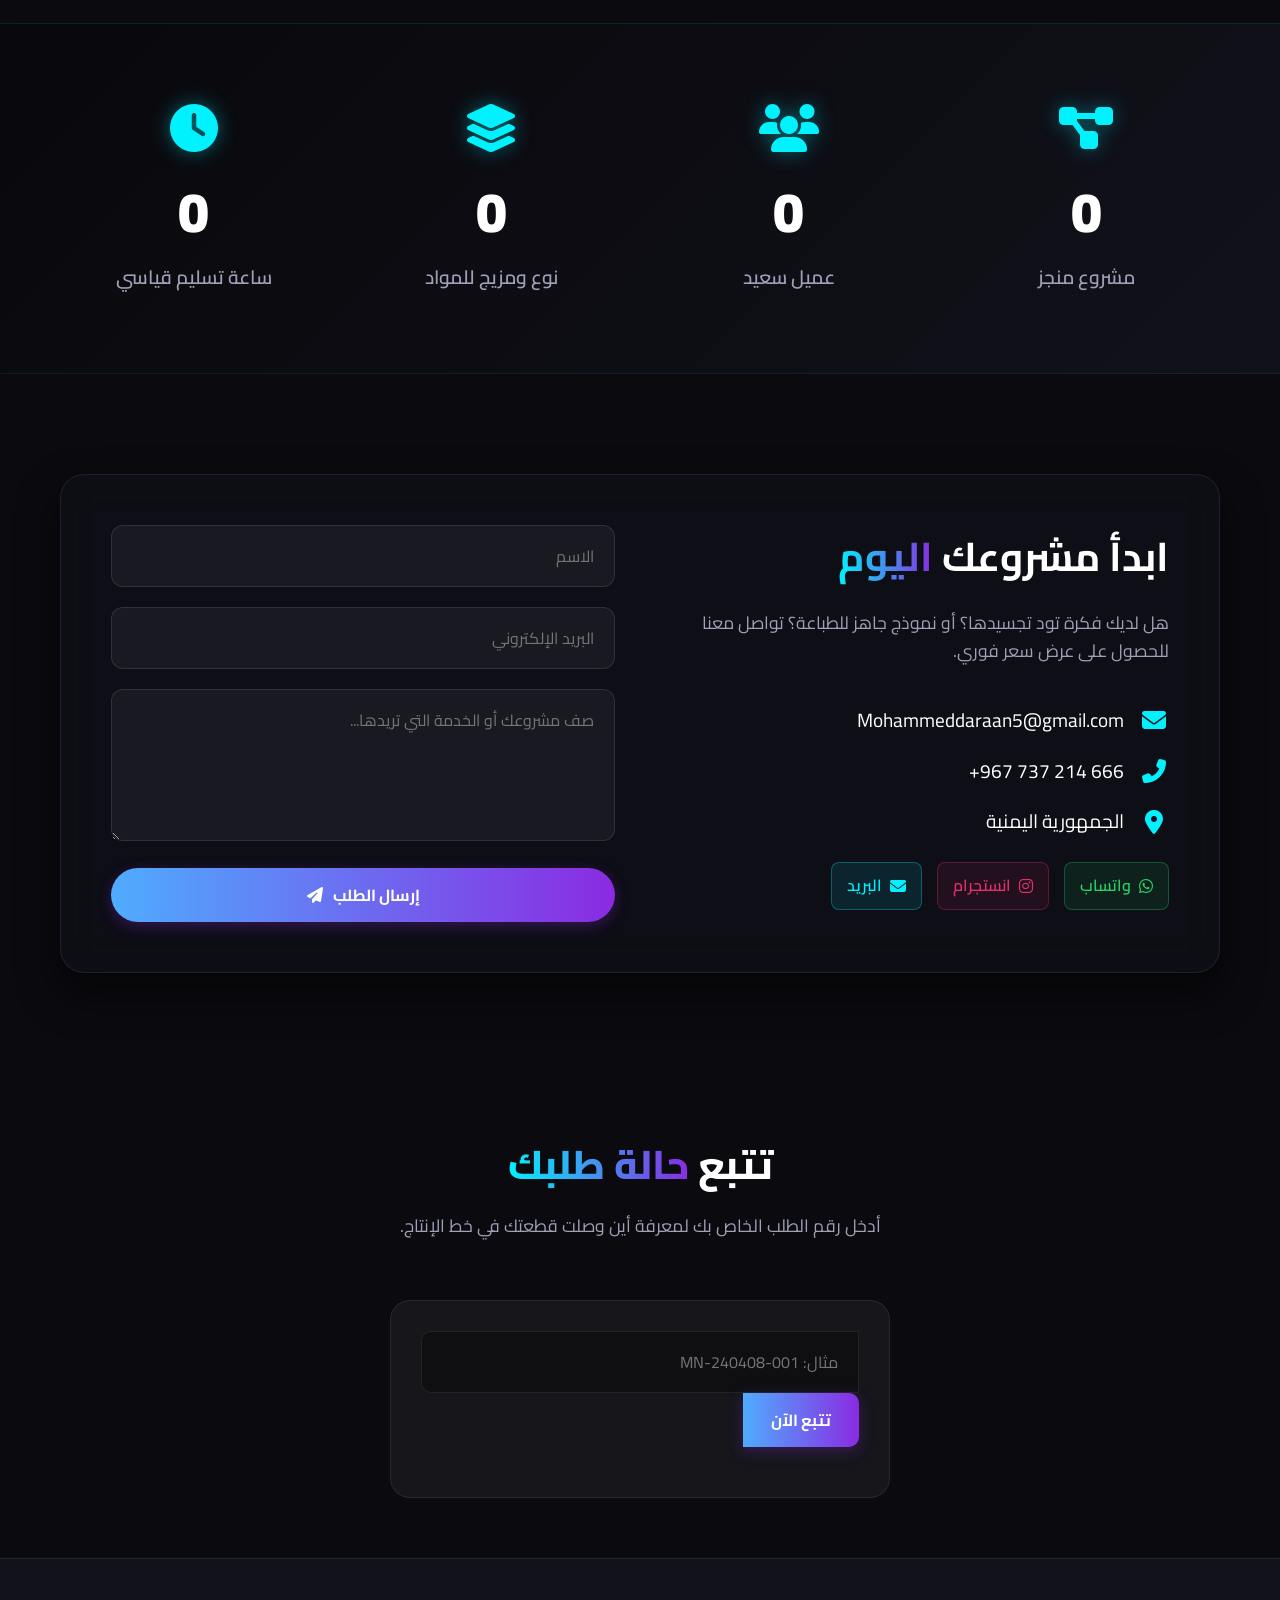
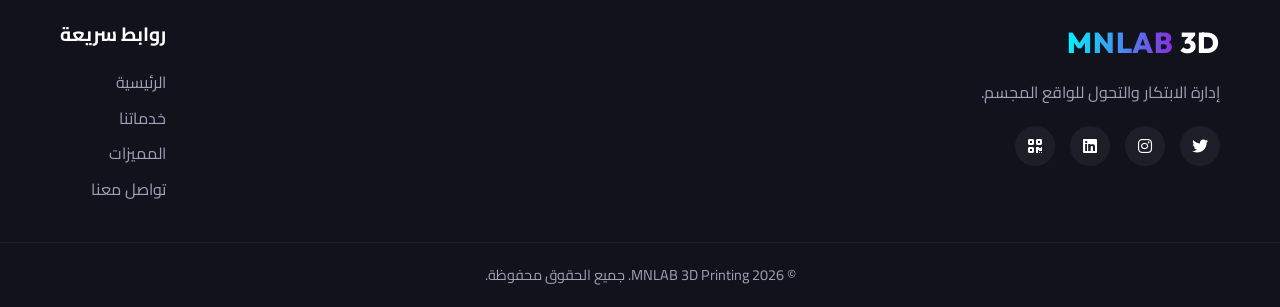
==== commit bf1ab0ae: "MNLAB CRITICAL FIX: Resolved JS SyntaxError, restored dynamic Three.js loading, and secured new API " ====
--- a/index.html
+++ b/index.html
@@ -706,6 +706,6 @@
     <!-- Scripts -->
 
     <!-- Scripts -->
-    <script type="module" src="script.js?v=2030"></script>
+    <script src="script.js?v=CLEAN_STABLE_V2"></script>
 </body>
 </html>
